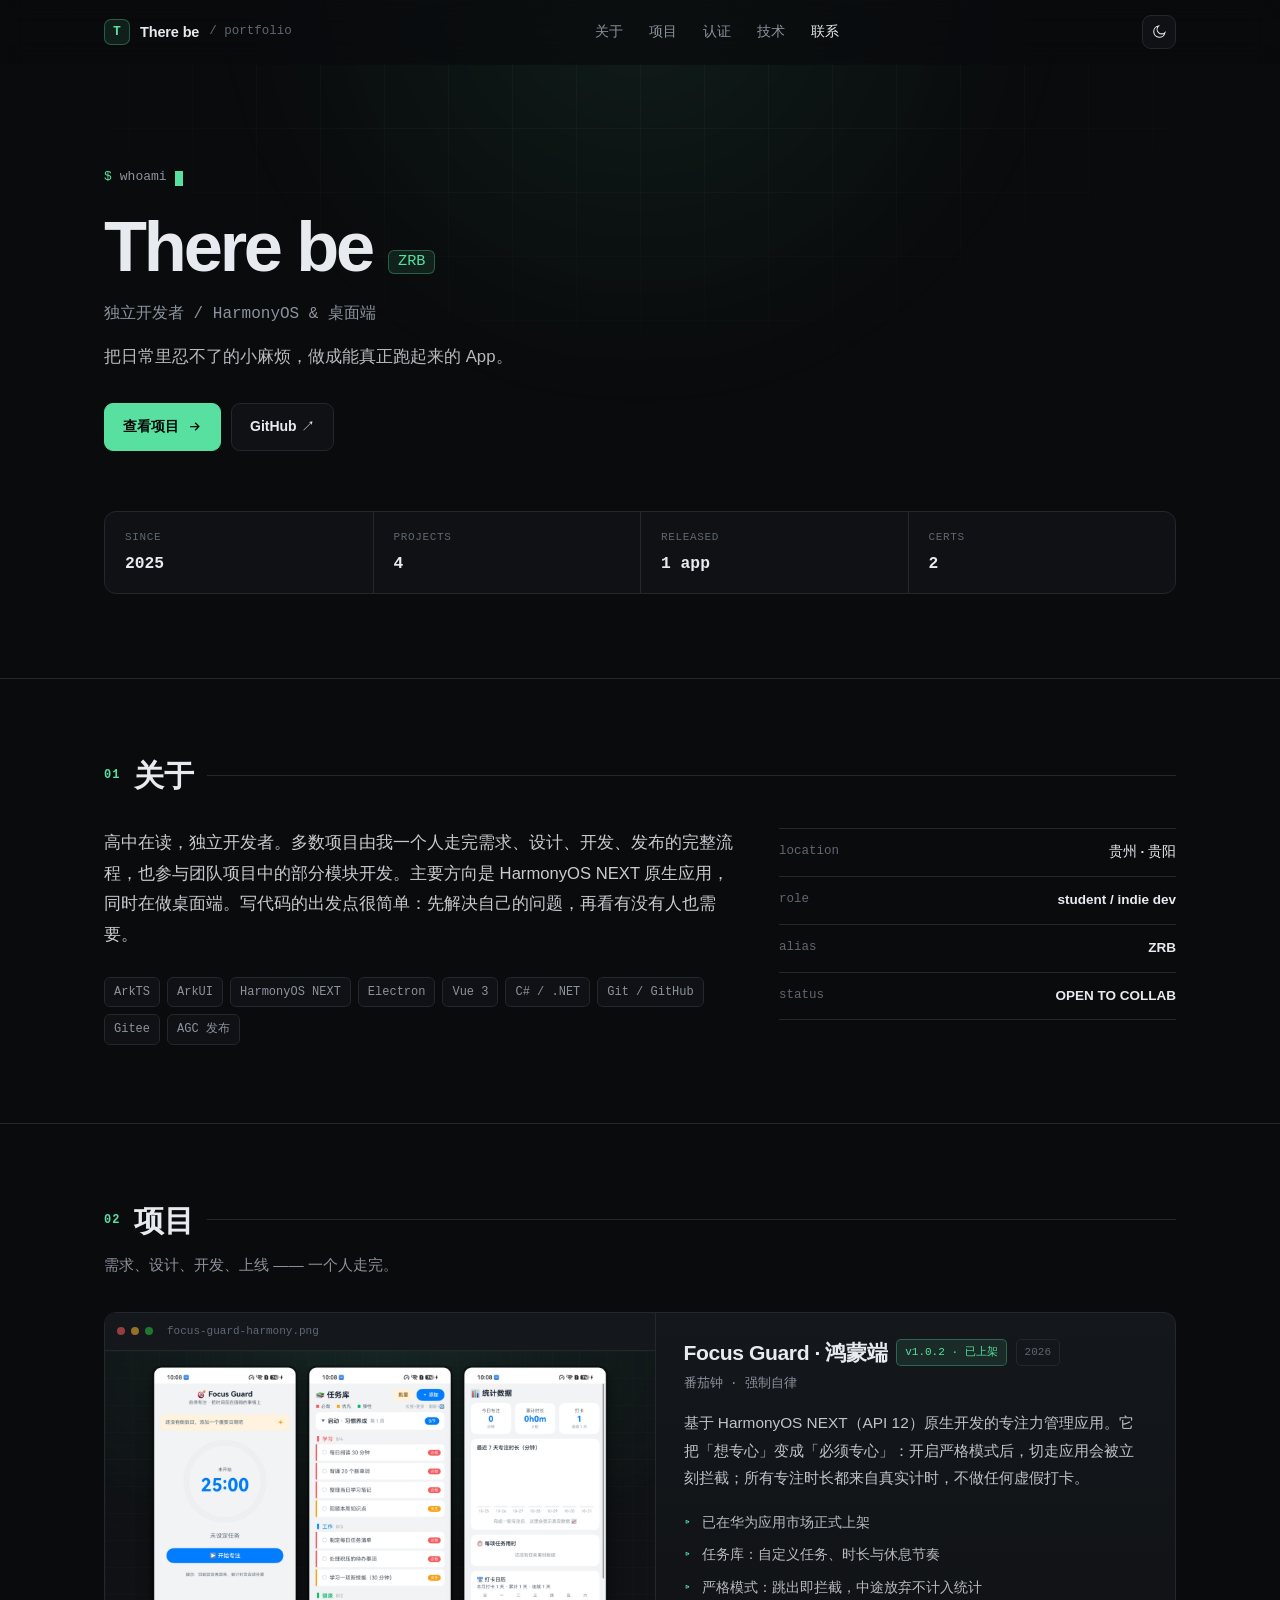
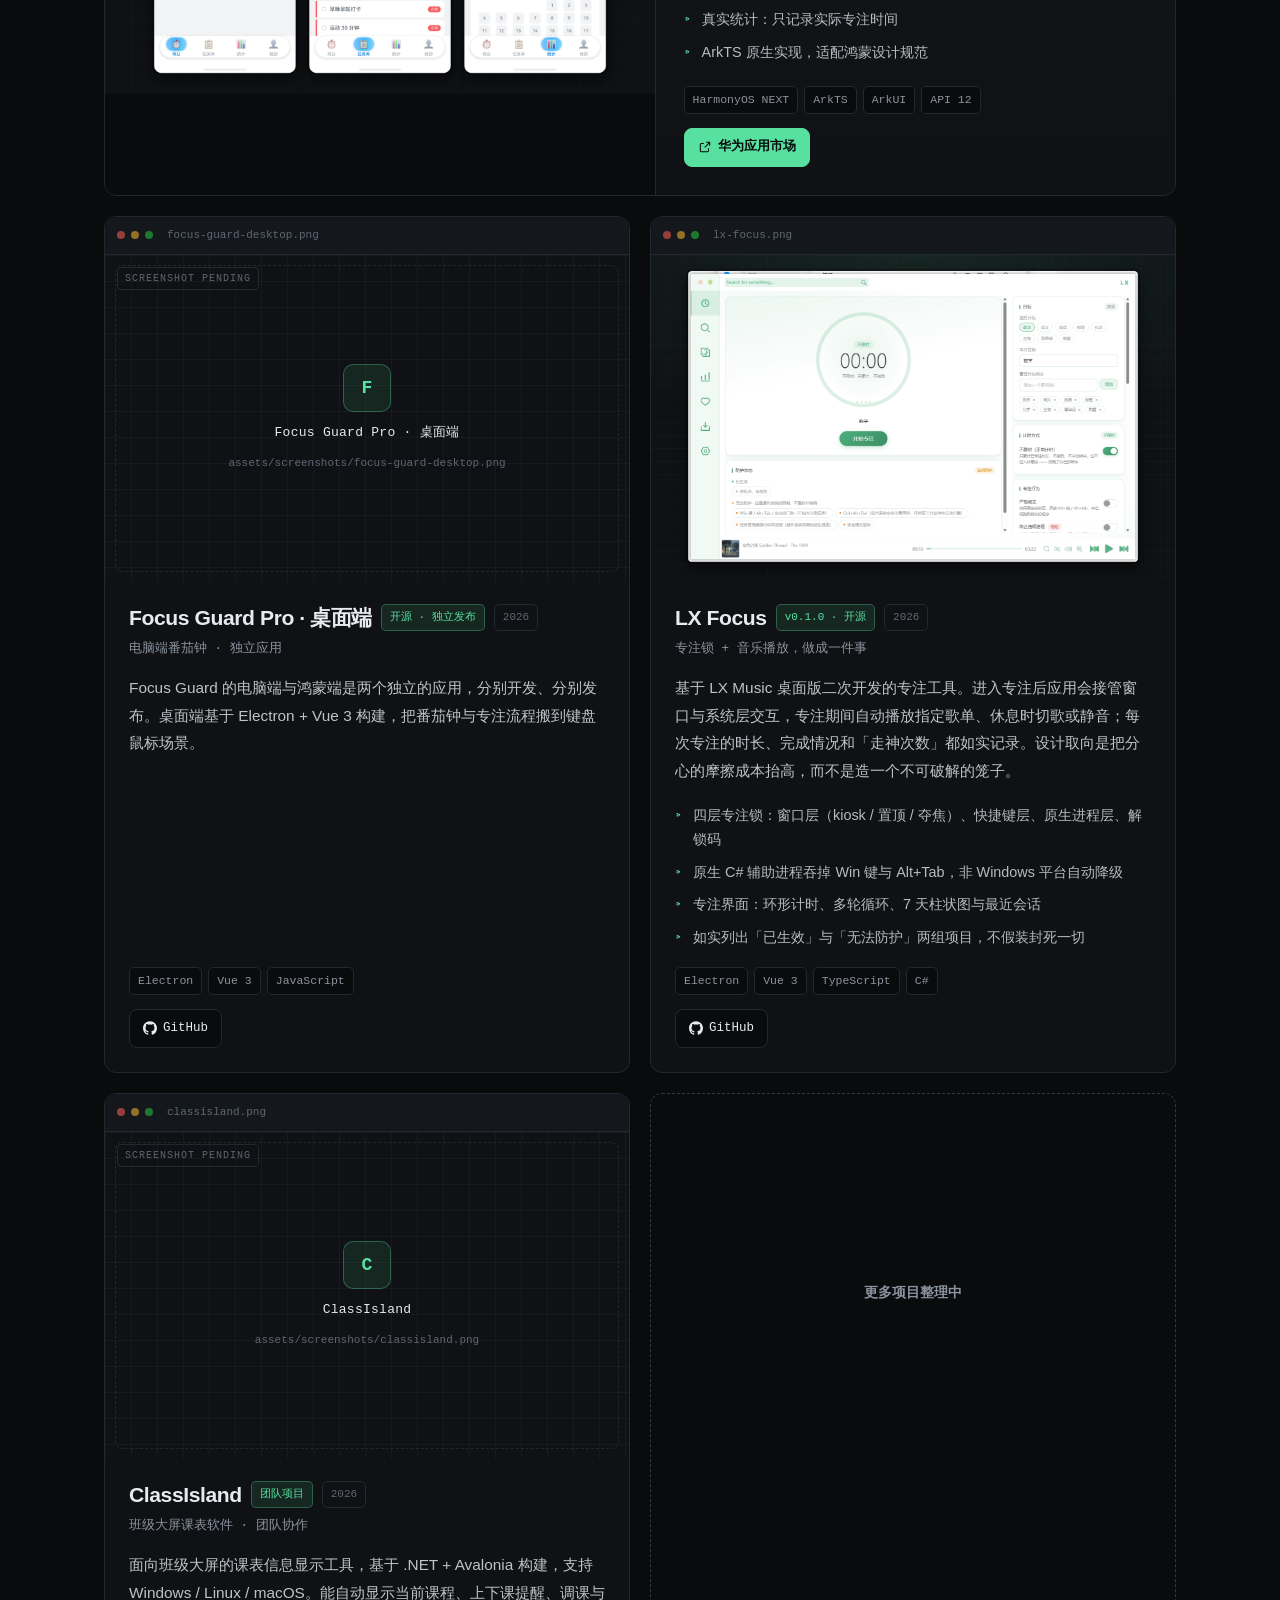
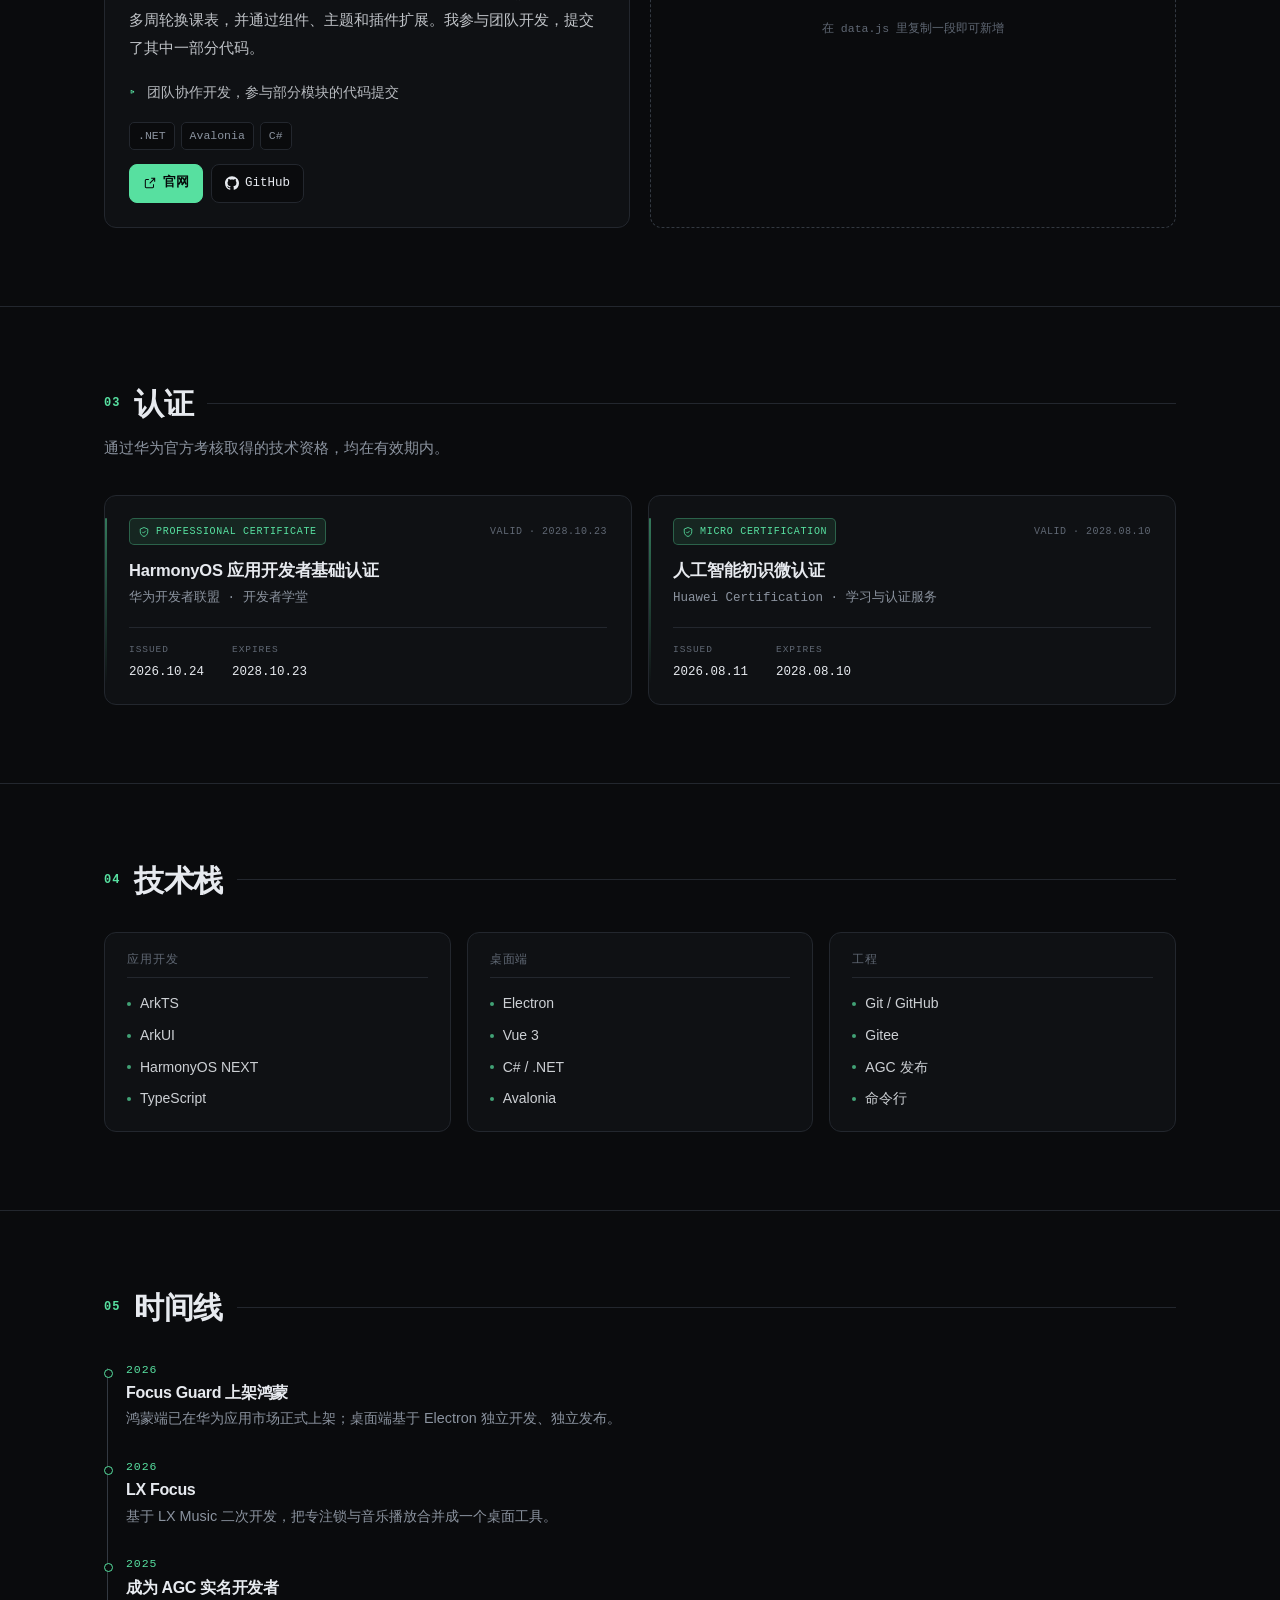
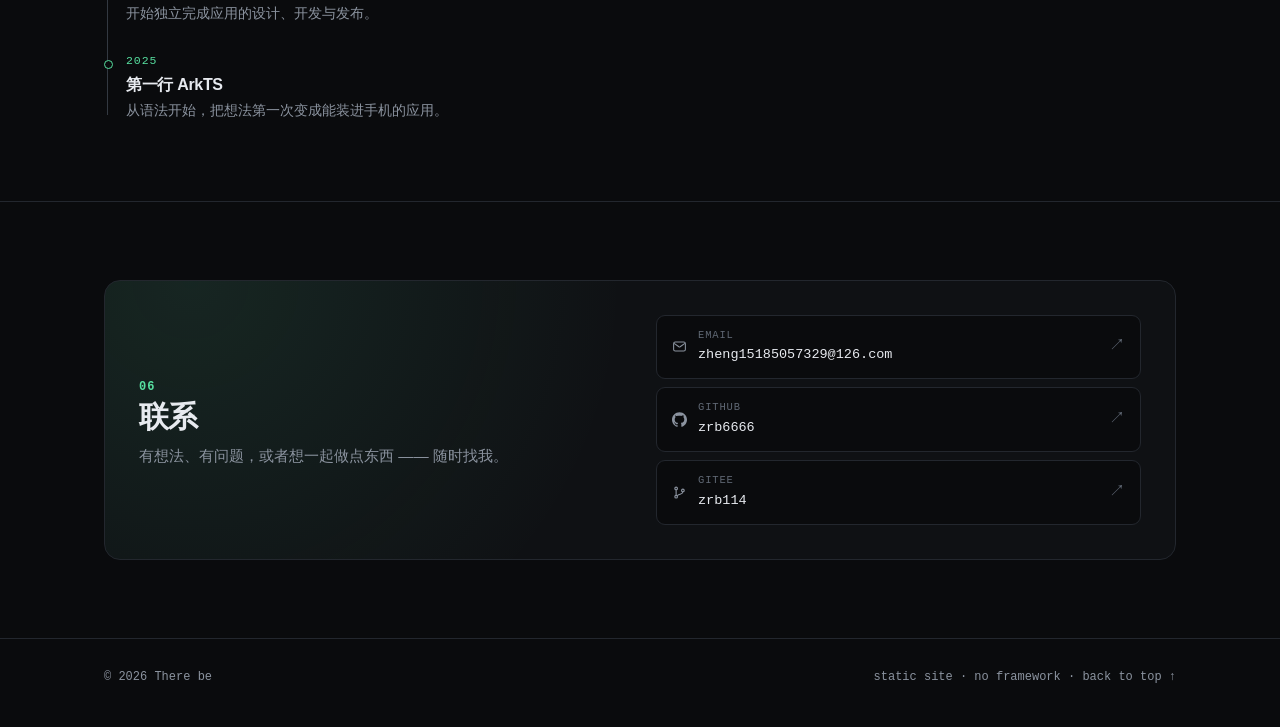
==== index.html @ 7410fca4 "新增认证区块（HarmonyOS 基础认证 / AI 初识微认证） - 页面新增「03 认证」区块，含证书名称、发证机构、有效期 - 导航补充「认证」入口，区块编号顺延至 06 - 首屏数据条 sta" ====
<!DOCTYPE html>
<html lang="zh-CN" data-theme="dark">
<head>
<meta charset="UTF-8" />
<meta name="viewport" content="width=device-width, initial-scale=1" />
<title>There be · 作品集</title>
<meta name="description" content="There be (ZRB) 的项目作品集 — 独立开发者，HarmonyOS 与桌面端应用。" />
<meta name="theme-color" content="#0a0b0d" />
<meta property="og:title" content="There be · 作品集" />
<meta property="og:description" content="独立开发者，做 HarmonyOS 应用与各种小工具。" />
<meta property="og:type" content="website" />
<link rel="icon" href="data:image/svg+xml,%3Csvg xmlns='http://www.w3.org/2000/svg' viewBox='0 0 32 32'%3E%3Crect width='32' height='32' rx='7' fill='%230a0b0d' stroke='%2357e0a0' stroke-width='1.5'/%3E%3Ctext x='16' y='22' font-size='15' font-family='monospace' font-weight='700' text-anchor='middle' fill='%2357e0a0'%3ET%3C/text%3E%3C/svg%3E" />
<link rel="stylesheet" href="style.css" />
</head>
<body>

<div class="bg" aria-hidden="true">
  <div class="bg-grid"></div>
  <div class="bg-glow"></div>
</div>

<header class="nav" id="nav">
  <div class="wrap nav-inner">
    <a class="brand" href="#top">
      <span class="brand-mark" id="brandMark">T</span>
      <span class="brand-text" id="brandText">There be</span>
      <span class="brand-slash">/ portfolio</span>
    </a>
    <nav class="nav-links" id="navLinks">
      <a href="#about">关于</a>
      <a href="#projects">项目</a>
      <a href="#certs">认证</a>
      <a href="#stack">技术</a>
      <a href="#contact">联系</a>
    </nav>
    <div class="nav-actions">
      <button class="icon-btn" id="themeBtn" type="button" aria-label="切换主题">
        <svg class="i-moon" viewBox="0 0 24 24" fill="none" stroke="currentColor" stroke-width="1.6"><path d="M21 12.8A8.5 8.5 0 1 1 11.2 3a6.6 6.6 0 0 0 9.8 9.8Z"/></svg>
        <svg class="i-sun" viewBox="0 0 24 24" fill="none" stroke="currentColor" stroke-width="1.6"><circle cx="12" cy="12" r="4.2"/><path d="M12 2.5v2M12 19.5v2M2.5 12h2M19.5 12h2M5.3 5.3l1.4 1.4M17.3 17.3l1.4 1.4M18.7 5.3l-1.4 1.4M6.7 17.3l-1.4 1.4"/></svg>
      </button>
      <button class="icon-btn burger" id="burger" type="button" aria-label="菜单" aria-expanded="false">
        <svg viewBox="0 0 24 24" fill="none" stroke="currentColor" stroke-width="1.6"><path d="M4 7h16M4 12h16M4 17h16"/></svg>
      </button>
    </div>
  </div>
</header>

<main id="top">

  <!-- ============ HERO ============ -->
  <section class="hero">
    <div class="wrap">
      <p class="term reveal">
        <span class="term-prompt">$</span>
        <span id="heroPrompt">whoami</span>
        <span class="caret" aria-hidden="true"></span>
      </p>

      <h1 class="hero-title reveal">
        <span id="heroName">There be</span>
        <span class="hero-alias" id="heroAlias">ZRB</span>
      </h1>

      <p class="hero-role reveal" id="heroRole">独立开发者 / HarmonyOS 应用开发</p>
      <p class="hero-tag reveal" id="heroTag"></p>

      <div class="hero-cta reveal">
        <a class="btn btn-primary" href="#projects">
          查看项目
          <svg viewBox="0 0 24 24" fill="none" stroke="currentColor" stroke-width="2"><path d="M5 12h13M13 6l6 6-6 6"/></svg>
        </a>
        <a class="btn btn-ghost" id="heroGithub" href="#" target="_blank" rel="noopener">GitHub ↗</a>
      </div>

      <div class="stats reveal" id="stats"></div>
    </div>
  </section>

  <!-- ============ ABOUT ============ -->
  <section id="about" class="section">
    <div class="wrap">
      <div class="sec-head reveal">
        <span class="sec-no">01</span>
        <h2>关于</h2>
        <span class="sec-line"></span>
      </div>
      <div class="about-grid">
        <div class="about-text reveal">
          <p id="aboutIntro"></p>
          <div class="chips" id="aboutChips"></div>
        </div>
        <dl class="facts reveal" id="facts"></dl>
      </div>
    </div>
  </section>

  <!-- ============ PROJECTS ============ -->
  <section id="projects" class="section">
    <div class="wrap">
      <div class="sec-head reveal">
        <span class="sec-no">02</span>
        <h2>项目</h2>
        <span class="sec-line"></span>
        <p class="sec-sub">需求、设计、开发、上线 —— 一个人走完。</p>
      </div>
      <div class="projects" id="projectsList"></div>
    </div>
  </section>

  <!-- ============ CERTS ============ -->
  <section id="certs" class="section">
    <div class="wrap">
      <div class="sec-head reveal">
        <span class="sec-no">03</span>
        <h2>认证</h2>
        <span class="sec-line"></span>
        <p class="sec-sub">通过华为官方考核取得的技术资格，均在有效期内。</p>
      </div>
      <div class="certs" id="certsList"></div>
    </div>
  </section>

  <!-- ============ STACK ============ -->
  <section id="stack" class="section">
    <div class="wrap">
      <div class="sec-head reveal">
        <span class="sec-no">04</span>
        <h2>技术栈</h2>
        <span class="sec-line"></span>
      </div>
      <div class="stack-grid" id="stackGrid"></div>
    </div>
  </section>

  <!-- ============ TIMELINE ============ -->
  <section id="journey" class="section">
    <div class="wrap">
      <div class="sec-head reveal">
        <span class="sec-no">05</span>
        <h2>时间线</h2>
        <span class="sec-line"></span>
      </div>
      <ol class="timeline" id="timeline"></ol>
    </div>
  </section>

  <!-- ============ CONTACT ============ -->
  <section id="contact" class="section">
    <div class="wrap">
      <div class="contact reveal">
        <div class="contact-head">
          <span class="sec-no">06</span>
          <h2>联系</h2>
          <p class="sec-sub">有想法、有问题，或者想一起做点东西 —— 随时找我。</p>
        </div>
        <div class="contact-list" id="contactLinks"></div>
      </div>
    </div>
  </section>

</main>

<footer class="footer">
  <div class="wrap footer-inner">
    <span>© <span id="year">2026</span> <span id="footerName">There be</span></span>
    <span class="dim">static site · no framework · <a href="#top">back to top ↑</a></span>
  </div>
</footer>

<script src="data.js"></script>
<script src="main.js"></script>
</body>
</html>
---- style.css ----
/* =========================================================
   作品集 · 极客风样式
   设计基调：近黑背景 + 1px 硬边框 + 等宽字体标签 + 单一薄荷绿强调
   ========================================================= */

:root {
  --bg: #0a0b0d;
  --panel: #0f1114;
  --panel-2: #14171b;
  --line: #23272e;
  --line-2: #333941;
  --text: #e7eaef;
  --dim: #8b939f;
  --dimmer: #5f6773;
  --accent: #57e0a0;
  --accent-soft: rgba(87, 224, 160, 0.10);
  --accent-line: rgba(87, 224, 160, 0.32);
  --radius: 12px;
  --max: 1120px;
  --nav-bg: rgba(10, 11, 13, 0.72);
  --nav-bg-solid: rgba(10, 11, 13, 0.94);
  --grid-line: rgba(255, 255, 255, 0.035);
  --shadow: 0 20px 50px -28px rgba(0, 0, 0, 0.9);
  color-scheme: dark;

  --mono: ui-monospace, SFMono-Regular, "SF Mono", "JetBrains Mono", "Cascadia Code",
    Menlo, Consolas, "Liberation Mono", monospace;
  --sans: -apple-system, BlinkMacSystemFont, "Segoe UI", "PingFang SC",
    "Hiragino Sans GB", "Microsoft YaHei", sans-serif;
}

[data-theme="light"] {
  --bg: #f6f7f8;
  --panel: #ffffff;
  --panel-2: #f2f4f5;
  --line: #dfe3e7;
  --line-2: #c6ccd3;
  --text: #0e1216;
  --dim: #5c6672;
  --dimmer: #8b939f;
  --accent: #0b9e64;
  --accent-soft: rgba(11, 158, 100, 0.08);
  --accent-line: rgba(11, 158, 100, 0.30);
  --nav-bg: rgba(246, 247, 248, 0.78);
  --nav-bg-solid: rgba(246, 247, 248, 0.95);
  --grid-line: rgba(0, 0, 0, 0.045);
  --shadow: 0 18px 40px -26px rgba(16, 24, 40, 0.35);
  color-scheme: light;
}

* { box-sizing: border-box; }

html {
  scroll-behavior: smooth;
  scroll-padding-top: 86px;
  -webkit-text-size-adjust: 100%;
}

body {
  margin: 0;
  background: var(--bg);
  color: var(--text);
  font-family: var(--sans);
  font-size: 16px;
  line-height: 1.7;
  -webkit-font-smoothing: antialiased;
  overflow-x: hidden;
  transition: background .3s ease, color .3s ease;
}

a { color: inherit; text-decoration: none; }
p { margin: 0; }
h1, h2, h3, h4 { margin: 0; line-height: 1.2; letter-spacing: -0.02em; }
img, svg { display: block; }
ul, ol, dl, dd { margin: 0; padding: 0; }
::selection { background: var(--accent); color: #06090a; }

.wrap { width: 100%; max-width: var(--max); margin: 0 auto; padding: 0 24px; }
.dim { color: var(--dim); }

/* ---------------- 背景 ---------------- */
.bg { position: fixed; inset: 0; z-index: -1; overflow: hidden; }
.bg-grid {
  position: absolute; inset: 0;
  background-image:
    linear-gradient(to right, var(--grid-line) 1px, transparent 1px),
    linear-gradient(to bottom, var(--grid-line) 1px, transparent 1px);
  background-size: 64px 64px;
  mask-image: radial-gradient(ellipse 78% 55% at 50% 0%, #000 10%, transparent 78%);
  -webkit-mask-image: radial-gradient(ellipse 78% 55% at 50% 0%, #000 10%, transparent 78%);
}
.bg-glow {
  position: absolute;
  left: 50%; top: -32vw;
  width: 86vw; height: 62vw;
  transform: translateX(-50%);
  background: radial-gradient(circle at 50% 50%,
    color-mix(in srgb, var(--accent) 16%, transparent), transparent 62%);
  filter: blur(40px);
  opacity: .55;
}
[data-theme="light"] .bg-glow { opacity: .35; }

/* ---------------- 导航 ---------------- */
.nav {
  position: sticky; top: 0; z-index: 60;
  background: var(--nav-bg);
  backdrop-filter: blur(14px) saturate(140%);
  -webkit-backdrop-filter: blur(14px) saturate(140%);
  border-bottom: 1px solid transparent;
  transition: border-color .25s ease, background .25s ease;
}
.nav.scrolled { border-bottom-color: var(--line); background: var(--nav-bg-solid); }
.nav-inner {
  height: 64px;
  display: flex; align-items: center; justify-content: space-between; gap: 16px;
}
.brand { display: inline-flex; align-items: center; gap: 10px; }
.brand-mark {
  width: 26px; height: 26px;
  display: grid; place-items: center;
  border: 1px solid var(--accent-line);
  border-radius: 7px;
  font-family: var(--mono);
  font-size: 13px; font-weight: 700;
  color: var(--accent);
  background: var(--accent-soft);
}
.brand-text { font-size: 14.5px; font-weight: 600; letter-spacing: -0.01em; }
.brand-slash {
  font-family: var(--mono);
  font-size: 12.5px;
  color: var(--dimmer);
}

.nav-links { display: flex; align-items: center; gap: 2px; }
.nav-links a {
  display: inline-flex; align-items: center; gap: 7px;
  padding: 7px 12px;
  border-radius: 8px;
  font-size: 13.5px;
  color: var(--dim);
  transition: color .2s ease, background .2s ease;
}
.nav-links a span {
  font-family: var(--mono);
  font-size: 10.5px;
  color: var(--dimmer);
  transition: color .2s ease;
}
.nav-links a:hover { color: var(--text); background: var(--panel-2); }
.nav-links a.active { color: var(--text); }
.nav-links a.active span { color: var(--accent); }

.nav-actions { display: flex; align-items: center; gap: 8px; }
.icon-btn {
  width: 34px; height: 34px;
  display: grid; place-items: center;
  border: 1px solid var(--line);
  border-radius: 9px;
  background: var(--panel);
  color: var(--text);
  cursor: pointer;
  transition: border-color .2s ease, color .2s ease, background .2s ease;
}
.icon-btn:hover { border-color: var(--line-2); color: var(--accent); }
.icon-btn svg { width: 16px; height: 16px; }
.icon-btn .i-sun { display: none; }
[data-theme="light"] .icon-btn .i-sun { display: block; }
[data-theme="light"] .icon-btn .i-moon { display: none; }
.burger { display: none; }

/* ---------------- HERO ---------------- */
.hero { padding: 96px 0 84px; }
.term {
  display: inline-flex; align-items: center; gap: 8px;
  font-family: var(--mono);
  font-size: 13px;
  color: var(--dim);
  margin-bottom: 22px;
}
.term-prompt { color: var(--accent); }
.caret {
  display: inline-block;
  width: 8px; height: 15px;
  background: var(--accent);
  animation: blink 1.15s step-end infinite;
  transform: translateY(1px);
}
@keyframes blink { 0%, 100% { opacity: 1; } 50% { opacity: 0; } }

.hero-title {
  display: flex; align-items: baseline; flex-wrap: wrap; gap: 16px;
  font-size: clamp(2.6rem, 7.5vw, 4.4rem);
  font-weight: 800;
  letter-spacing: -0.045em;
  line-height: 1.04;
}
.hero-alias {
  font-family: var(--mono);
  font-size: clamp(.8rem, 1.6vw, .95rem);
  font-weight: 500;
  color: var(--accent);
  letter-spacing: 0;
  padding: 3px 9px;
  border: 1px solid var(--accent-line);
  border-radius: 6px;
  background: var(--accent-soft);
  transform: translateY(-6px);
}
.hero-role {
  margin-top: 18px;
  font-family: var(--mono);
  font-size: clamp(.9rem, 1.8vw, 1rem);
  color: var(--dim);
}
.hero-tag {
  margin-top: 14px;
  max-width: 44ch;
  font-size: 1.05rem;
  color: color-mix(in srgb, var(--text) 78%, transparent);
}

.hero-cta { display: flex; flex-wrap: wrap; gap: 10px; margin-top: 32px; }
.btn {
  display: inline-flex; align-items: center; gap: 8px;
  padding: 11px 18px;
  border: 1px solid var(--line);
  border-radius: 9px;
  font-size: 14px;
  font-weight: 550;
  cursor: pointer;
  transition: transform .18s ease, border-color .18s ease, background .18s ease, color .18s ease;
}
.btn svg { width: 15px; height: 15px; }
.btn-primary {
  color: #06090a;
  background: var(--accent);
  border-color: var(--accent);
  font-weight: 650;
}
.btn-primary:hover { transform: translateY(-2px); filter: brightness(1.06); }
.btn-primary:hover svg { transform: translateX(2px); }
.btn-primary svg { transition: transform .18s ease; }
.btn-ghost { color: var(--text); background: var(--panel); }
.btn-ghost:hover { transform: translateY(-2px); border-color: var(--accent-line); color: var(--accent); }

.stats {
  display: grid;
  grid-template-columns: repeat(4, minmax(0, 1fr));
  margin-top: 60px;
  border: 1px solid var(--line);
  border-radius: var(--radius);
  overflow: hidden;
  background: var(--panel);
}
.stat { padding: 16px 20px; border-left: 1px solid var(--line); }
.stat:first-child { border-left: 0; }
.stat dt {
  font-family: var(--mono);
  font-size: 11px;
  letter-spacing: .06em;
  color: var(--dimmer);
  text-transform: uppercase;
}
.stat dd {
  margin-top: 3px;
  font-family: var(--mono);
  font-size: 1.02rem;
  font-weight: 600;
  color: var(--text);
}

/* ---------------- 区块通用 ---------------- */
.section { padding: 78px 0; border-top: 1px solid var(--line); }
.sec-head {
  display: flex; align-items: center; gap: 14px;
  flex-wrap: wrap;
  margin-bottom: 34px;
}
.sec-no {
  font-family: var(--mono);
  font-size: 12px;
  font-weight: 600;
  color: var(--accent);
  letter-spacing: .08em;
}
.sec-head h2, .contact-head h2 {
  font-size: clamp(1.45rem, 3.2vw, 1.9rem);
  font-weight: 720;
}
.sec-line { flex: 1 1 60px; height: 1px; background: var(--line); min-width: 40px; }
.sec-sub {
  flex-basis: 100%;
  font-size: .95rem;
  color: var(--dim);
}

/* ---------------- ABOUT ---------------- */
.about-grid {
  display: grid;
  grid-template-columns: 1.6fr 1fr;
  gap: 40px;
  align-items: start;
}
.about-text p {
  font-size: 1.04rem;
  line-height: 1.85;
  color: color-mix(in srgb, var(--text) 86%, transparent);
}
.chips { display: flex; flex-wrap: wrap; gap: 7px; margin-top: 26px; }
.chip {
  font-family: var(--mono);
  font-size: 12px;
  color: var(--dim);
  padding: 4px 9px;
  border: 1px solid var(--line);
  border-radius: 6px;
  background: var(--panel);
}

.facts { display: grid; gap: 0; border-top: 1px solid var(--line); }
.facts > div {
  display: flex; justify-content: space-between; gap: 16px;
  padding: 12px 0;
  border-bottom: 1px solid var(--line);
  font-size: 13.5px;
}
.facts dt { font-family: var(--mono); color: var(--dimmer); font-size: 12.5px; }
.facts dd { color: var(--text); font-weight: 550; text-align: right; }
.facts dd.live { display: inline-flex; align-items: center; gap: 7px; color: var(--accent); font-family: var(--mono); font-size: 12px; }
.facts dd.live i {
  width: 6px; height: 6px; border-radius: 50%; background: var(--accent);
  box-shadow: 0 0 0 3px var(--accent-soft);
  animation: pulse 2.4s ease-in-out infinite;
}
@keyframes pulse { 0%, 100% { opacity: 1; } 50% { opacity: .35; } }

/* ---------------- 项目 ---------------- */
.projects { display: grid; gap: 20px; }

.card {
  border: 1px solid var(--line);
  border-radius: var(--radius);
  background: var(--panel);
  overflow: hidden;
  transition: border-color .25s ease, transform .25s ease, background .25s ease;
}
.card:hover { border-color: var(--line-2); transform: translateY(-2px); }
.card.featured:hover { border-color: var(--accent-line); }

.card.featured {
  display: grid;
  grid-template-columns: 1.06fr 1fr;
  gap: 0;
  background: linear-gradient(180deg, var(--panel-2), var(--panel));
}
.card.featured .shot { border-right: 1px solid var(--line); }
.card-body { padding: 26px 28px 28px; display: flex; flex-direction: column; }

.card-top {
  display: flex; align-items: center; gap: 9px; flex-wrap: wrap;
  margin-bottom: 8px;
}
.card-top h3 { font-size: 1.32rem; font-weight: 700; letter-spacing: -0.02em; }
.badge {
  font-family: var(--mono);
  font-size: 11px;
  padding: 3px 8px;
  border-radius: 5px;
  color: var(--accent);
  background: var(--accent-soft);
  border: 1px solid var(--accent-line);
}
.badge.mute { color: var(--dimmer); background: transparent; border-color: var(--line); }
.card-sub {
  font-family: var(--mono);
  font-size: 12.5px;
  color: var(--dim);
  margin-bottom: 14px;
}
.card-desc {
  font-size: .96rem;
  line-height: 1.8;
  color: color-mix(in srgb, var(--text) 82%, transparent);
}

.highlights { list-style: none; display: grid; gap: 8px; margin-top: 18px; }
.highlights li {
  position: relative;
  padding-left: 18px;
  font-size: .9rem;
  color: color-mix(in srgb, var(--text) 78%, transparent);
}
.highlights li::before {
  content: "▹";
  position: absolute; left: 0;
  color: var(--accent);
  font-size: .85rem;
}

.card-foot { margin-top: auto; padding-top: 22px; display: grid; gap: 14px; }
.stack-row { display: flex; flex-wrap: wrap; gap: 6px; }
.tech {
  font-family: var(--mono);
  font-size: 11.5px;
  color: var(--dim);
  padding: 3px 8px;
  border: 1px solid var(--line);
  border-radius: 5px;
  background: var(--bg);
}
.tcard .card-foot { padding-top: 18px; }

.card-links { display: flex; flex-wrap: wrap; gap: 8px; }
.link {
  display: inline-flex; align-items: center; gap: 6px;
  padding: 8px 13px;
  border: 1px solid var(--line);
  border-radius: 8px;
  font-family: var(--mono);
  font-size: 12.5px;
  color: var(--text);
  background: var(--bg);
  transition: border-color .18s ease, color .18s ease, transform .18s ease;
}
.link:hover { border-color: var(--accent-line); color: var(--accent); transform: translateY(-1px); }
.link svg { width: 14px; height: 14px; }
.link.solid { background: var(--accent); color: #06090a; border-color: var(--accent); font-weight: 600; }
.link.solid:hover { color: #06090a; filter: brightness(1.06); }

/* 截图窗 */
.shot { display: block; background: var(--bg); }
.shot-bar {
  display: flex; align-items: center; gap: 6px;
  padding: 9px 12px;
  border-bottom: 1px solid var(--line);
  background: var(--panel-2);
}
.shot-bar i {
  width: 8px; height: 8px; border-radius: 50%;
  background: var(--line-2);
}
.shot-bar i:nth-child(1) { background: #ff5f57; opacity: .55; }
.shot-bar i:nth-child(2) { background: #febc2e; opacity: .55; }
.shot-bar i:nth-child(3) { background: #28c840; opacity: .55; }
.shot-bar em {
  margin-left: 8px;
  font-family: var(--mono);
  font-style: normal;
  font-size: 11px;
  color: var(--dimmer);
  white-space: nowrap; overflow: hidden; text-overflow: ellipsis;
}
.shot-body {
  position: relative;
  aspect-ratio: 16 / 10;
  overflow: hidden;
  background: var(--panel);
}
.shot-body img {
  width: 100%; height: 100%;
  object-fit: cover; object-position: top center;
  transition: transform .5s cubic-bezier(.2,.7,.3,1);
}
.card:hover .shot-body img { transform: scale(1.025); }
.shot-fallback {
  position: absolute; inset: 0;
  display: none;
  flex-direction: column; align-items: center; justify-content: center;
  gap: 10px;
  background-image:
    linear-gradient(to right, var(--grid-line) 1px, transparent 1px),
    linear-gradient(to bottom, var(--grid-line) 1px, transparent 1px);
  background-size: 26px 26px;
  text-align: center;
  padding: 20px;
}
.shot.no-shot .shot-body img { display: none; }
.shot.no-shot .shot-fallback { display: flex; }
.fallback-initial {
  width: 48px; height: 48px;
  display: grid; place-items: center;
  border: 1px solid var(--accent-line);
  border-radius: 10px;
  background: var(--accent-soft);
  color: var(--accent);
  font-family: var(--mono);
  font-size: 18px; font-weight: 700;
}
.fallback-name {
  font-family: var(--mono);
  font-size: 13px;
  color: var(--text);
  letter-spacing: .02em;
}
.fallback-file {
  font-family: var(--mono);
  font-size: 11px;
  color: var(--dimmer);
  word-break: break-all;
  max-width: 92%;
  text-align: center;
}
.fallback-tag {
  position: absolute;
  top: 12px; left: 12px;
  font-family: var(--mono);
  font-size: 10px;
  letter-spacing: .1em;
  text-transform: uppercase;
  color: var(--dimmer);
  padding: 2px 7px;
  border: 1px solid var(--line);
  border-radius: 4px;
}
.shot-fallback::before {
  content: "";
  position: absolute;
  inset: 10px;
  border: 1px dashed var(--line-2);
  border-radius: 8px;
  opacity: .55;
  pointer-events: none;
}

/* 小卡片网格 */
.projects-grid {
  display: grid;
  grid-template-columns: repeat(2, minmax(0, 1fr));
  gap: 20px;
}
.tcard { display: flex; flex-direction: column; }
.tcard .card-body { padding: 22px 24px 24px; flex: 1; }

.ghost {
  display: grid; place-items: center; gap: 6px;
  padding: 34px 24px;
  border: 1px dashed var(--line-2);
  border-radius: var(--radius);
  text-align: center;
}
.ghost b { font-size: 13.5px; font-weight: 600; color: var(--dim); }
.ghost code {
  font-family: var(--mono);
  font-size: 11.5px;
  color: var(--dimmer);
}

/* ---------------- 认证 ---------------- */
.certs { display: grid; grid-template-columns: repeat(2, minmax(0, 1fr)); gap: 16px; }

.cert {
  position: relative;
  padding: 22px 24px 20px;
  border: 1px solid var(--line);
  border-radius: var(--radius);
  background: var(--panel);
  transition: border-color .25s ease, transform .25s ease;
}
.cert:hover { border-color: var(--accent-line); transform: translateY(-2px); }
.cert::after {
  content: "";
  position: absolute; left: 0; top: 22px; bottom: 20px;
  width: 2px;
  background: linear-gradient(to bottom, var(--accent), transparent);
  opacity: .5;
  border-radius: 2px;
}
.cert-top { display: flex; align-items: center; justify-content: space-between; gap: 8px 12px; flex-wrap: wrap; margin-bottom: 16px; }
.cert-seal {
  display: inline-flex; align-items: center; gap: 6px;
  font-family: var(--mono);
  font-size: 10px;
  letter-spacing: .07em;
  text-transform: uppercase;
  color: var(--accent);
  padding: 4px 8px;
  border: 1px solid var(--accent-line);
  border-radius: 5px;
  background: var(--accent-soft);
  white-space: nowrap;
}
.cert-seal svg { width: 12px; height: 12px; flex: none; }
.cert-valid {
  font-family: var(--mono);
  font-size: 10px;
  letter-spacing: .05em;
  color: var(--dimmer);
  white-space: nowrap;
}
.cert h3 { font-size: 16.5px; font-weight: 600; letter-spacing: -.01em; margin: 0 0 7px; }
.cert-org { margin: 0 0 18px; font-size: 12.5px; color: var(--dim); font-family: var(--mono); }
.cert-meta {
  display: flex; gap: 28px; margin: 0;
  padding-top: 14px;
  border-top: 1px solid var(--line);
}
.cert-meta div { display: grid; gap: 4px; }
.cert-meta dt { font-family: var(--mono); font-size: 9.5px; letter-spacing: .1em; color: var(--dimmer); }
.cert-meta dd { margin: 0; font-family: var(--mono); font-size: 12.5px; color: var(--text); }

/* ---------------- 技术栈 ---------------- */
.stack-grid {
  display: grid;
  grid-template-columns: repeat(3, minmax(0, 1fr));
  gap: 16px;
}
.stack-item {
  padding: 20px 22px;
  border: 1px solid var(--line);
  border-radius: var(--radius);
  background: var(--panel);
}
.stack-item h4 {
  font-family: var(--mono);
  font-size: 11.5px;
  font-weight: 500;
  letter-spacing: .08em;
  text-transform: uppercase;
  color: var(--dimmer);
  margin-bottom: 14px;
  padding-bottom: 10px;
  border-bottom: 1px solid var(--line);
}
.stack-item ul { list-style: none; display: grid; gap: 8px; }
.stack-item li {
  display: flex; align-items: center; gap: 9px;
  font-size: 14px;
  color: color-mix(in srgb, var(--text) 88%, transparent);
}
.stack-item li::before {
  content: "";
  width: 4px; height: 4px;
  border-radius: 50%;
  background: var(--accent);
  opacity: .7;
}

/* ---------------- 时间线 ---------------- */
.timeline { list-style: none; position: relative; padding-left: 22px; }
.timeline::before {
  content: "";
  position: absolute; left: 3px; top: 8px; bottom: 8px;
  width: 1px; background: var(--line-2);
}
.timeline li { position: relative; padding-bottom: 26px; }
.timeline li:last-child { padding-bottom: 0; }
.timeline li::before {
  content: "";
  position: absolute; left: -22px; top: 9px;
  width: 7px; height: 7px;
  border-radius: 50%;
  background: var(--bg);
  border: 1px solid var(--accent);
}
.timeline time {
  display: block;
  font-family: var(--mono);
  font-size: 11.5px;
  letter-spacing: .08em;
  color: var(--accent);
  margin-bottom: 4px;
}
.timeline h4 { font-size: 1rem; font-weight: 620; margin-bottom: 4px; }
.timeline p { font-size: .9rem; color: var(--dim); max-width: 62ch; }

/* ---------------- 联系 ---------------- */
.contact {
  border: 1px solid var(--line);
  border-radius: 16px;
  background:
    radial-gradient(700px circle at 8% 0%, var(--accent-soft), transparent 62%),
    var(--panel);
  padding: 34px;
  display: grid;
  grid-template-columns: 1fr 1fr;
  gap: 32px;
  align-items: center;
}
.contact-head .sec-sub { margin-top: 8px; }
.contact-list { display: grid; gap: 8px; }
.contact-link {
  display: flex; align-items: center; justify-content: space-between; gap: 14px;
  padding: 11px 15px;
  border: 1px solid var(--line);
  border-radius: 9px;
  background: var(--bg);
  transition: border-color .18s ease, transform .18s ease;
}
.contact-link:hover { border-color: var(--accent-line); transform: translateX(3px); }
.cl-left { display: flex; align-items: center; gap: 11px; min-width: 0; }
.cl-left svg { width: 15px; height: 15px; color: var(--dim); flex: 0 0 auto; }
.cl-label {
  font-family: var(--mono);
  font-size: 10.5px;
  letter-spacing: .08em;
  text-transform: uppercase;
  color: var(--dimmer);
  display: block;
}
.cl-value {
  font-family: var(--mono);
  font-size: 13.5px;
  color: var(--text);
  display: block;
  overflow: hidden; text-overflow: ellipsis; white-space: nowrap;
}
.cl-arrow { font-family: var(--mono); color: var(--dimmer); transition: color .18s ease, transform .18s ease; }
.contact-link:hover .cl-arrow { color: var(--accent); transform: translateX(2px); }

/* ---------------- 页脚 ---------------- */
.footer { border-top: 1px solid var(--line); padding: 28px 0 40px; }
.footer-inner {
  display: flex; justify-content: space-between; gap: 12px; flex-wrap: wrap;
  font-family: var(--mono);
  font-size: 12px;
  color: var(--dim);
}
.footer-inner a:hover { color: var(--accent); }

/* ---------------- 动画 ---------------- */
.reveal {
  opacity: 0;
  transform: translateY(14px);
  transition: opacity .6s cubic-bezier(.22,.61,.36,1), transform .6s cubic-bezier(.22,.61,.36,1);
}
.reveal.in { opacity: 1; transform: none; }

@media (prefers-reduced-motion: reduce) {
  .reveal { opacity: 1; transform: none; transition: none; }
  .caret { animation: none; }
  html { scroll-behavior: auto; }
}

/* ---------------- 响应式 ---------------- */
@media (max-width: 960px) {
  .card.featured { grid-template-columns: 1fr; }
  .card.featured .shot { border-right: 0; border-bottom: 1px solid var(--line); }
  .about-grid { grid-template-columns: 1fr; gap: 28px; }
  .stack-grid { grid-template-columns: 1fr 1fr; }
  .contact { grid-template-columns: 1fr; padding: 28px; }
}

@media (max-width: 720px) {
  .nav-links {
    position: absolute;
    top: 64px; left: 12px; right: 12px;
    flex-direction: column; align-items: stretch;
    padding: 8px;
    gap: 2px;
    border: 1px solid var(--line);
    border-radius: 12px;
    background: var(--nav-bg-solid);
    backdrop-filter: blur(16px);
    box-shadow: var(--shadow);
    display: none;
  }
  .nav-links.open { display: flex; }
  .nav-links a { padding: 11px 12px; font-size: 14px; }
  .burger { display: grid; }
  .brand-slash { display: none; }

  .hero { padding: 64px 0 56px; }
  .hero-title { gap: 10px; }
  .hero-alias { transform: translateY(-3px); }
  .hero-tag { font-size: .98rem; }
  .stats { grid-template-columns: 1fr 1fr; margin-top: 42px; }
  .stat { padding: 14px 16px; }
  .stat:nth-child(3) { border-left: 0; }
  .stat:nth-child(n+3) { border-top: 1px solid var(--line); }

  .section { padding: 56px 0; }
  .sec-head { margin-bottom: 26px; }
  .sec-line { display: none; }

  .projects-grid { grid-template-columns: 1fr; }
  .stack-grid { grid-template-columns: 1fr; }
  .certs { grid-template-columns: 1fr; }
  .card-body { padding: 20px 20px 22px; }
  .card.featured .card-body { padding: 22px 20px 24px; }
  .card-top h3 { font-size: 1.18rem; }
  .shot-body { aspect-ratio: 16 / 11; }
  .contact { padding: 22px; gap: 24px; }
  .contact-link { align-items: flex-start; }
  .cl-value { white-space: normal; word-break: break-all; line-height: 1.4; }
  .cl-arrow { margin-top: 2px; }
  .footer-inner { flex-direction: column; gap: 8px; }
}

@media (max-width: 380px) {
  .wrap { padding: 0 16px; }
  .hero-title { font-size: 2.2rem; }
}
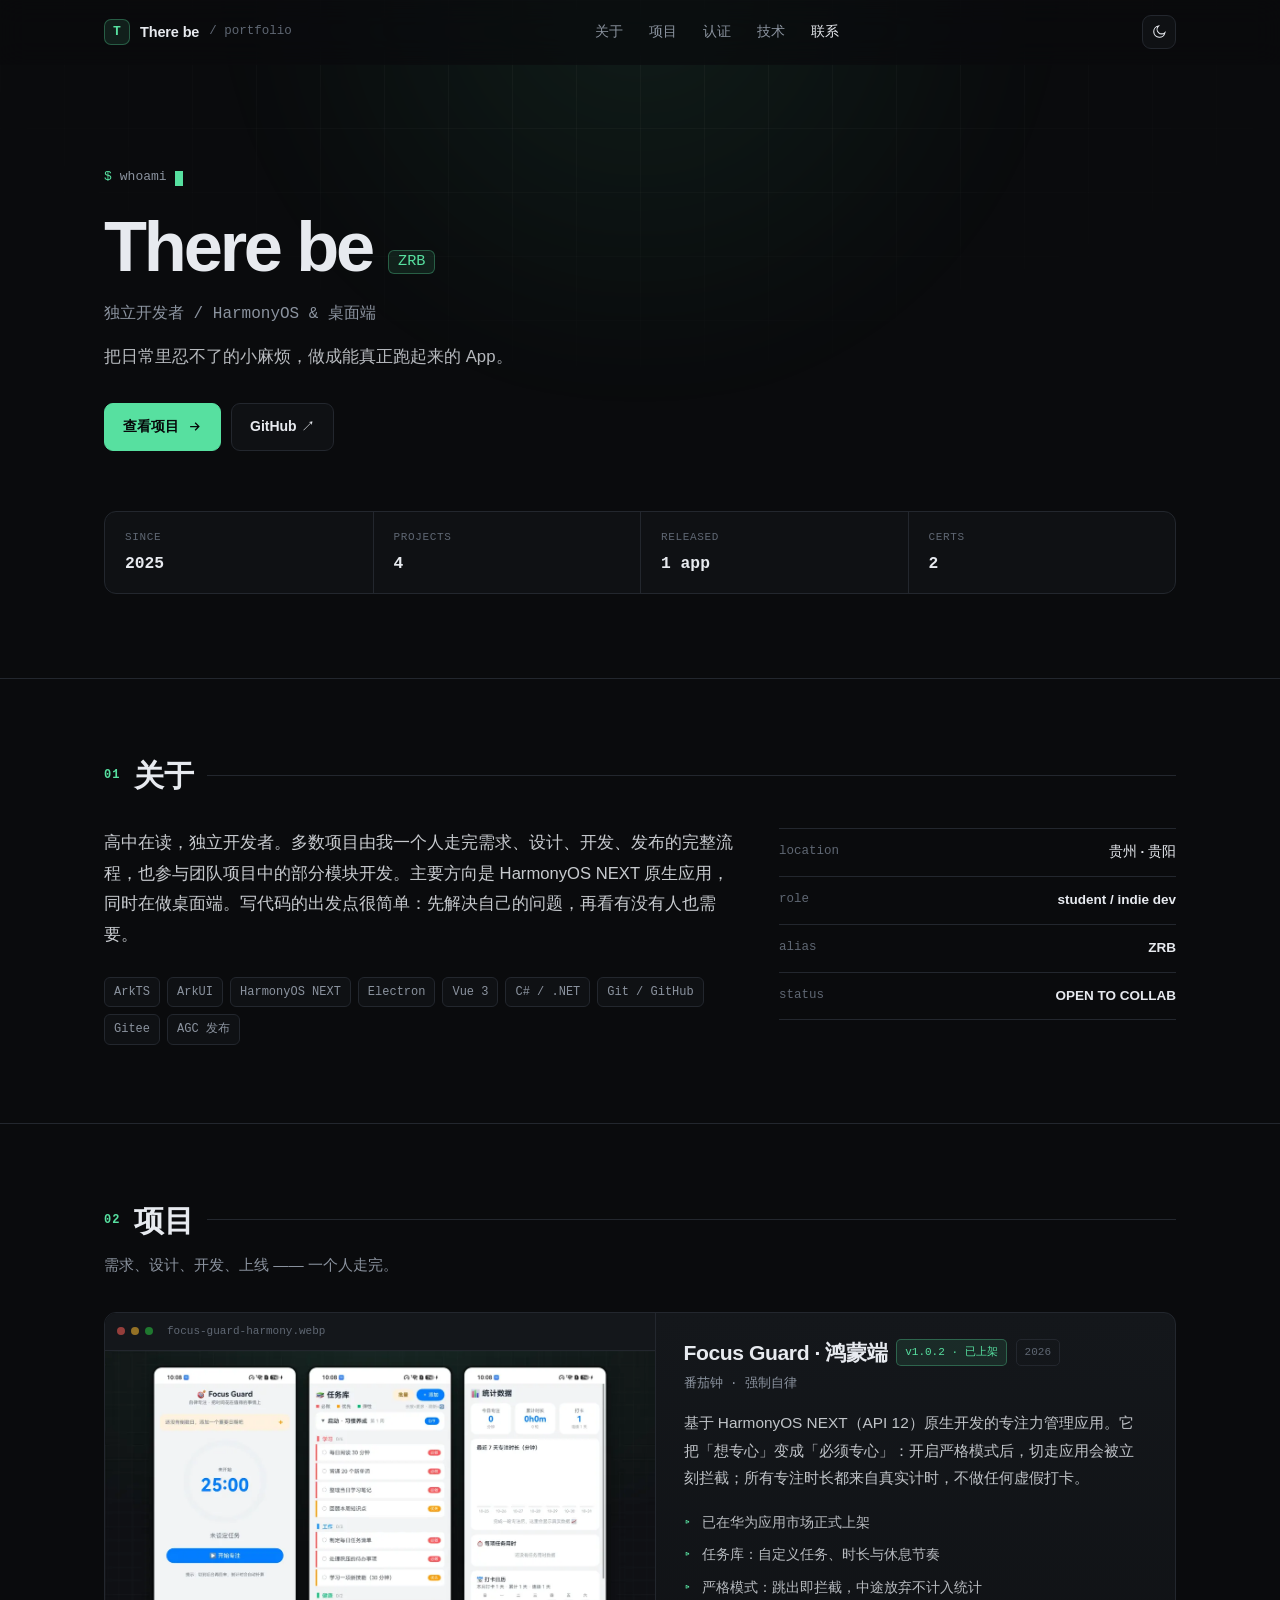
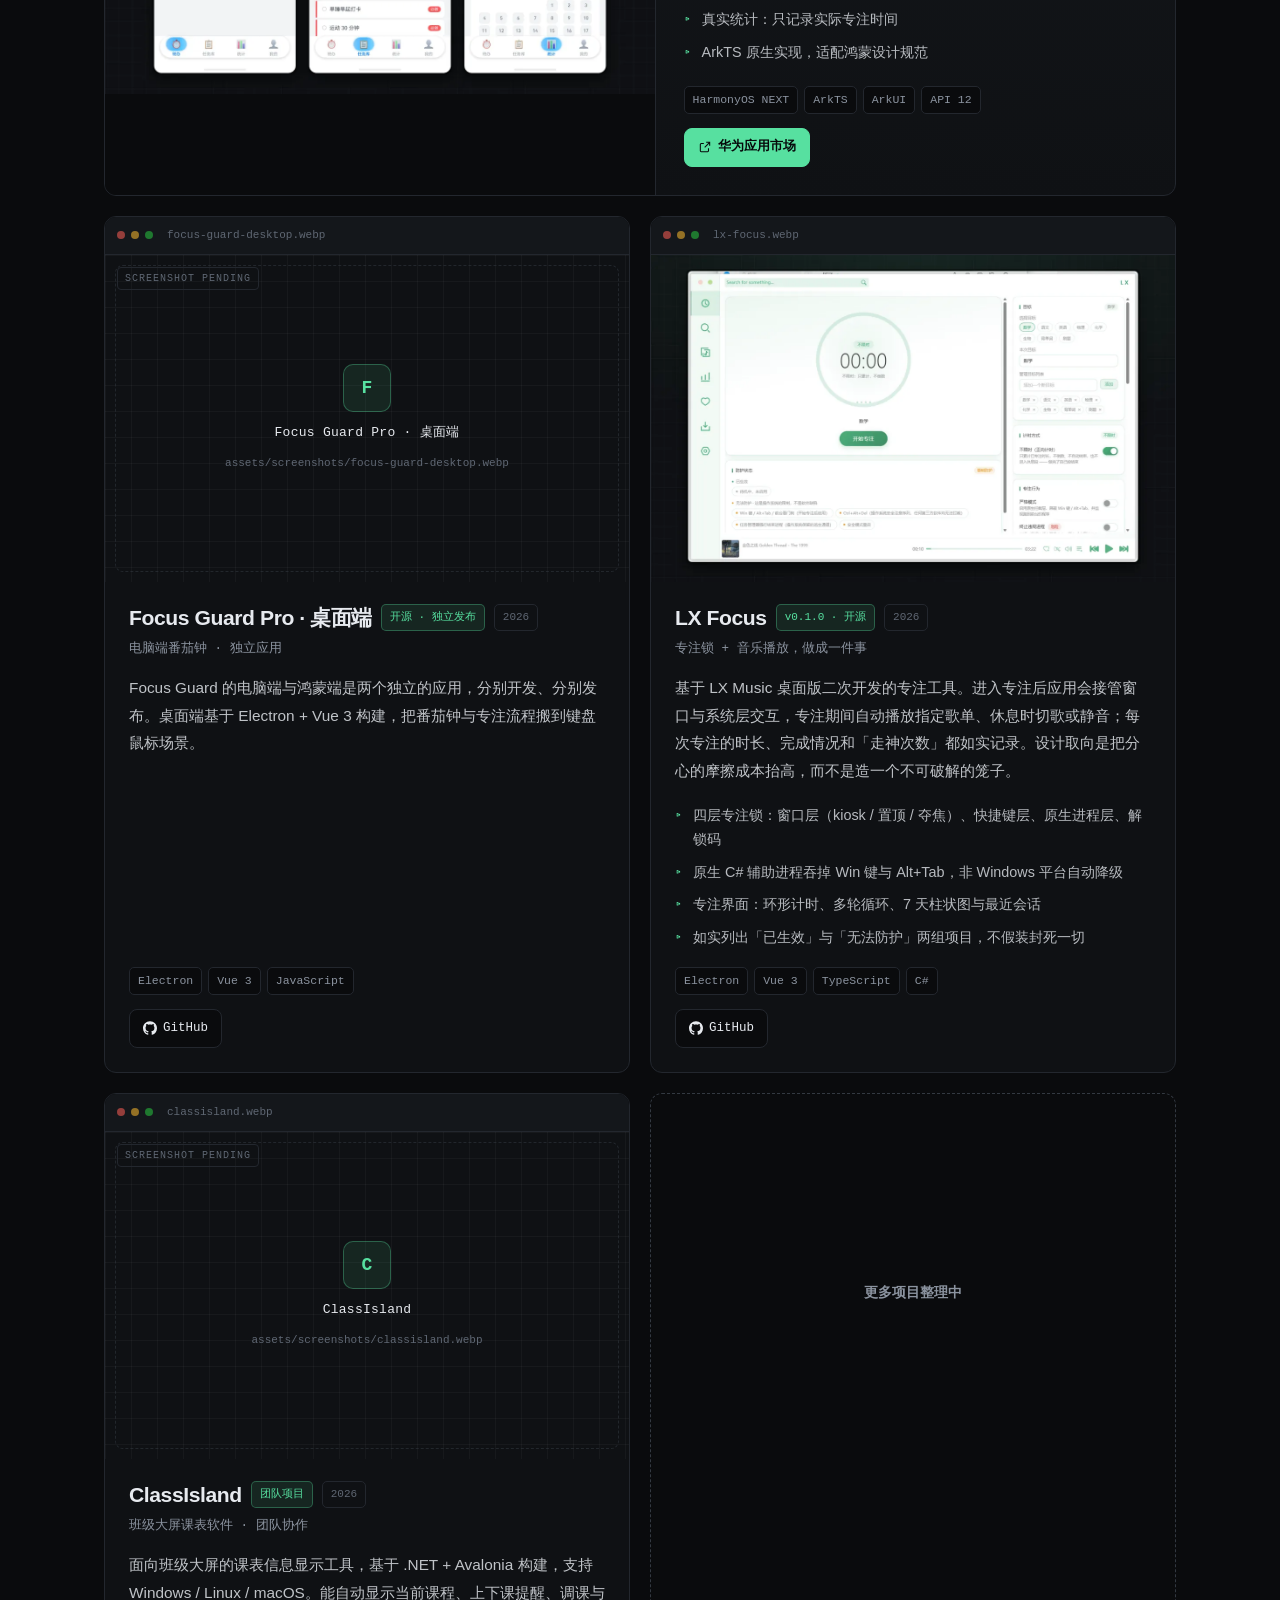
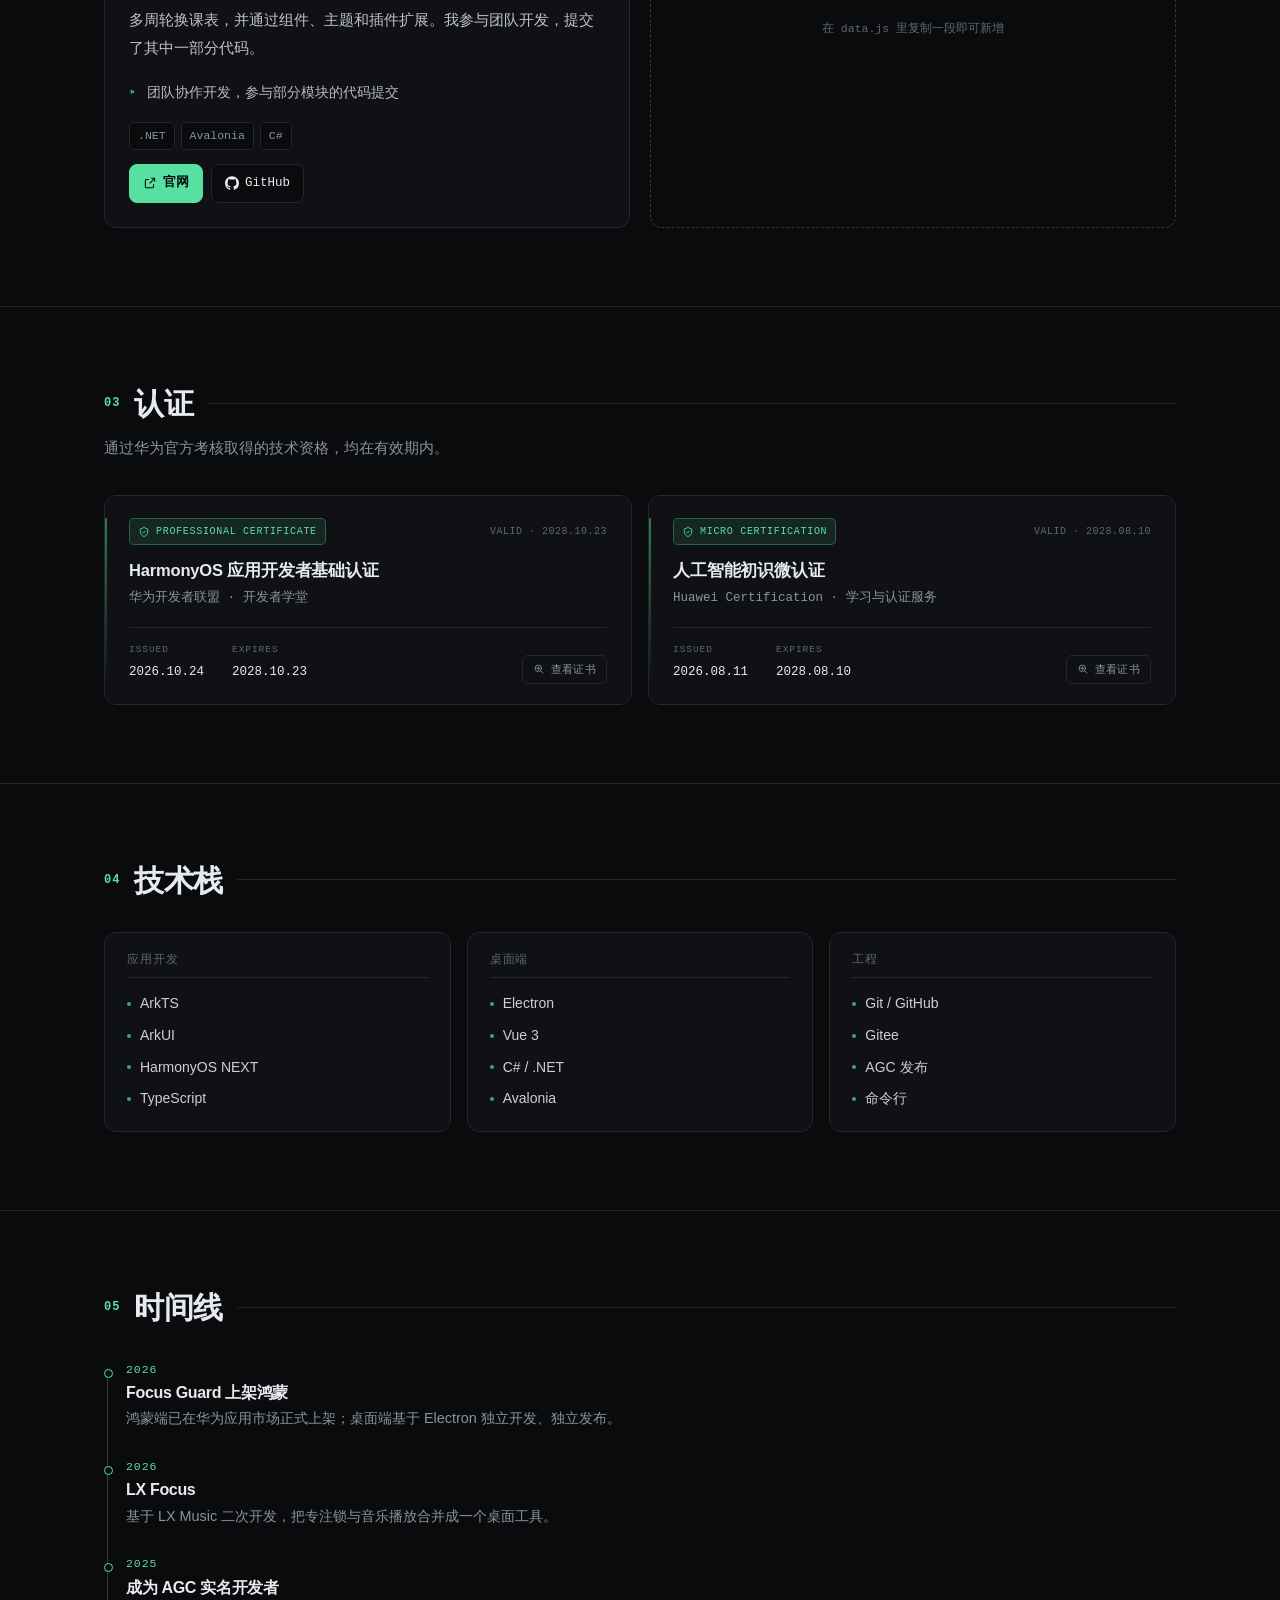
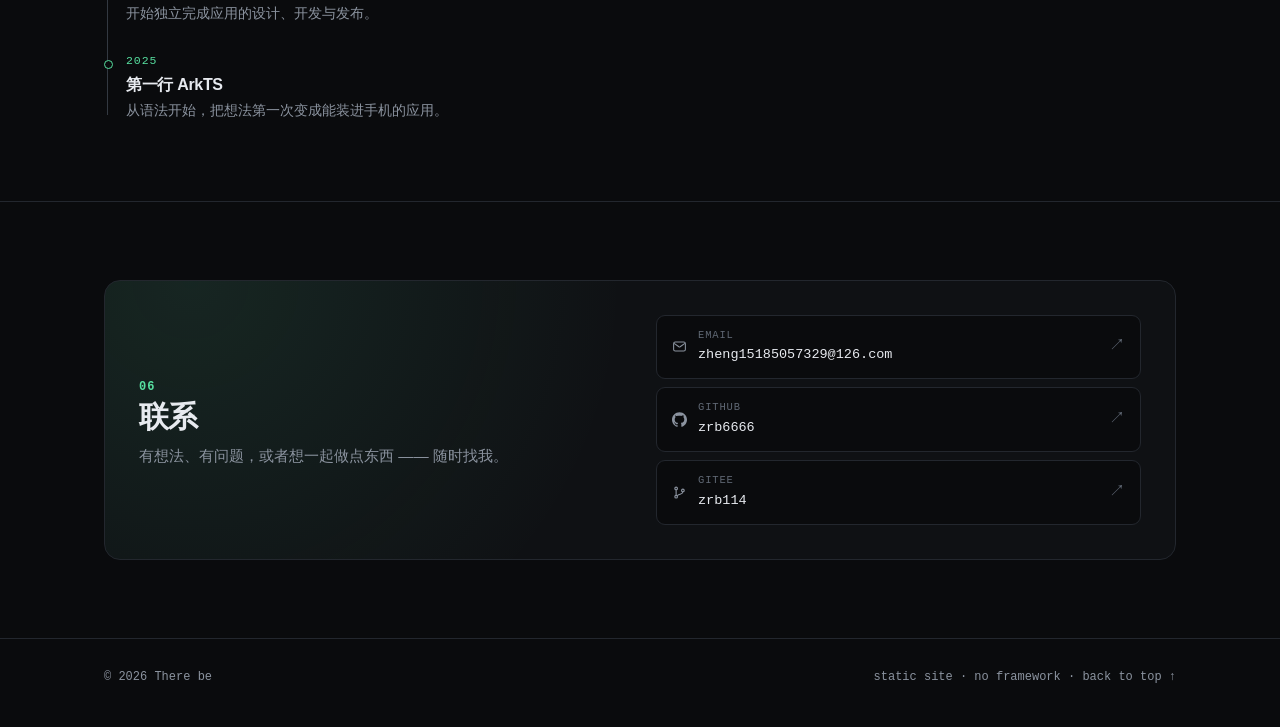
==== commit 134febe3: "优化加载速度：图片转 WebP，体积降 83% - 项目封面 438KB/297KB PNG → 34.6KB/22.5KB WebP（降 92%） - 证书图 217KB/251KB → 105.8" ====
--- a/index.html
+++ b/index.html
@@ -167,7 +167,7 @@
   </div>
 </footer>
 
-<script src="data.js"></script>
-<script src="main.js"></script>
+<script src="data.js" defer></script>
+<script src="main.js" defer></script>
 </body>
 </html>
--- a/style.css
+++ b/style.css
@@ -591,14 +591,93 @@
 }
 .cert h3 { font-size: 16.5px; font-weight: 600; letter-spacing: -.01em; margin: 0 0 7px; }
 .cert-org { margin: 0 0 18px; font-size: 12.5px; color: var(--dim); font-family: var(--mono); }
-.cert-meta {
-  display: flex; gap: 28px; margin: 0;
+.cert-bottom {
+  display: flex; align-items: flex-end; justify-content: space-between; gap: 14px;
   padding-top: 14px;
   border-top: 1px solid var(--line);
 }
+.cert-meta { display: flex; gap: 28px; margin: 0; }
 .cert-meta div { display: grid; gap: 4px; }
 .cert-meta dt { font-family: var(--mono); font-size: 9.5px; letter-spacing: .1em; color: var(--dimmer); }
 .cert-meta dd { margin: 0; font-family: var(--mono); font-size: 12.5px; color: var(--text); }
+
+.cert-view {
+  flex: none;
+  display: inline-flex; align-items: center; gap: 6px;
+  font-family: var(--mono); font-size: 11px; letter-spacing: .03em;
+  color: var(--dim);
+  background: transparent;
+  border: 1px solid var(--line); border-radius: 6px;
+  padding: 6px 10px;
+  cursor: pointer;
+  white-space: nowrap;
+  transition: color .2s ease, border-color .2s ease, background .2s ease;
+}
+.cert-view svg { width: 12px; height: 12px; flex: none; }
+.cert-view:hover { color: var(--accent); border-color: var(--accent-line); background: var(--accent-soft); }
+.cert-view:focus-visible { outline: 2px solid var(--accent-line); outline-offset: 2px; }
+
+/* ---------------- 证书预览 ---------------- */
+.lb {
+  position: fixed; inset: 0; z-index: 240;
+  background: rgba(5, 6, 8, .92);
+  -webkit-backdrop-filter: blur(7px);
+  backdrop-filter: blur(7px);
+  opacity: 0; visibility: hidden;
+  transition: opacity .2s ease, visibility .2s ease;
+}
+.lb.on { opacity: 1; visibility: visible; }
+
+.lb-scroll {
+  position: absolute; inset: 0;
+  display: flex; align-items: center; justify-content: center;
+  padding: 30px 22px;
+  overflow: auto;
+  overscroll-behavior: contain;
+}
+.lb.zoomed .lb-scroll { align-items: flex-start; padding: 14px; }
+
+.lb-panel { display: flex; flex-direction: column; align-items: center; gap: 12px; }
+.lb-img {
+  display: block;
+  max-width: min(860px, 92vw);
+  max-height: 82vh;
+  width: auto; height: auto;
+  border: 1px solid var(--line-2);
+  border-radius: 5px;
+  background: #fff;
+  box-shadow: 0 30px 84px rgba(0, 0, 0, .68);
+  cursor: zoom-in;
+  transform: scale(.985);
+  transition: transform .22s ease;
+}
+.lb.on .lb-img { transform: scale(1); }
+.lb.zoomed .lb-img { max-width: none; max-height: none; cursor: zoom-out; transform: none; }
+
+.lb-cap {
+  margin: 0; text-align: center;
+  font-family: var(--mono); font-size: 11.5px; letter-spacing: .02em;
+  color: var(--dim);
+}
+.lb-hint {
+  margin: -6px 0 0; text-align: center;
+  font-family: var(--mono); font-size: 10px; letter-spacing: .04em;
+  color: var(--dimmer);
+}
+
+.lb-close {
+  position: fixed; top: 20px; right: 20px;
+  width: 32px; height: 32px;
+  display: grid; place-items: center;
+  border: 1px solid var(--line-2); border-radius: 50%;
+  background: var(--panel); color: var(--text);
+  cursor: pointer;
+  z-index: 2;
+  transition: color .2s ease, border-color .2s ease;
+}
+.lb-close svg { width: 14px; height: 14px; }
+.lb-close:hover { color: var(--accent); border-color: var(--accent-line); }
+.lb-close:focus-visible { outline: 2px solid var(--accent-line); outline-offset: 2px; }
 
 /* ---------------- 技术栈 ---------------- */
 .stack-grid {
@@ -777,6 +856,11 @@
   .projects-grid { grid-template-columns: 1fr; }
   .stack-grid { grid-template-columns: 1fr; }
   .certs { grid-template-columns: 1fr; }
+  .cert-top { flex-direction: column; align-items: flex-start; gap: 8px; }
+  .cert-bottom { flex-wrap: wrap; gap: 12px; }
+  .lb-scroll { padding: 54px 14px 26px; }
+  .lb-img { max-height: 68vh; }
+  .lb-close { top: 14px; right: 14px; }
   .card-body { padding: 20px 20px 22px; }
   .card.featured .card-body { padding: 22px 20px 24px; }
   .card-top h3 { font-size: 1.18rem; }
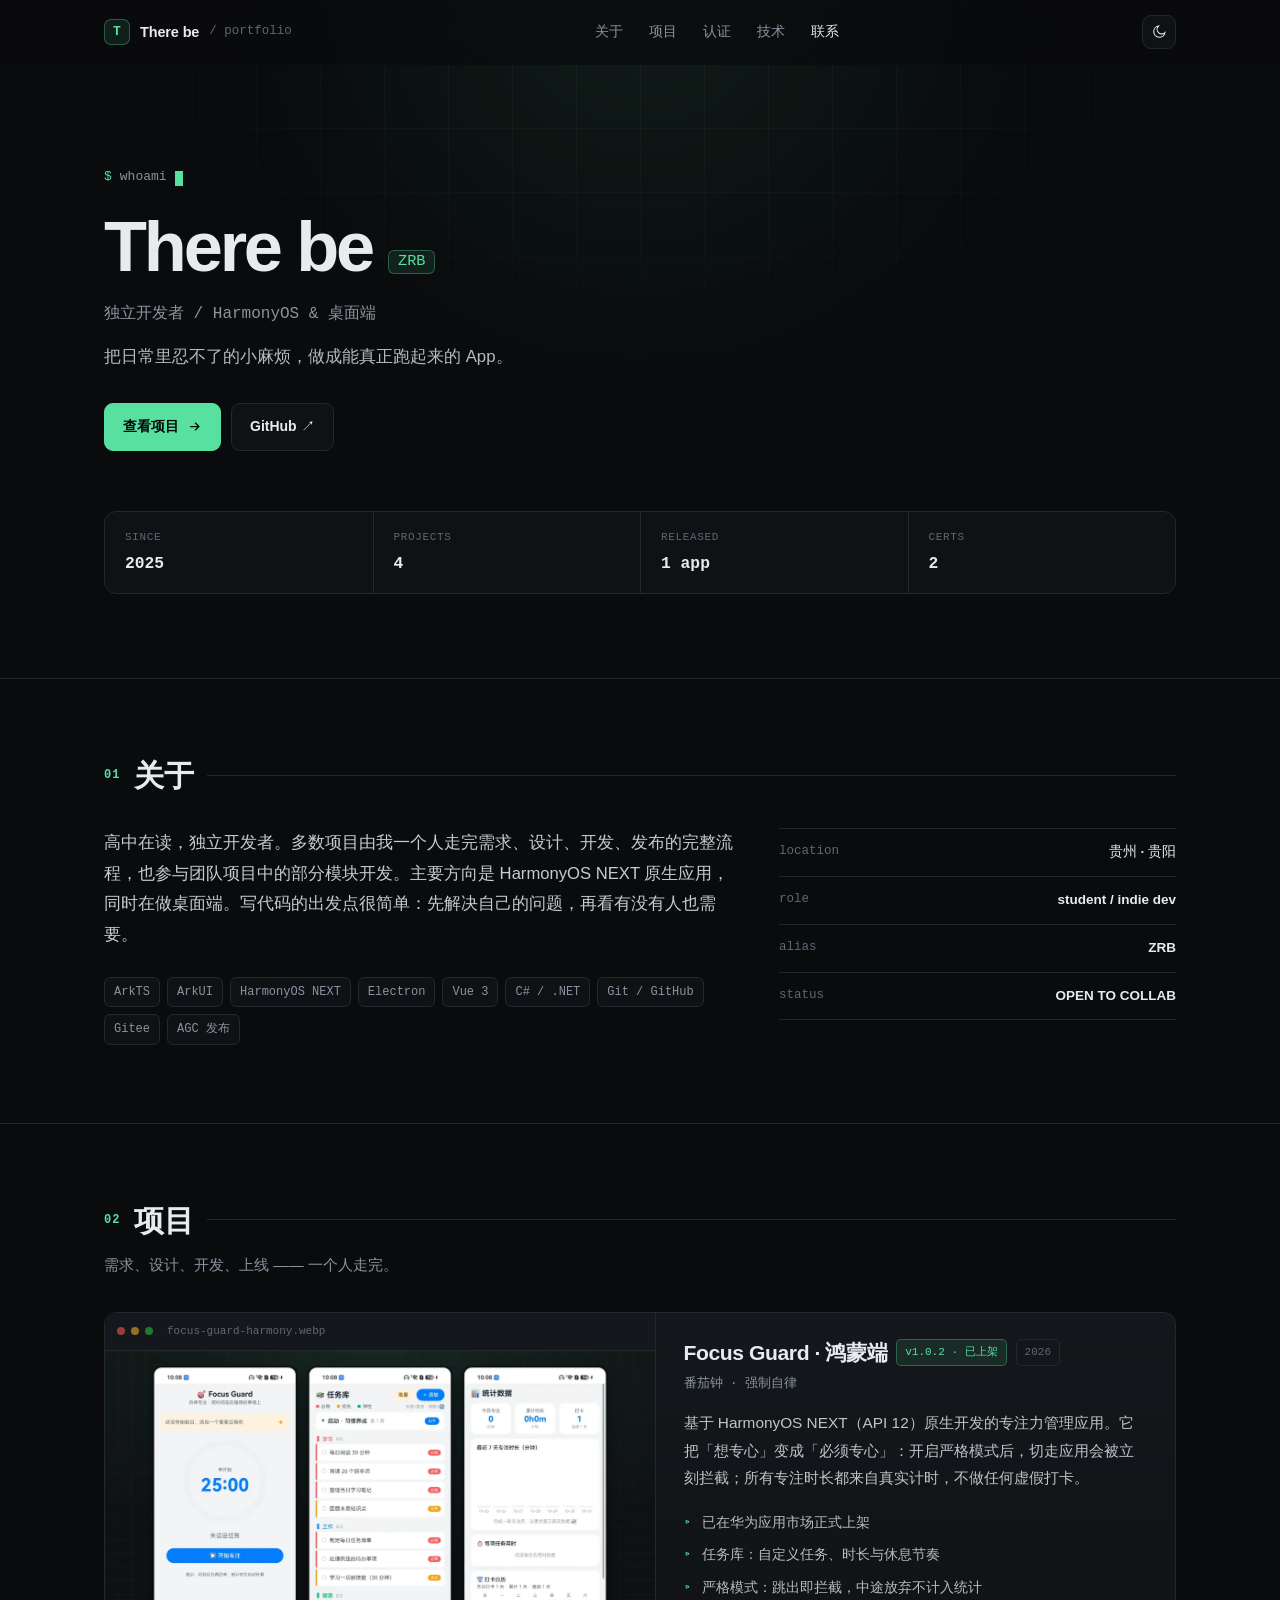
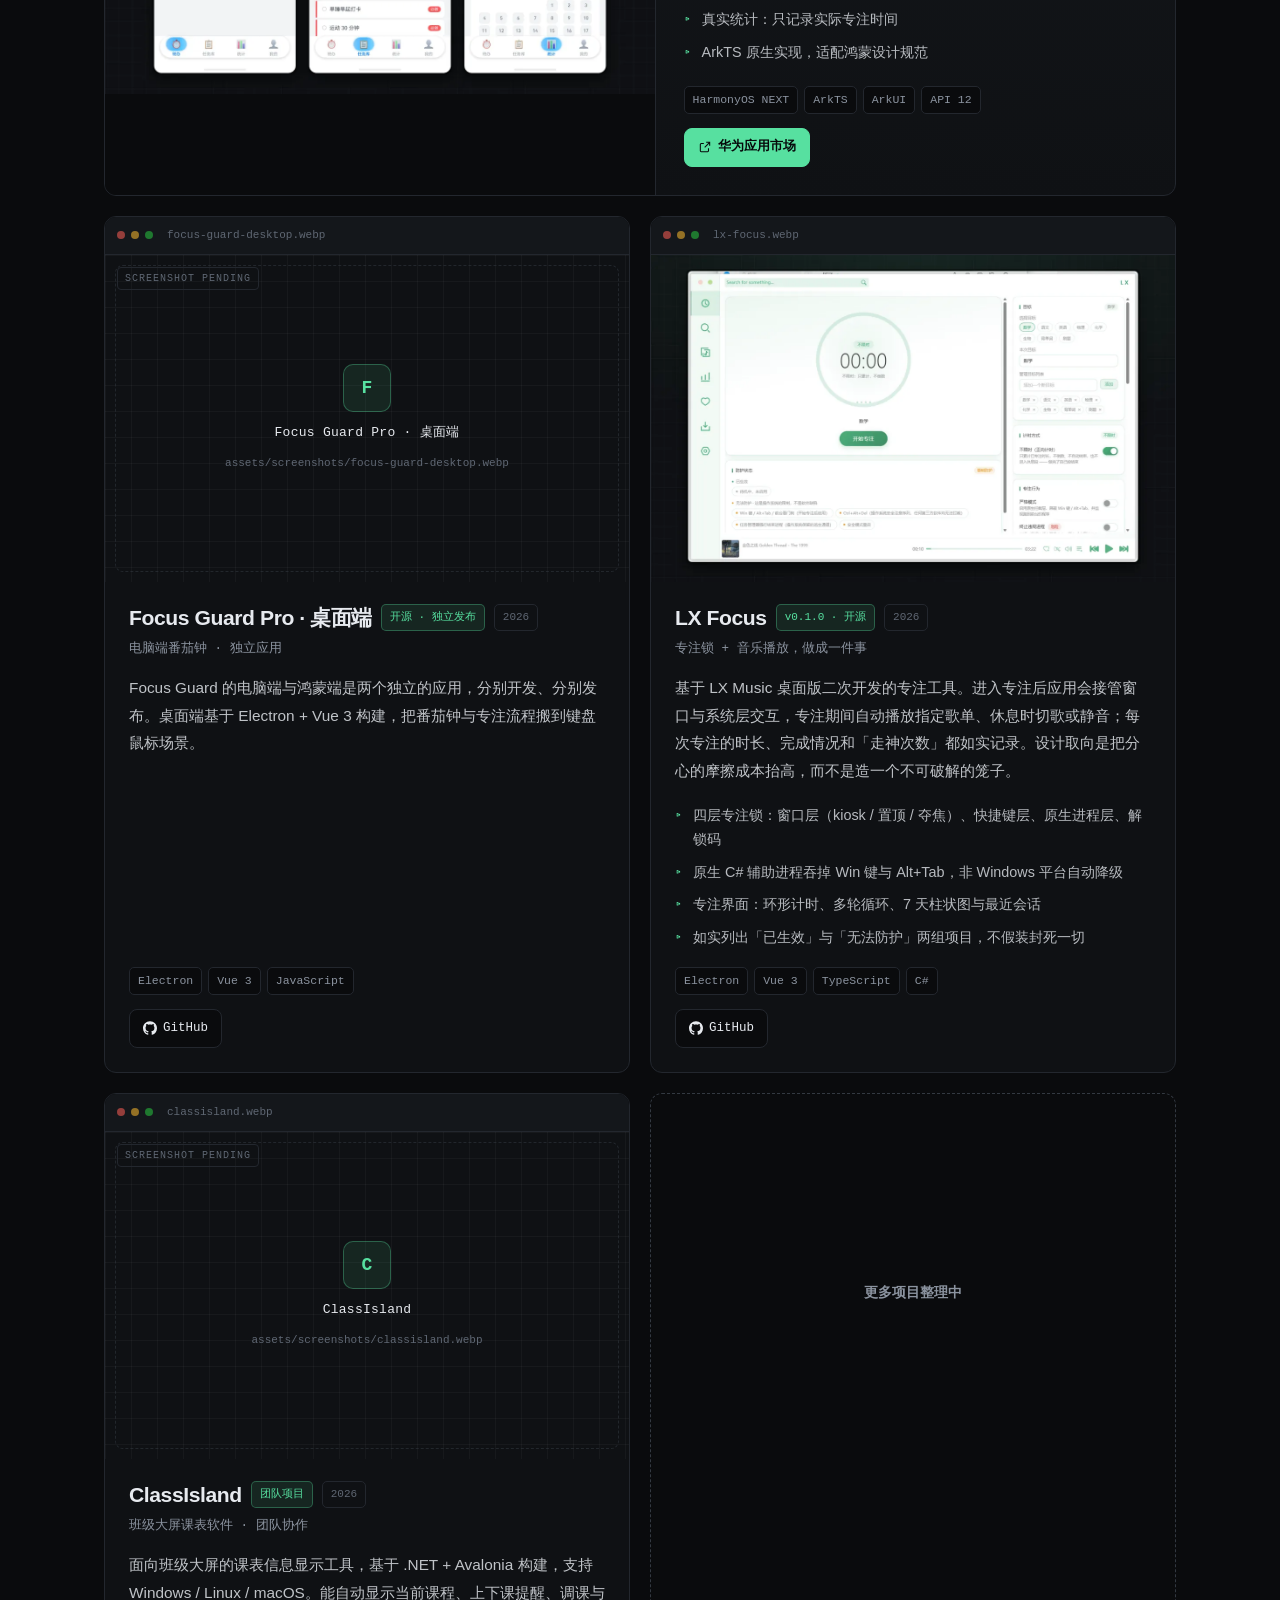
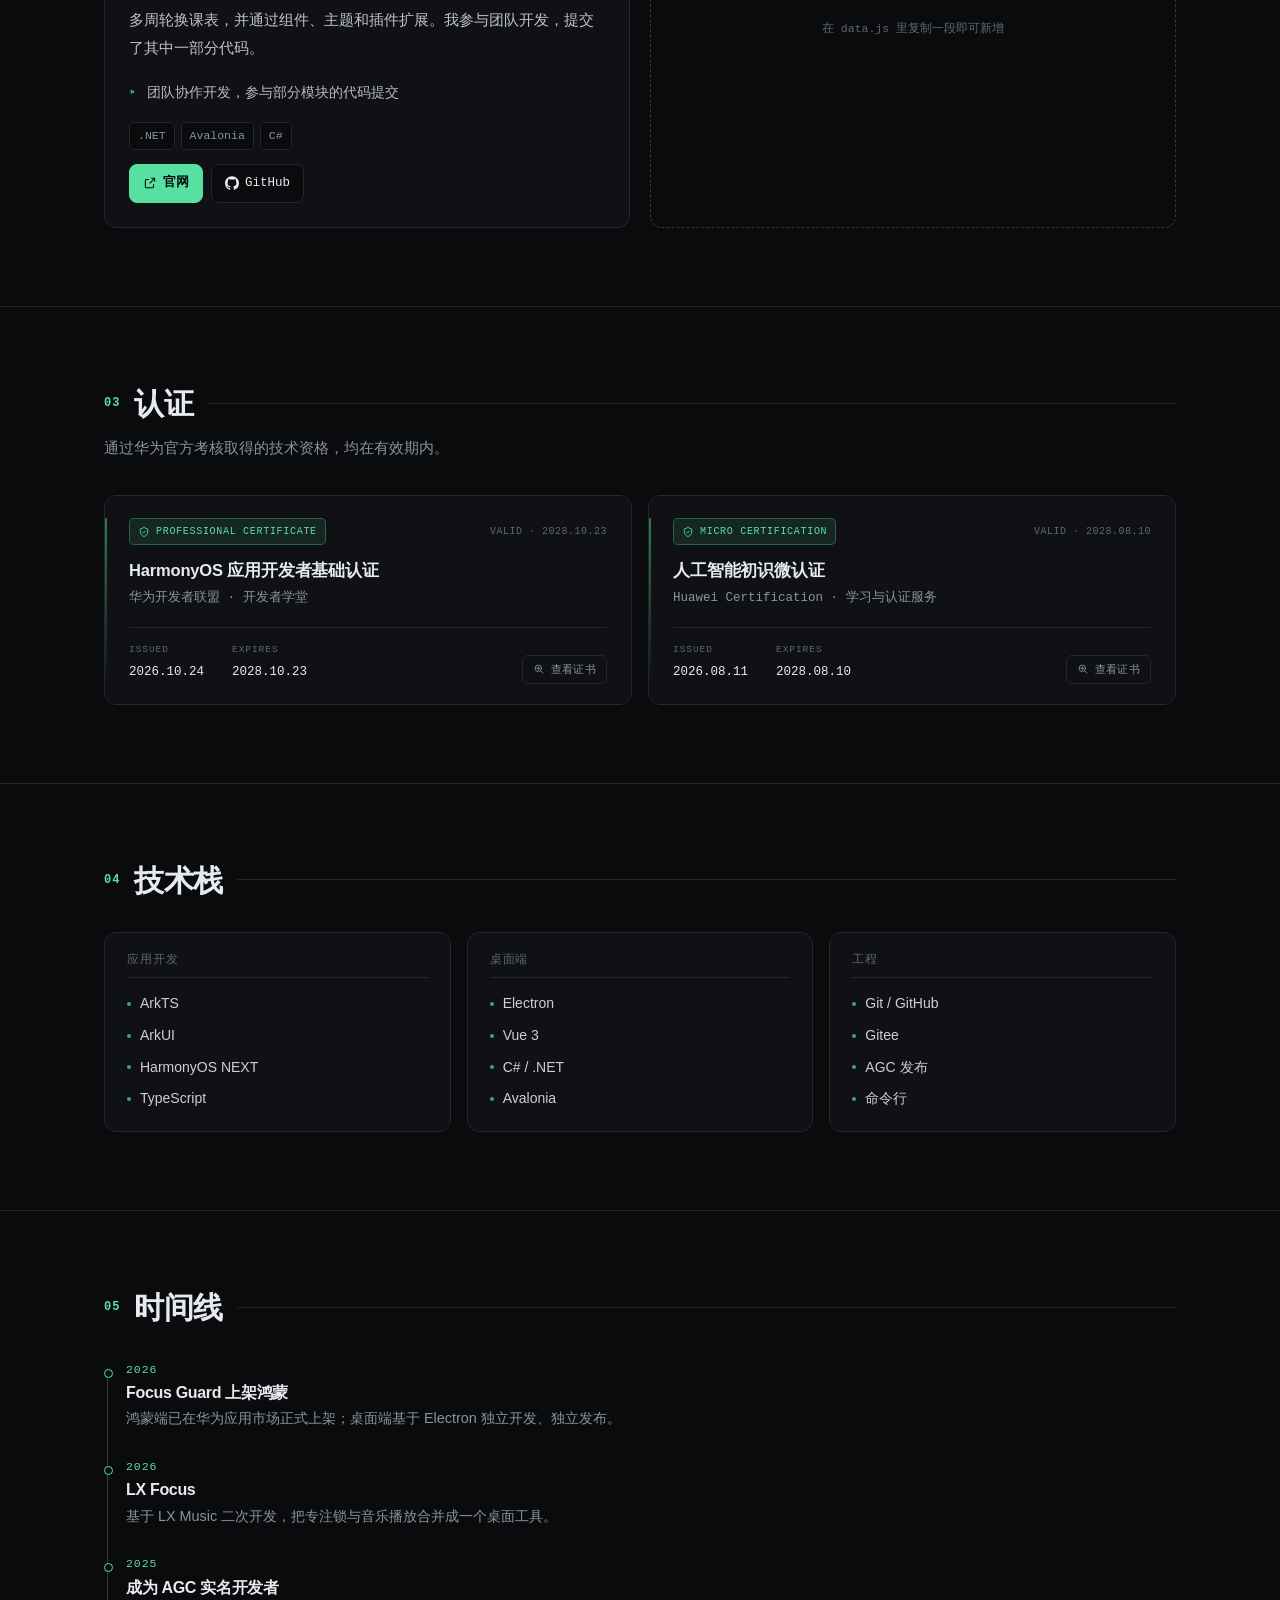
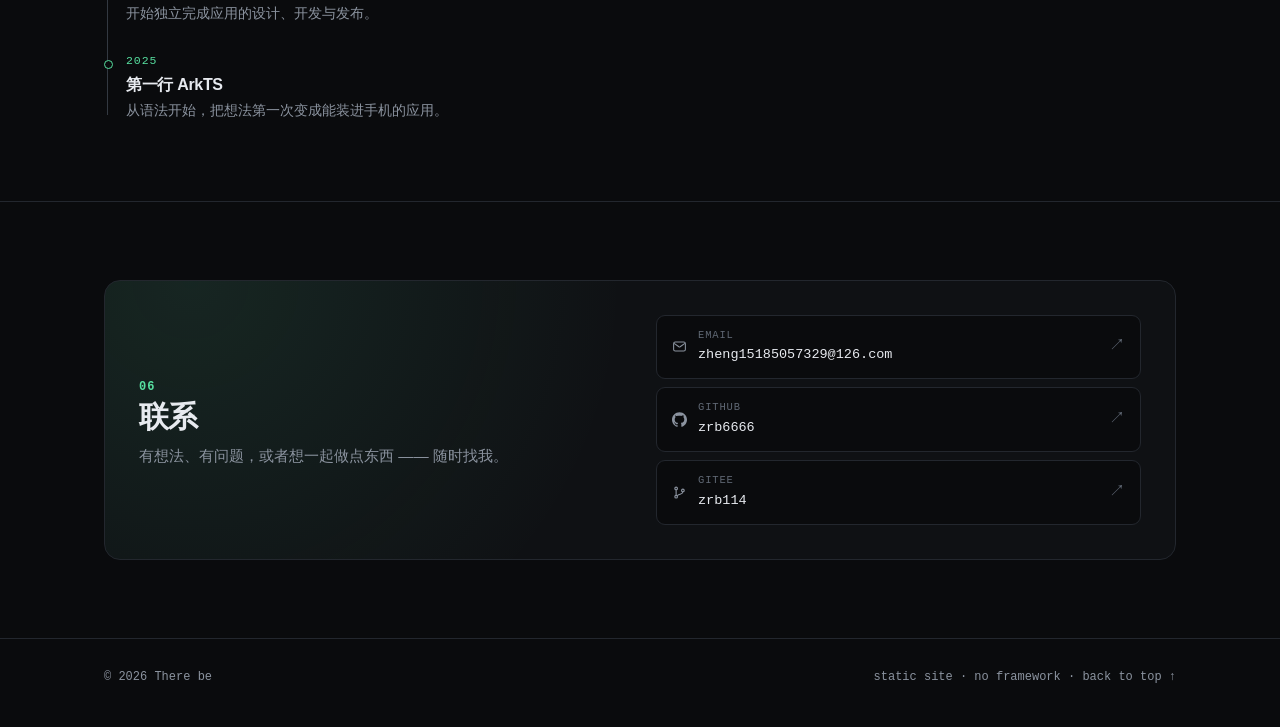
==== commit adb3f96f: "进一步提速：样式内联，首屏仅 2 次请求 - style.css 内联进 index.html（省一次约 0.7s 的网络往返） - 证书灯箱加入加载状态提示（大图加载时不再空白） - 新增 sync" ====
--- a/index.html
+++ b/index.html
@@ -10,7 +10,904 @@
 <meta property="og:description" content="独立开发者，做 HarmonyOS 应用与各种小工具。" />
 <meta property="og:type" content="website" />
 <link rel="icon" href="data:image/svg+xml,%3Csvg xmlns='http://www.w3.org/2000/svg' viewBox='0 0 32 32'%3E%3Crect width='32' height='32' rx='7' fill='%230a0b0d' stroke='%2357e0a0' stroke-width='1.5'/%3E%3Ctext x='16' y='22' font-size='15' font-family='monospace' font-weight='700' text-anchor='middle' fill='%2357e0a0'%3ET%3C/text%3E%3C/svg%3E" />
-<link rel="stylesheet" href="style.css" />
+<!-- inline:style.css -->
+<style>
+/* =========================================================
+   作品集 · 极客风样式
+
+   ⚠ 本文件已内联到 index.html 的 <style> 里（省一次网络往返）。
+     改完这里请运行：node sync-css.js
+   =========================================================
+   设计基调：近黑背景 + 1px 硬边框 + 等宽字体标签 + 单一薄荷绿强调
+   ========================================================= */
+
+:root {
+  --bg: #0a0b0d;
+  --panel: #0f1114;
+  --panel-2: #14171b;
+  --line: #23272e;
+  --line-2: #333941;
+  --text: #e7eaef;
+  --dim: #8b939f;
+  --dimmer: #5f6773;
+  --accent: #57e0a0;
+  --accent-soft: rgba(87, 224, 160, 0.10);
+  --accent-line: rgba(87, 224, 160, 0.32);
+  --radius: 12px;
+  --max: 1120px;
+  --nav-bg: rgba(10, 11, 13, 0.72);
+  --nav-bg-solid: rgba(10, 11, 13, 0.94);
+  --grid-line: rgba(255, 255, 255, 0.035);
+  --shadow: 0 20px 50px -28px rgba(0, 0, 0, 0.9);
+  color-scheme: dark;
+
+  --mono: ui-monospace, SFMono-Regular, "SF Mono", "JetBrains Mono", "Cascadia Code",
+    Menlo, Consolas, "Liberation Mono", monospace;
+  --sans: -apple-system, BlinkMacSystemFont, "Segoe UI", "PingFang SC",
+    "Hiragino Sans GB", "Microsoft YaHei", sans-serif;
+}
+
+[data-theme="light"] {
+  --bg: #f6f7f8;
+  --panel: #ffffff;
+  --panel-2: #f2f4f5;
+  --line: #dfe3e7;
+  --line-2: #c6ccd3;
+  --text: #0e1216;
+  --dim: #5c6672;
+  --dimmer: #8b939f;
+  --accent: #0b9e64;
+  --accent-soft: rgba(11, 158, 100, 0.08);
+  --accent-line: rgba(11, 158, 100, 0.30);
+  --nav-bg: rgba(246, 247, 248, 0.78);
+  --nav-bg-solid: rgba(246, 247, 248, 0.95);
+  --grid-line: rgba(0, 0, 0, 0.045);
+  --shadow: 0 18px 40px -26px rgba(16, 24, 40, 0.35);
+  color-scheme: light;
+}
+
+* { box-sizing: border-box; }
+
+html {
+  scroll-behavior: smooth;
+  scroll-padding-top: 86px;
+  -webkit-text-size-adjust: 100%;
+}
+
+body {
+  margin: 0;
+  background: var(--bg);
+  color: var(--text);
+  font-family: var(--sans);
+  font-size: 16px;
+  line-height: 1.7;
+  -webkit-font-smoothing: antialiased;
+  overflow-x: hidden;
+  transition: background .3s ease, color .3s ease;
+}
+
+a { color: inherit; text-decoration: none; }
+p { margin: 0; }
+h1, h2, h3, h4 { margin: 0; line-height: 1.2; letter-spacing: -0.02em; }
+img, svg { display: block; }
+ul, ol, dl, dd { margin: 0; padding: 0; }
+::selection { background: var(--accent); color: #06090a; }
+
+.wrap { width: 100%; max-width: var(--max); margin: 0 auto; padding: 0 24px; }
+.dim { color: var(--dim); }
+
+/* ---------------- 背景 ---------------- */
+.bg { position: fixed; inset: 0; z-index: -1; overflow: hidden; }
+.bg-grid {
+  position: absolute; inset: 0;
+  background-image:
+    linear-gradient(to right, var(--grid-line) 1px, transparent 1px),
+    linear-gradient(to bottom, var(--grid-line) 1px, transparent 1px);
+  background-size: 64px 64px;
+  mask-image: radial-gradient(ellipse 78% 55% at 50% 0%, #000 10%, transparent 78%);
+  -webkit-mask-image: radial-gradient(ellipse 78% 55% at 50% 0%, #000 10%, transparent 78%);
+}
+.bg-glow {
+  position: absolute;
+  left: 50%; top: -32vw;
+  width: 86vw; height: 62vw;
+  transform: translateX(-50%);
+  background: radial-gradient(circle at 50% 50%,
+    color-mix(in srgb, var(--accent) 16%, transparent), transparent 62%);
+  filter: blur(40px);
+  opacity: .55;
+}
+[data-theme="light"] .bg-glow { opacity: .35; }
+
+/* ---------------- 导航 ---------------- */
+.nav {
+  position: sticky; top: 0; z-index: 60;
+  background: var(--nav-bg);
+  backdrop-filter: blur(14px) saturate(140%);
+  -webkit-backdrop-filter: blur(14px) saturate(140%);
+  border-bottom: 1px solid transparent;
+  transition: border-color .25s ease, background .25s ease;
+}
+.nav.scrolled { border-bottom-color: var(--line); background: var(--nav-bg-solid); }
+.nav-inner {
+  height: 64px;
+  display: flex; align-items: center; justify-content: space-between; gap: 16px;
+}
+.brand { display: inline-flex; align-items: center; gap: 10px; }
+.brand-mark {
+  width: 26px; height: 26px;
+  display: grid; place-items: center;
+  border: 1px solid var(--accent-line);
+  border-radius: 7px;
+  font-family: var(--mono);
+  font-size: 13px; font-weight: 700;
+  color: var(--accent);
+  background: var(--accent-soft);
+}
+.brand-text { font-size: 14.5px; font-weight: 600; letter-spacing: -0.01em; }
+.brand-slash {
+  font-family: var(--mono);
+  font-size: 12.5px;
+  color: var(--dimmer);
+}
+
+.nav-links { display: flex; align-items: center; gap: 2px; }
+.nav-links a {
+  display: inline-flex; align-items: center; gap: 7px;
+  padding: 7px 12px;
+  border-radius: 8px;
+  font-size: 13.5px;
+  color: var(--dim);
+  transition: color .2s ease, background .2s ease;
+}
+.nav-links a span {
+  font-family: var(--mono);
+  font-size: 10.5px;
+  color: var(--dimmer);
+  transition: color .2s ease;
+}
+.nav-links a:hover { color: var(--text); background: var(--panel-2); }
+.nav-links a.active { color: var(--text); }
+.nav-links a.active span { color: var(--accent); }
+
+.nav-actions { display: flex; align-items: center; gap: 8px; }
+.icon-btn {
+  width: 34px; height: 34px;
+  display: grid; place-items: center;
+  border: 1px solid var(--line);
+  border-radius: 9px;
+  background: var(--panel);
+  color: var(--text);
+  cursor: pointer;
+  transition: border-color .2s ease, color .2s ease, background .2s ease;
+}
+.icon-btn:hover { border-color: var(--line-2); color: var(--accent); }
+.icon-btn svg { width: 16px; height: 16px; }
+.icon-btn .i-sun { display: none; }
+[data-theme="light"] .icon-btn .i-sun { display: block; }
+[data-theme="light"] .icon-btn .i-moon { display: none; }
+.burger { display: none; }
+
+/* ---------------- HERO ---------------- */
+.hero { padding: 96px 0 84px; }
+.term {
+  display: inline-flex; align-items: center; gap: 8px;
+  font-family: var(--mono);
+  font-size: 13px;
+  color: var(--dim);
+  margin-bottom: 22px;
+}
+.term-prompt { color: var(--accent); }
+.caret {
+  display: inline-block;
+  width: 8px; height: 15px;
+  background: var(--accent);
+  animation: blink 1.15s step-end infinite;
+  transform: translateY(1px);
+}
+@keyframes blink { 0%, 100% { opacity: 1; } 50% { opacity: 0; } }
+
+.hero-title {
+  display: flex; align-items: baseline; flex-wrap: wrap; gap: 16px;
+  font-size: clamp(2.6rem, 7.5vw, 4.4rem);
+  font-weight: 800;
+  letter-spacing: -0.045em;
+  line-height: 1.04;
+}
+.hero-alias {
+  font-family: var(--mono);
+  font-size: clamp(.8rem, 1.6vw, .95rem);
+  font-weight: 500;
+  color: var(--accent);
+  letter-spacing: 0;
+  padding: 3px 9px;
+  border: 1px solid var(--accent-line);
+  border-radius: 6px;
+  background: var(--accent-soft);
+  transform: translateY(-6px);
+}
+.hero-role {
+  margin-top: 18px;
+  font-family: var(--mono);
+  font-size: clamp(.9rem, 1.8vw, 1rem);
+  color: var(--dim);
+}
+.hero-tag {
+  margin-top: 14px;
+  max-width: 44ch;
+  font-size: 1.05rem;
+  color: color-mix(in srgb, var(--text) 78%, transparent);
+}
+
+.hero-cta { display: flex; flex-wrap: wrap; gap: 10px; margin-top: 32px; }
+.btn {
+  display: inline-flex; align-items: center; gap: 8px;
+  padding: 11px 18px;
+  border: 1px solid var(--line);
+  border-radius: 9px;
+  font-size: 14px;
+  font-weight: 550;
+  cursor: pointer;
+  transition: transform .18s ease, border-color .18s ease, background .18s ease, color .18s ease;
+}
+.btn svg { width: 15px; height: 15px; }
+.btn-primary {
+  color: #06090a;
+  background: var(--accent);
+  border-color: var(--accent);
+  font-weight: 650;
+}
+.btn-primary:hover { transform: translateY(-2px); filter: brightness(1.06); }
+.btn-primary:hover svg { transform: translateX(2px); }
+.btn-primary svg { transition: transform .18s ease; }
+.btn-ghost { color: var(--text); background: var(--panel); }
+.btn-ghost:hover { transform: translateY(-2px); border-color: var(--accent-line); color: var(--accent); }
+
+.stats {
+  display: grid;
+  grid-template-columns: repeat(4, minmax(0, 1fr));
+  margin-top: 60px;
+  border: 1px solid var(--line);
+  border-radius: var(--radius);
+  overflow: hidden;
+  background: var(--panel);
+}
+.stat { padding: 16px 20px; border-left: 1px solid var(--line); }
+.stat:first-child { border-left: 0; }
+.stat dt {
+  font-family: var(--mono);
+  font-size: 11px;
+  letter-spacing: .06em;
+  color: var(--dimmer);
+  text-transform: uppercase;
+}
+.stat dd {
+  margin-top: 3px;
+  font-family: var(--mono);
+  font-size: 1.02rem;
+  font-weight: 600;
+  color: var(--text);
+}
+
+/* ---------------- 区块通用 ---------------- */
+.section { padding: 78px 0; border-top: 1px solid var(--line); }
+.sec-head {
+  display: flex; align-items: center; gap: 14px;
+  flex-wrap: wrap;
+  margin-bottom: 34px;
+}
+.sec-no {
+  font-family: var(--mono);
+  font-size: 12px;
+  font-weight: 600;
+  color: var(--accent);
+  letter-spacing: .08em;
+}
+.sec-head h2, .contact-head h2 {
+  font-size: clamp(1.45rem, 3.2vw, 1.9rem);
+  font-weight: 720;
+}
+.sec-line { flex: 1 1 60px; height: 1px; background: var(--line); min-width: 40px; }
+.sec-sub {
+  flex-basis: 100%;
+  font-size: .95rem;
+  color: var(--dim);
+}
+
+/* ---------------- ABOUT ---------------- */
+.about-grid {
+  display: grid;
+  grid-template-columns: 1.6fr 1fr;
+  gap: 40px;
+  align-items: start;
+}
+.about-text p {
+  font-size: 1.04rem;
+  line-height: 1.85;
+  color: color-mix(in srgb, var(--text) 86%, transparent);
+}
+.chips { display: flex; flex-wrap: wrap; gap: 7px; margin-top: 26px; }
+.chip {
+  font-family: var(--mono);
+  font-size: 12px;
+  color: var(--dim);
+  padding: 4px 9px;
+  border: 1px solid var(--line);
+  border-radius: 6px;
+  background: var(--panel);
+}
+
+.facts { display: grid; gap: 0; border-top: 1px solid var(--line); }
+.facts > div {
+  display: flex; justify-content: space-between; gap: 16px;
+  padding: 12px 0;
+  border-bottom: 1px solid var(--line);
+  font-size: 13.5px;
+}
+.facts dt { font-family: var(--mono); color: var(--dimmer); font-size: 12.5px; }
+.facts dd { color: var(--text); font-weight: 550; text-align: right; }
+.facts dd.live { display: inline-flex; align-items: center; gap: 7px; color: var(--accent); font-family: var(--mono); font-size: 12px; }
+.facts dd.live i {
+  width: 6px; height: 6px; border-radius: 50%; background: var(--accent);
+  box-shadow: 0 0 0 3px var(--accent-soft);
+  animation: pulse 2.4s ease-in-out infinite;
+}
+@keyframes pulse { 0%, 100% { opacity: 1; } 50% { opacity: .35; } }
+
+/* ---------------- 项目 ---------------- */
+.projects { display: grid; gap: 20px; }
+
+.card {
+  border: 1px solid var(--line);
+  border-radius: var(--radius);
+  background: var(--panel);
+  overflow: hidden;
+  transition: border-color .25s ease, transform .25s ease, background .25s ease;
+}
+.card:hover { border-color: var(--line-2); transform: translateY(-2px); }
+.card.featured:hover { border-color: var(--accent-line); }
+
+.card.featured {
+  display: grid;
+  grid-template-columns: 1.06fr 1fr;
+  gap: 0;
+  background: linear-gradient(180deg, var(--panel-2), var(--panel));
+}
+.card.featured .shot { border-right: 1px solid var(--line); }
+.card-body { padding: 26px 28px 28px; display: flex; flex-direction: column; }
+
+.card-top {
+  display: flex; align-items: center; gap: 9px; flex-wrap: wrap;
+  margin-bottom: 8px;
+}
+.card-top h3 { font-size: 1.32rem; font-weight: 700; letter-spacing: -0.02em; }
+.badge {
+  font-family: var(--mono);
+  font-size: 11px;
+  padding: 3px 8px;
+  border-radius: 5px;
+  color: var(--accent);
+  background: var(--accent-soft);
+  border: 1px solid var(--accent-line);
+}
+.badge.mute { color: var(--dimmer); background: transparent; border-color: var(--line); }
+.card-sub {
+  font-family: var(--mono);
+  font-size: 12.5px;
+  color: var(--dim);
+  margin-bottom: 14px;
+}
+.card-desc {
+  font-size: .96rem;
+  line-height: 1.8;
+  color: color-mix(in srgb, var(--text) 82%, transparent);
+}
+
+.highlights { list-style: none; display: grid; gap: 8px; margin-top: 18px; }
+.highlights li {
+  position: relative;
+  padding-left: 18px;
+  font-size: .9rem;
+  color: color-mix(in srgb, var(--text) 78%, transparent);
+}
+.highlights li::before {
+  content: "▹";
+  position: absolute; left: 0;
+  color: var(--accent);
+  font-size: .85rem;
+}
+
+.card-foot { margin-top: auto; padding-top: 22px; display: grid; gap: 14px; }
+.stack-row { display: flex; flex-wrap: wrap; gap: 6px; }
+.tech {
+  font-family: var(--mono);
+  font-size: 11.5px;
+  color: var(--dim);
+  padding: 3px 8px;
+  border: 1px solid var(--line);
+  border-radius: 5px;
+  background: var(--bg);
+}
+.tcard .card-foot { padding-top: 18px; }
+
+.card-links { display: flex; flex-wrap: wrap; gap: 8px; }
+.link {
+  display: inline-flex; align-items: center; gap: 6px;
+  padding: 8px 13px;
+  border: 1px solid var(--line);
+  border-radius: 8px;
+  font-family: var(--mono);
+  font-size: 12.5px;
+  color: var(--text);
+  background: var(--bg);
+  transition: border-color .18s ease, color .18s ease, transform .18s ease;
+}
+.link:hover { border-color: var(--accent-line); color: var(--accent); transform: translateY(-1px); }
+.link svg { width: 14px; height: 14px; }
+.link.solid { background: var(--accent); color: #06090a; border-color: var(--accent); font-weight: 600; }
+.link.solid:hover { color: #06090a; filter: brightness(1.06); }
+
+/* 截图窗 */
+.shot { display: block; background: var(--bg); }
+.shot-bar {
+  display: flex; align-items: center; gap: 6px;
+  padding: 9px 12px;
+  border-bottom: 1px solid var(--line);
+  background: var(--panel-2);
+}
+.shot-bar i {
+  width: 8px; height: 8px; border-radius: 50%;
+  background: var(--line-2);
+}
+.shot-bar i:nth-child(1) { background: #ff5f57; opacity: .55; }
+.shot-bar i:nth-child(2) { background: #febc2e; opacity: .55; }
+.shot-bar i:nth-child(3) { background: #28c840; opacity: .55; }
+.shot-bar em {
+  margin-left: 8px;
+  font-family: var(--mono);
+  font-style: normal;
+  font-size: 11px;
+  color: var(--dimmer);
+  white-space: nowrap; overflow: hidden; text-overflow: ellipsis;
+}
+.shot-body {
+  position: relative;
+  aspect-ratio: 16 / 10;
+  overflow: hidden;
+  background: var(--panel);
+}
+.shot-body img {
+  width: 100%; height: 100%;
+  object-fit: cover; object-position: top center;
+  transition: transform .5s cubic-bezier(.2,.7,.3,1);
+}
+.card:hover .shot-body img { transform: scale(1.025); }
+.shot-fallback {
+  position: absolute; inset: 0;
+  display: none;
+  flex-direction: column; align-items: center; justify-content: center;
+  gap: 10px;
+  background-image:
+    linear-gradient(to right, var(--grid-line) 1px, transparent 1px),
+    linear-gradient(to bottom, var(--grid-line) 1px, transparent 1px);
+  background-size: 26px 26px;
+  text-align: center;
+  padding: 20px;
+}
+.shot.no-shot .shot-body img { display: none; }
+.shot.no-shot .shot-fallback { display: flex; }
+.fallback-initial {
+  width: 48px; height: 48px;
+  display: grid; place-items: center;
+  border: 1px solid var(--accent-line);
+  border-radius: 10px;
+  background: var(--accent-soft);
+  color: var(--accent);
+  font-family: var(--mono);
+  font-size: 18px; font-weight: 700;
+}
+.fallback-name {
+  font-family: var(--mono);
+  font-size: 13px;
+  color: var(--text);
+  letter-spacing: .02em;
+}
+.fallback-file {
+  font-family: var(--mono);
+  font-size: 11px;
+  color: var(--dimmer);
+  word-break: break-all;
+  max-width: 92%;
+  text-align: center;
+}
+.fallback-tag {
+  position: absolute;
+  top: 12px; left: 12px;
+  font-family: var(--mono);
+  font-size: 10px;
+  letter-spacing: .1em;
+  text-transform: uppercase;
+  color: var(--dimmer);
+  padding: 2px 7px;
+  border: 1px solid var(--line);
+  border-radius: 4px;
+}
+.shot-fallback::before {
+  content: "";
+  position: absolute;
+  inset: 10px;
+  border: 1px dashed var(--line-2);
+  border-radius: 8px;
+  opacity: .55;
+  pointer-events: none;
+}
+
+/* 小卡片网格 */
+.projects-grid {
+  display: grid;
+  grid-template-columns: repeat(2, minmax(0, 1fr));
+  gap: 20px;
+}
+.tcard { display: flex; flex-direction: column; }
+.tcard .card-body { padding: 22px 24px 24px; flex: 1; }
+
+.ghost {
+  display: grid; place-items: center; gap: 6px;
+  padding: 34px 24px;
+  border: 1px dashed var(--line-2);
+  border-radius: var(--radius);
+  text-align: center;
+}
+.ghost b { font-size: 13.5px; font-weight: 600; color: var(--dim); }
+.ghost code {
+  font-family: var(--mono);
+  font-size: 11.5px;
+  color: var(--dimmer);
+}
+
+/* ---------------- 认证 ---------------- */
+.certs { display: grid; grid-template-columns: repeat(2, minmax(0, 1fr)); gap: 16px; }
+
+.cert {
+  position: relative;
+  padding: 22px 24px 20px;
+  border: 1px solid var(--line);
+  border-radius: var(--radius);
+  background: var(--panel);
+  transition: border-color .25s ease, transform .25s ease;
+}
+.cert:hover { border-color: var(--accent-line); transform: translateY(-2px); }
+.cert::after {
+  content: "";
+  position: absolute; left: 0; top: 22px; bottom: 20px;
+  width: 2px;
+  background: linear-gradient(to bottom, var(--accent), transparent);
+  opacity: .5;
+  border-radius: 2px;
+}
+.cert-top { display: flex; align-items: center; justify-content: space-between; gap: 8px 12px; flex-wrap: wrap; margin-bottom: 16px; }
+.cert-seal {
+  display: inline-flex; align-items: center; gap: 6px;
+  font-family: var(--mono);
+  font-size: 10px;
+  letter-spacing: .07em;
+  text-transform: uppercase;
+  color: var(--accent);
+  padding: 4px 8px;
+  border: 1px solid var(--accent-line);
+  border-radius: 5px;
+  background: var(--accent-soft);
+  white-space: nowrap;
+}
+.cert-seal svg { width: 12px; height: 12px; flex: none; }
+.cert-valid {
+  font-family: var(--mono);
+  font-size: 10px;
+  letter-spacing: .05em;
+  color: var(--dimmer);
+  white-space: nowrap;
+}
+.cert h3 { font-size: 16.5px; font-weight: 600; letter-spacing: -.01em; margin: 0 0 7px; }
+.cert-org { margin: 0 0 18px; font-size: 12.5px; color: var(--dim); font-family: var(--mono); }
+.cert-bottom {
+  display: flex; align-items: flex-end; justify-content: space-between; gap: 14px;
+  padding-top: 14px;
+  border-top: 1px solid var(--line);
+}
+.cert-meta { display: flex; gap: 28px; margin: 0; }
+.cert-meta div { display: grid; gap: 4px; }
+.cert-meta dt { font-family: var(--mono); font-size: 9.5px; letter-spacing: .1em; color: var(--dimmer); }
+.cert-meta dd { margin: 0; font-family: var(--mono); font-size: 12.5px; color: var(--text); }
+
+.cert-view {
+  flex: none;
+  display: inline-flex; align-items: center; gap: 6px;
+  font-family: var(--mono); font-size: 11px; letter-spacing: .03em;
+  color: var(--dim);
+  background: transparent;
+  border: 1px solid var(--line); border-radius: 6px;
+  padding: 6px 10px;
+  cursor: pointer;
+  white-space: nowrap;
+  transition: color .2s ease, border-color .2s ease, background .2s ease;
+}
+.cert-view svg { width: 12px; height: 12px; flex: none; }
+.cert-view:hover { color: var(--accent); border-color: var(--accent-line); background: var(--accent-soft); }
+.cert-view:focus-visible { outline: 2px solid var(--accent-line); outline-offset: 2px; }
+
+/* ---------------- 证书预览 ---------------- */
+.lb {
+  position: fixed; inset: 0; z-index: 240;
+  background: rgba(5, 6, 8, .92);
+  -webkit-backdrop-filter: blur(7px);
+  backdrop-filter: blur(7px);
+  opacity: 0; visibility: hidden;
+  transition: opacity .2s ease, visibility .2s ease;
+}
+.lb.on { opacity: 1; visibility: visible; }
+
+.lb-scroll {
+  position: absolute; inset: 0;
+  display: flex; align-items: center; justify-content: center;
+  padding: 30px 22px;
+  overflow: auto;
+  overscroll-behavior: contain;
+}
+.lb.zoomed .lb-scroll { align-items: flex-start; padding: 14px; }
+
+.lb-panel { display: flex; flex-direction: column; align-items: center; gap: 12px; }
+.lb-img {
+  display: block;
+  max-width: min(860px, 92vw);
+  max-height: 82vh;
+  width: auto; height: auto;
+  border: 1px solid var(--line-2);
+  border-radius: 5px;
+  background: #fff;
+  box-shadow: 0 30px 84px rgba(0, 0, 0, .68);
+  cursor: zoom-in;
+  transform: scale(.985);
+  transition: transform .22s ease;
+}
+.lb.on .lb-img { transform: scale(1); }
+.lb.zoomed .lb-img { max-width: none; max-height: none; cursor: zoom-out; transform: none; }
+
+.lb-loading {
+  display: none;
+  margin: 0; padding: 120px 40px;
+  font-family: var(--mono); font-size: 12px; letter-spacing: .06em;
+  color: var(--dim);
+  animation: lbPulse 1.4s ease-in-out infinite;
+}
+.lb.loading .lb-loading { display: block; }
+.lb.loading .lb-img,
+.lb.loading .lb-cap,
+.lb.loading .lb-hint { display: none; }
+@keyframes lbPulse { 0%, 100% { opacity: .35; } 50% { opacity: 1; } }
+
+.lb-cap {
+  margin: 0; text-align: center;
+  font-family: var(--mono); font-size: 11.5px; letter-spacing: .02em;
+  color: var(--dim);
+}
+.lb-hint {
+  margin: -6px 0 0; text-align: center;
+  font-family: var(--mono); font-size: 10px; letter-spacing: .04em;
+  color: var(--dimmer);
+}
+
+.lb-close {
+  position: fixed; top: 20px; right: 20px;
+  width: 32px; height: 32px;
+  display: grid; place-items: center;
+  border: 1px solid var(--line-2); border-radius: 50%;
+  background: var(--panel); color: var(--text);
+  cursor: pointer;
+  z-index: 2;
+  transition: color .2s ease, border-color .2s ease;
+}
+.lb-close svg { width: 14px; height: 14px; }
+.lb-close:hover { color: var(--accent); border-color: var(--accent-line); }
+.lb-close:focus-visible { outline: 2px solid var(--accent-line); outline-offset: 2px; }
+
+/* ---------------- 技术栈 ---------------- */
+.stack-grid {
+  display: grid;
+  grid-template-columns: repeat(3, minmax(0, 1fr));
+  gap: 16px;
+}
+.stack-item {
+  padding: 20px 22px;
+  border: 1px solid var(--line);
+  border-radius: var(--radius);
+  background: var(--panel);
+}
+.stack-item h4 {
+  font-family: var(--mono);
+  font-size: 11.5px;
+  font-weight: 500;
+  letter-spacing: .08em;
+  text-transform: uppercase;
+  color: var(--dimmer);
+  margin-bottom: 14px;
+  padding-bottom: 10px;
+  border-bottom: 1px solid var(--line);
+}
+.stack-item ul { list-style: none; display: grid; gap: 8px; }
+.stack-item li {
+  display: flex; align-items: center; gap: 9px;
+  font-size: 14px;
+  color: color-mix(in srgb, var(--text) 88%, transparent);
+}
+.stack-item li::before {
+  content: "";
+  width: 4px; height: 4px;
+  border-radius: 50%;
+  background: var(--accent);
+  opacity: .7;
+}
+
+/* ---------------- 时间线 ---------------- */
+.timeline { list-style: none; position: relative; padding-left: 22px; }
+.timeline::before {
+  content: "";
+  position: absolute; left: 3px; top: 8px; bottom: 8px;
+  width: 1px; background: var(--line-2);
+}
+.timeline li { position: relative; padding-bottom: 26px; }
+.timeline li:last-child { padding-bottom: 0; }
+.timeline li::before {
+  content: "";
+  position: absolute; left: -22px; top: 9px;
+  width: 7px; height: 7px;
+  border-radius: 50%;
+  background: var(--bg);
+  border: 1px solid var(--accent);
+}
+.timeline time {
+  display: block;
+  font-family: var(--mono);
+  font-size: 11.5px;
+  letter-spacing: .08em;
+  color: var(--accent);
+  margin-bottom: 4px;
+}
+.timeline h4 { font-size: 1rem; font-weight: 620; margin-bottom: 4px; }
+.timeline p { font-size: .9rem; color: var(--dim); max-width: 62ch; }
+
+/* ---------------- 联系 ---------------- */
+.contact {
+  border: 1px solid var(--line);
+  border-radius: 16px;
+  background:
+    radial-gradient(700px circle at 8% 0%, var(--accent-soft), transparent 62%),
+    var(--panel);
+  padding: 34px;
+  display: grid;
+  grid-template-columns: 1fr 1fr;
+  gap: 32px;
+  align-items: center;
+}
+.contact-head .sec-sub { margin-top: 8px; }
+.contact-list { display: grid; gap: 8px; }
+.contact-link {
+  display: flex; align-items: center; justify-content: space-between; gap: 14px;
+  padding: 11px 15px;
+  border: 1px solid var(--line);
+  border-radius: 9px;
+  background: var(--bg);
+  transition: border-color .18s ease, transform .18s ease;
+}
+.contact-link:hover { border-color: var(--accent-line); transform: translateX(3px); }
+.cl-left { display: flex; align-items: center; gap: 11px; min-width: 0; }
+.cl-left svg { width: 15px; height: 15px; color: var(--dim); flex: 0 0 auto; }
+.cl-label {
+  font-family: var(--mono);
+  font-size: 10.5px;
+  letter-spacing: .08em;
+  text-transform: uppercase;
+  color: var(--dimmer);
+  display: block;
+}
+.cl-value {
+  font-family: var(--mono);
+  font-size: 13.5px;
+  color: var(--text);
+  display: block;
+  overflow: hidden; text-overflow: ellipsis; white-space: nowrap;
+}
+.cl-arrow { font-family: var(--mono); color: var(--dimmer); transition: color .18s ease, transform .18s ease; }
+.contact-link:hover .cl-arrow { color: var(--accent); transform: translateX(2px); }
+
+/* ---------------- 页脚 ---------------- */
+.footer { border-top: 1px solid var(--line); padding: 28px 0 40px; }
+.footer-inner {
+  display: flex; justify-content: space-between; gap: 12px; flex-wrap: wrap;
+  font-family: var(--mono);
+  font-size: 12px;
+  color: var(--dim);
+}
+.footer-inner a:hover { color: var(--accent); }
+
+/* ---------------- 动画 ---------------- */
+.reveal {
+  opacity: 0;
+  transform: translateY(14px);
+  transition: opacity .6s cubic-bezier(.22,.61,.36,1), transform .6s cubic-bezier(.22,.61,.36,1);
+}
+.reveal.in { opacity: 1; transform: none; }
+
+@media (prefers-reduced-motion: reduce) {
+  .reveal { opacity: 1; transform: none; transition: none; }
+  .caret { animation: none; }
+  html { scroll-behavior: auto; }
+}
+
+/* ---------------- 响应式 ---------------- */
+@media (max-width: 960px) {
+  .card.featured { grid-template-columns: 1fr; }
+  .card.featured .shot { border-right: 0; border-bottom: 1px solid var(--line); }
+  .about-grid { grid-template-columns: 1fr; gap: 28px; }
+  .stack-grid { grid-template-columns: 1fr 1fr; }
+  .contact { grid-template-columns: 1fr; padding: 28px; }
+}
+
+@media (max-width: 720px) {
+  .nav-links {
+    position: absolute;
+    top: 64px; left: 12px; right: 12px;
+    flex-direction: column; align-items: stretch;
+    padding: 8px;
+    gap: 2px;
+    border: 1px solid var(--line);
+    border-radius: 12px;
+    background: var(--nav-bg-solid);
+    backdrop-filter: blur(16px);
+    box-shadow: var(--shadow);
+    display: none;
+  }
+  .nav-links.open { display: flex; }
+  .nav-links a { padding: 11px 12px; font-size: 14px; }
+  .burger { display: grid; }
+  .brand-slash { display: none; }
+
+  .hero { padding: 64px 0 56px; }
+  .hero-title { gap: 10px; }
+  .hero-alias { transform: translateY(-3px); }
+  .hero-tag { font-size: .98rem; }
+  .stats { grid-template-columns: 1fr 1fr; margin-top: 42px; }
+  .stat { padding: 14px 16px; }
+  .stat:nth-child(3) { border-left: 0; }
+  .stat:nth-child(n+3) { border-top: 1px solid var(--line); }
+
+  .section { padding: 56px 0; }
+  .sec-head { margin-bottom: 26px; }
+  .sec-line { display: none; }
+
+  .projects-grid { grid-template-columns: 1fr; }
+  .stack-grid { grid-template-columns: 1fr; }
+  .certs { grid-template-columns: 1fr; }
+  .cert-top { flex-direction: column; align-items: flex-start; gap: 8px; }
+  .cert-bottom { flex-wrap: wrap; gap: 12px; }
+  .lb-scroll { padding: 54px 14px 26px; }
+  .lb-img { max-height: 68vh; }
+  .lb-close { top: 14px; right: 14px; }
+  .card-body { padding: 20px 20px 22px; }
+  .card.featured .card-body { padding: 22px 20px 24px; }
+  .card-top h3 { font-size: 1.18rem; }
+  .shot-body { aspect-ratio: 16 / 11; }
+  .contact { padding: 22px; gap: 24px; }
+  .contact-link { align-items: flex-start; }
+  .cl-value { white-space: normal; word-break: break-all; line-height: 1.4; }
+  .cl-arrow { margin-top: 2px; }
+  .footer-inner { flex-direction: column; gap: 8px; }
+}
+
+@media (max-width: 380px) {
+  .wrap { padding: 0 16px; }
+  .hero-title { font-size: 2.2rem; }
+}
+</style>
 </head>
 <body>
 
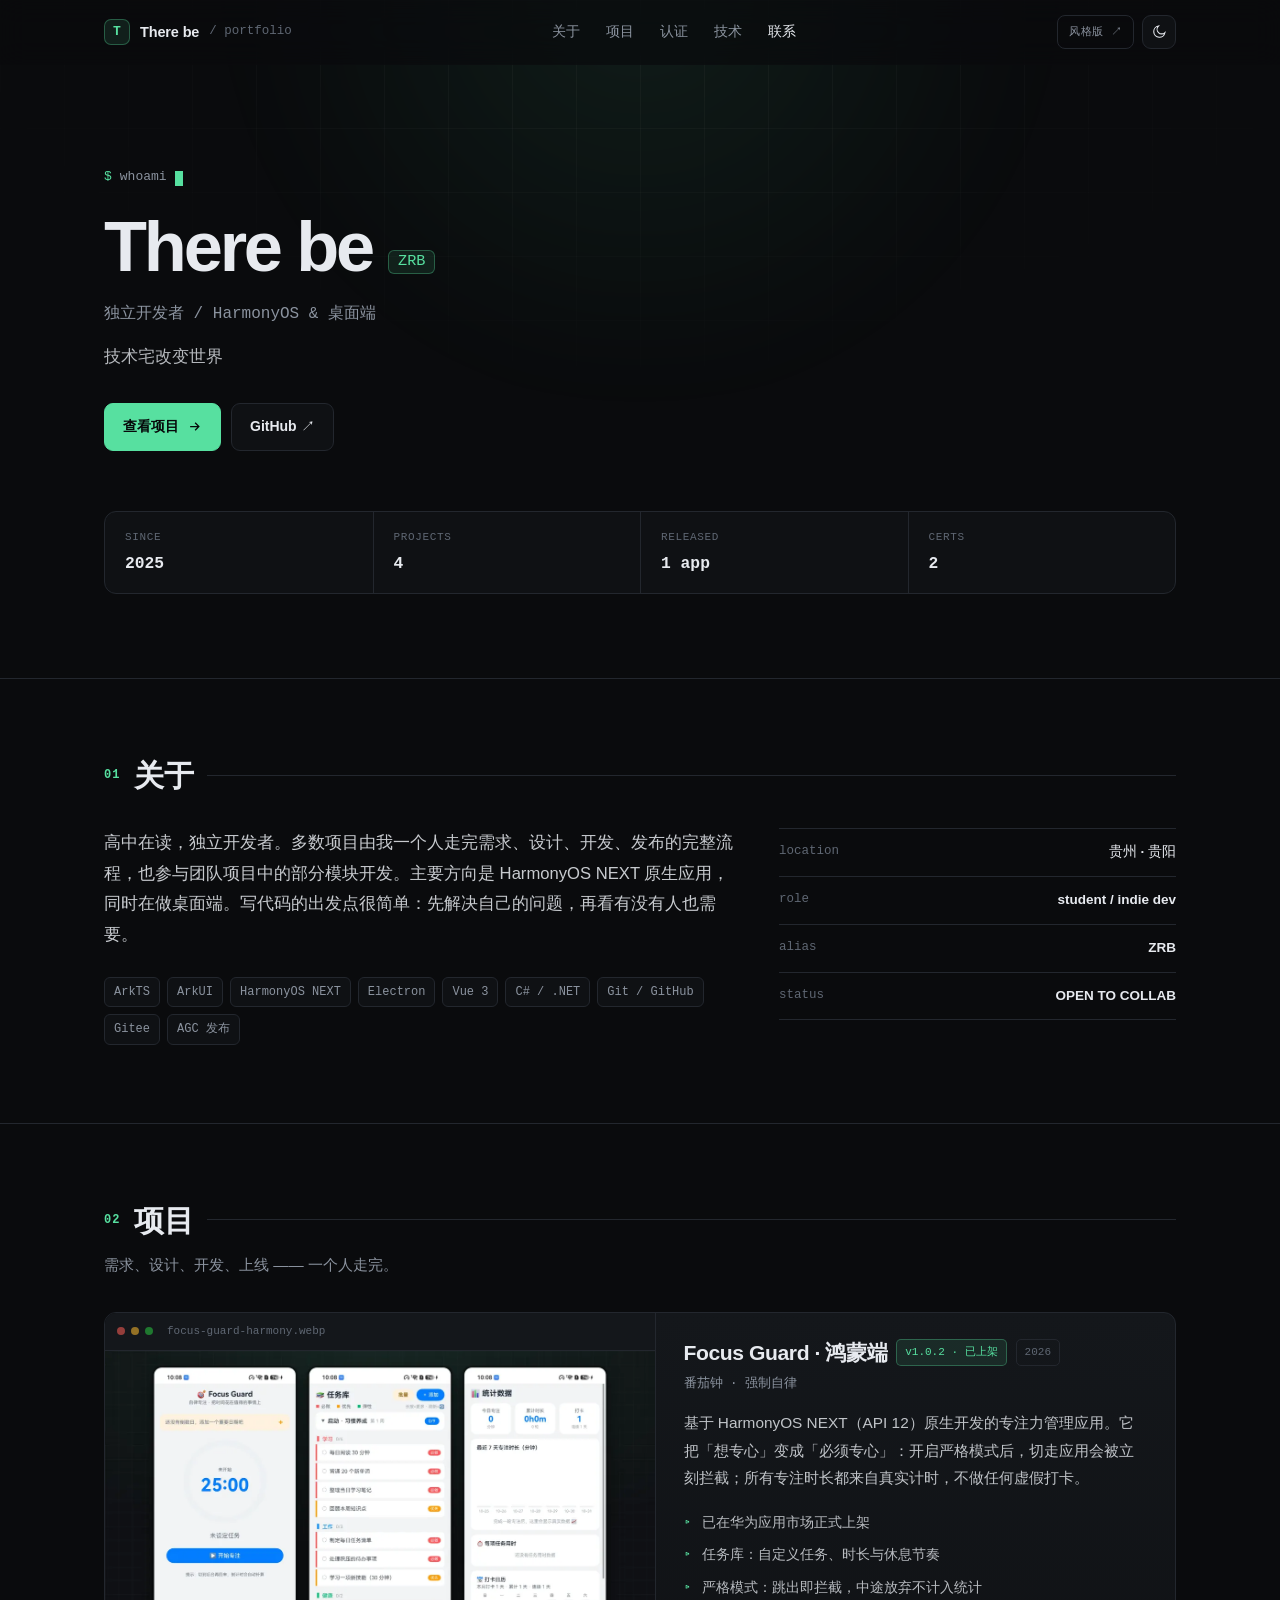
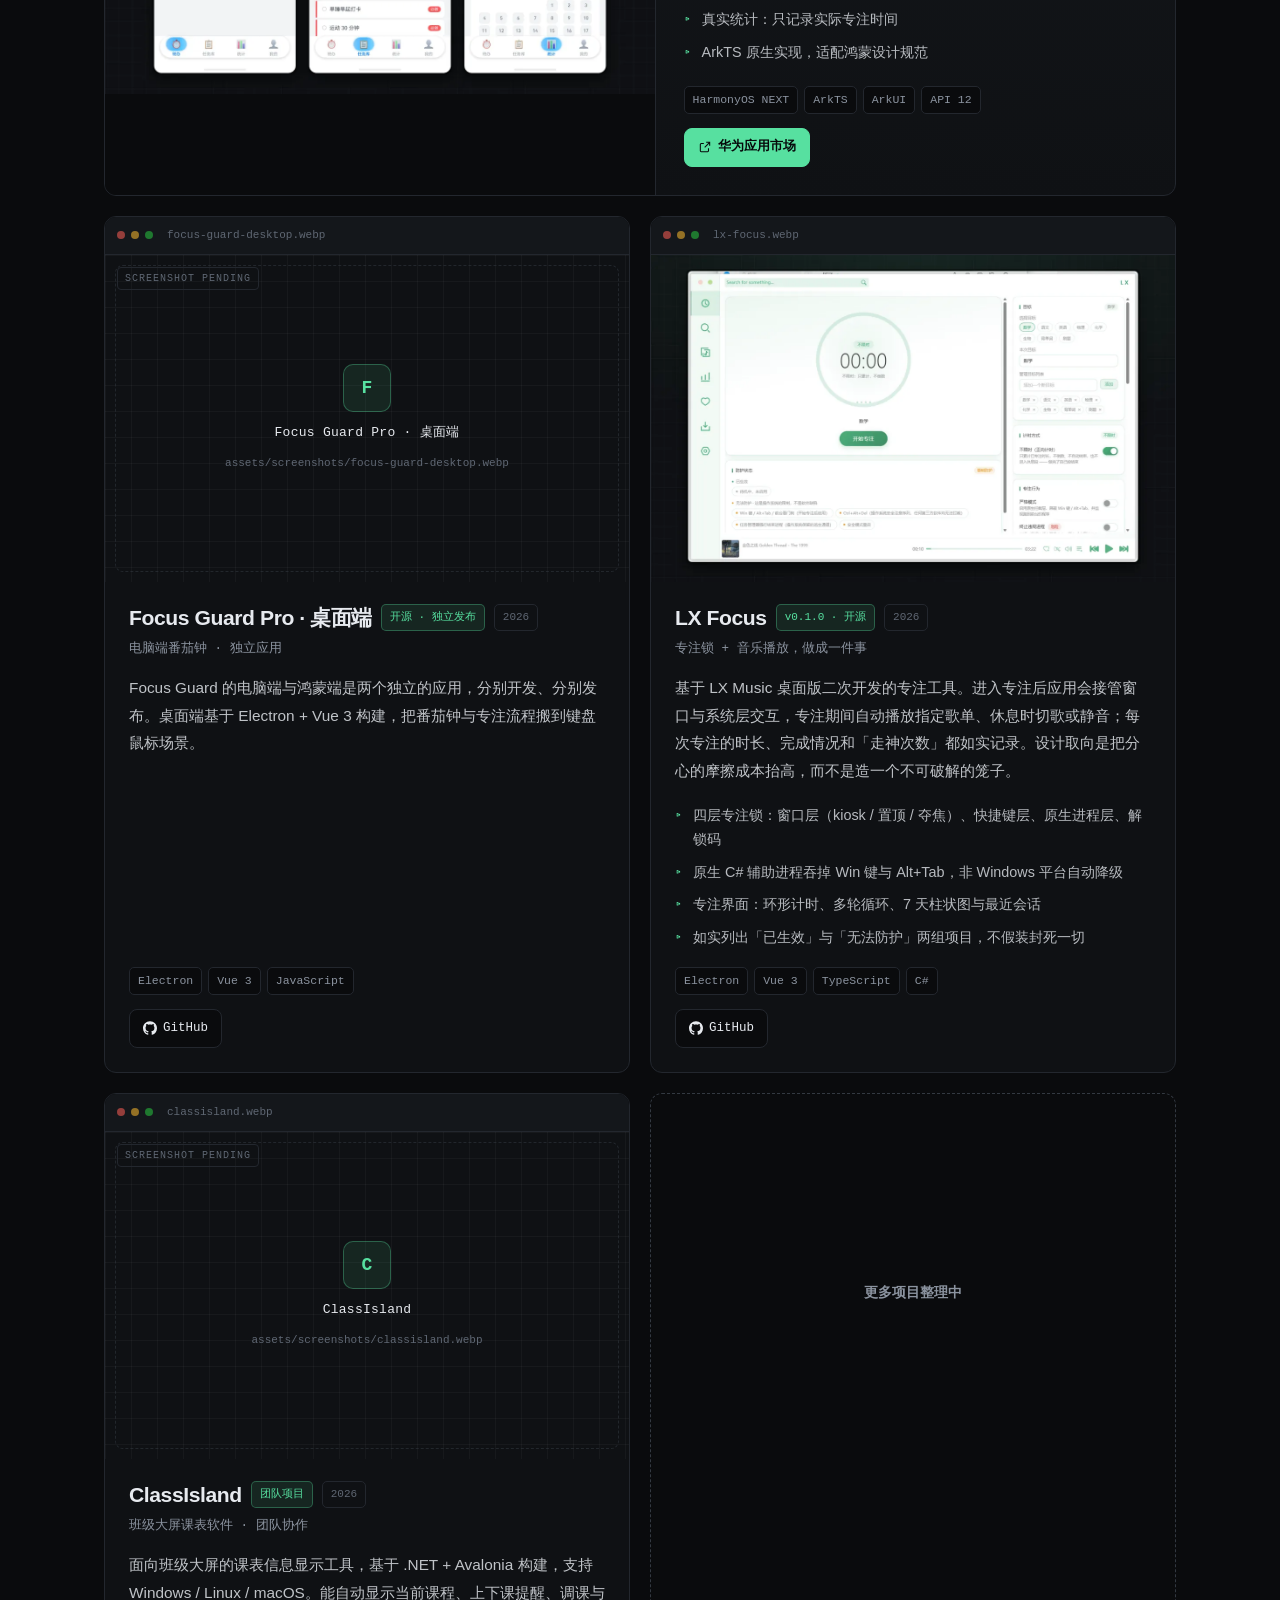
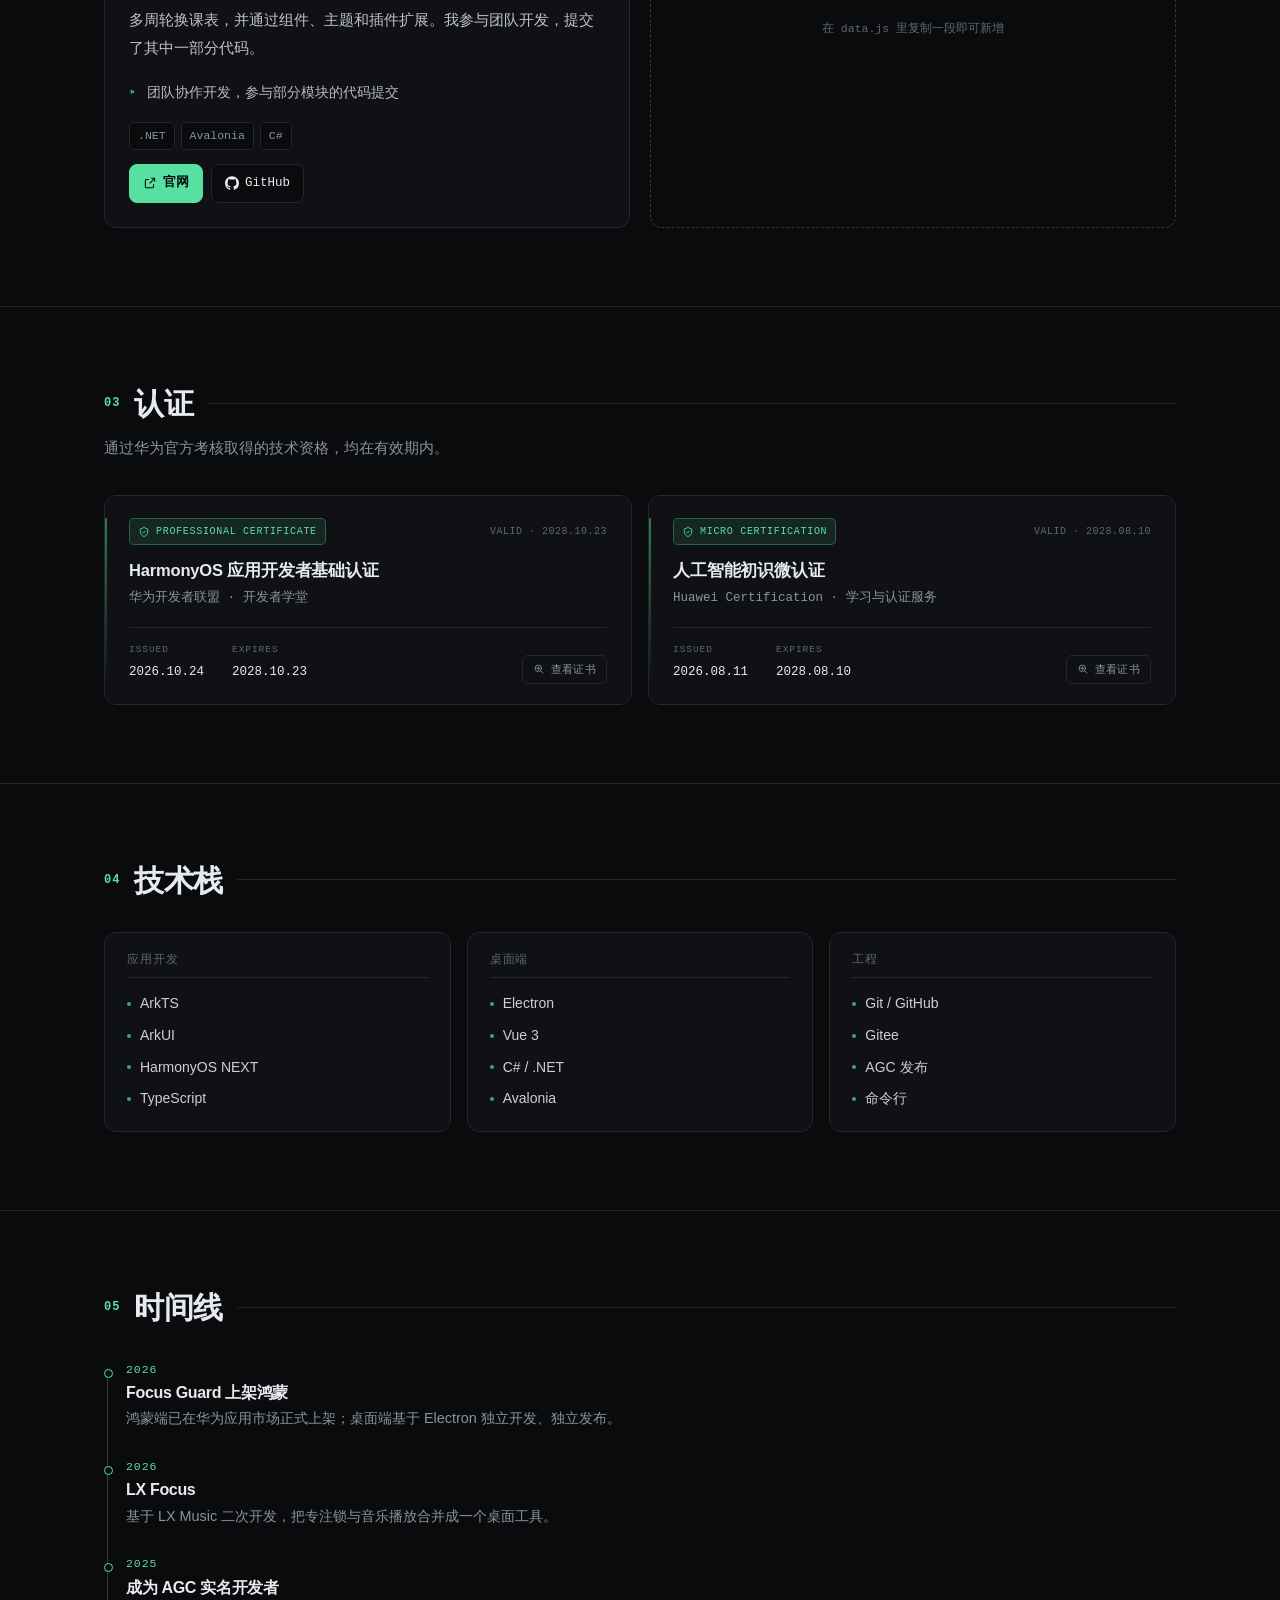
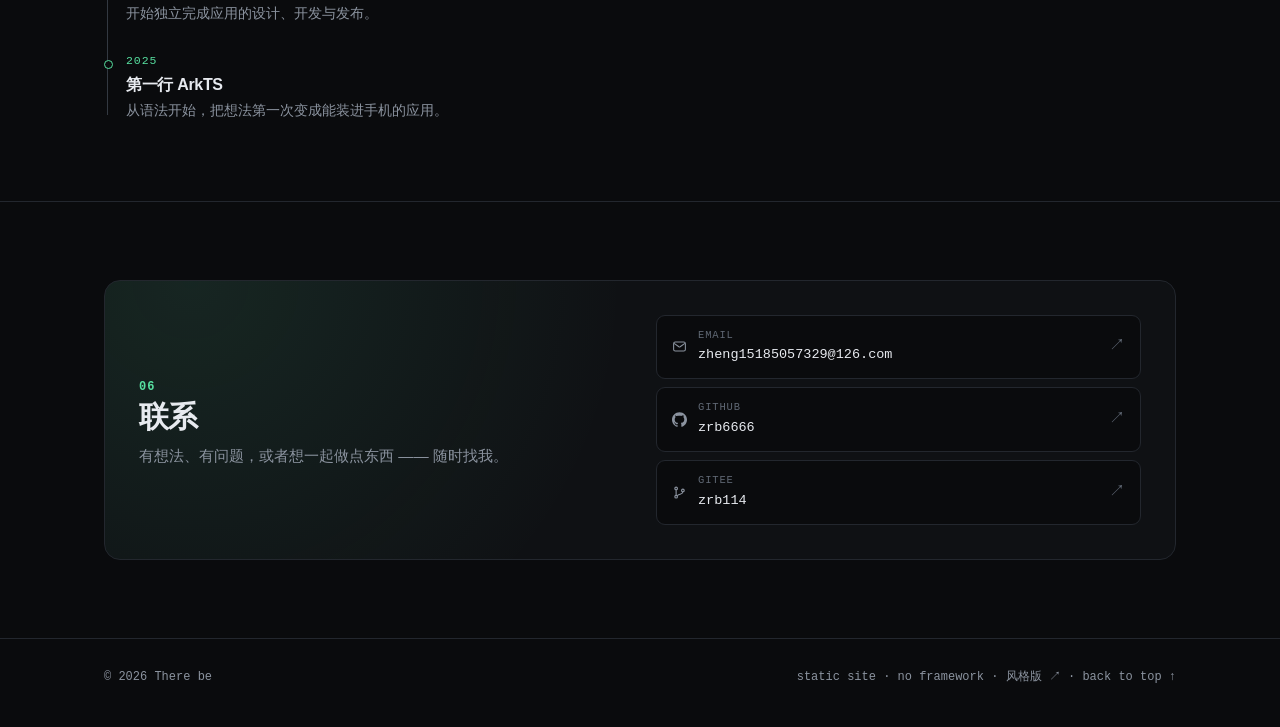
==== commit 28b7600f: "极客版首页加入风格版切换入口" ====
--- a/index.html
+++ b/index.html
@@ -1,15 +1,15 @@
-<!DOCTYPE html>
-<html lang="zh-CN" data-theme="dark">
-<head>
-<meta charset="UTF-8" />
-<meta name="viewport" content="width=device-width, initial-scale=1" />
-<title>There be · 作品集</title>
-<meta name="description" content="There be (ZRB) 的项目作品集 — 独立开发者，HarmonyOS 与桌面端应用。" />
-<meta name="theme-color" content="#0a0b0d" />
-<meta property="og:title" content="There be · 作品集" />
-<meta property="og:description" content="独立开发者，做 HarmonyOS 应用与各种小工具。" />
-<meta property="og:type" content="website" />
-<link rel="icon" href="data:image/svg+xml,%3Csvg xmlns='http://www.w3.org/2000/svg' viewBox='0 0 32 32'%3E%3Crect width='32' height='32' rx='7' fill='%230a0b0d' stroke='%2357e0a0' stroke-width='1.5'/%3E%3Ctext x='16' y='22' font-size='15' font-family='monospace' font-weight='700' text-anchor='middle' fill='%2357e0a0'%3ET%3C/text%3E%3C/svg%3E" />
+<!DOCTYPE html>
+<html lang="zh-CN" data-theme="dark">
+<head>
+<meta charset="UTF-8" />
+<meta name="viewport" content="width=device-width, initial-scale=1" />
+<title>There be · 作品集</title>
+<meta name="description" content="There be (ZRB) 的项目作品集 — 独立开发者，HarmonyOS 与桌面端应用。" />
+<meta name="theme-color" content="#0a0b0d" />
+<meta property="og:title" content="There be · 作品集" />
+<meta property="og:description" content="独立开发者，做 HarmonyOS 应用与各种小工具。" />
+<meta property="og:type" content="website" />
+<link rel="icon" href="data:image/svg+xml,%3Csvg xmlns='http://www.w3.org/2000/svg' viewBox='0 0 32 32'%3E%3Crect width='32' height='32' rx='7' fill='%230a0b0d' stroke='%2357e0a0' stroke-width='1.5'/%3E%3Ctext x='16' y='22' font-size='15' font-family='monospace' font-weight='700' text-anchor='middle' fill='%2357e0a0'%3ET%3C/text%3E%3C/svg%3E" />
 <!-- inline:style.css -->
 <style>
 /* =========================================================
@@ -171,6 +171,14 @@
 .nav-links a.active span { color: var(--accent); }
 
 .nav-actions { display: flex; align-items: center; gap: 8px; }
+.nav-alt {
+  display: inline-flex; align-items: center;
+  font-family: var(--mono); font-size: 11px; letter-spacing: .04em;
+  color: var(--dim); white-space: nowrap;
+  border: 1px solid var(--line); border-radius: 8px; padding: 7px 11px;
+  transition: color .2s, border-color .2s, background .2s;
+}
+.nav-alt:hover { color: var(--accent); border-color: var(--accent-line); background: var(--accent-soft); }
 .icon-btn {
   width: 34px; height: 34px;
   display: grid; place-items: center;
@@ -870,6 +878,7 @@
   .nav-links a { padding: 11px 12px; font-size: 14px; }
   .burger { display: grid; }
   .brand-slash { display: none; }
+  .nav-alt { display: none; }
 
   .hero { padding: 64px 0 56px; }
   .hero-title { gap: 10px; }
@@ -907,164 +916,165 @@
   .wrap { padding: 0 16px; }
   .hero-title { font-size: 2.2rem; }
 }
-</style>
-</head>
-<body>
-
-<div class="bg" aria-hidden="true">
-  <div class="bg-grid"></div>
-  <div class="bg-glow"></div>
-</div>
-
-<header class="nav" id="nav">
-  <div class="wrap nav-inner">
-    <a class="brand" href="#top">
-      <span class="brand-mark" id="brandMark">T</span>
-      <span class="brand-text" id="brandText">There be</span>
-      <span class="brand-slash">/ portfolio</span>
-    </a>
-    <nav class="nav-links" id="navLinks">
-      <a href="#about">关于</a>
-      <a href="#projects">项目</a>
-      <a href="#certs">认证</a>
-      <a href="#stack">技术</a>
-      <a href="#contact">联系</a>
-    </nav>
-    <div class="nav-actions">
-      <button class="icon-btn" id="themeBtn" type="button" aria-label="切换主题">
-        <svg class="i-moon" viewBox="0 0 24 24" fill="none" stroke="currentColor" stroke-width="1.6"><path d="M21 12.8A8.5 8.5 0 1 1 11.2 3a6.6 6.6 0 0 0 9.8 9.8Z"/></svg>
-        <svg class="i-sun" viewBox="0 0 24 24" fill="none" stroke="currentColor" stroke-width="1.6"><circle cx="12" cy="12" r="4.2"/><path d="M12 2.5v2M12 19.5v2M2.5 12h2M19.5 12h2M5.3 5.3l1.4 1.4M17.3 17.3l1.4 1.4M18.7 5.3l-1.4 1.4M6.7 17.3l-1.4 1.4"/></svg>
-      </button>
-      <button class="icon-btn burger" id="burger" type="button" aria-label="菜单" aria-expanded="false">
-        <svg viewBox="0 0 24 24" fill="none" stroke="currentColor" stroke-width="1.6"><path d="M4 7h16M4 12h16M4 17h16"/></svg>
-      </button>
-    </div>
-  </div>
-</header>
-
-<main id="top">
-
-  <!-- ============ HERO ============ -->
-  <section class="hero">
-    <div class="wrap">
-      <p class="term reveal">
-        <span class="term-prompt">$</span>
-        <span id="heroPrompt">whoami</span>
-        <span class="caret" aria-hidden="true"></span>
-      </p>
-
-      <h1 class="hero-title reveal">
-        <span id="heroName">There be</span>
-        <span class="hero-alias" id="heroAlias">ZRB</span>
-      </h1>
-
-      <p class="hero-role reveal" id="heroRole">独立开发者 / HarmonyOS 应用开发</p>
-      <p class="hero-tag reveal" id="heroTag"></p>
-
-      <div class="hero-cta reveal">
-        <a class="btn btn-primary" href="#projects">
-          查看项目
-          <svg viewBox="0 0 24 24" fill="none" stroke="currentColor" stroke-width="2"><path d="M5 12h13M13 6l6 6-6 6"/></svg>
-        </a>
-        <a class="btn btn-ghost" id="heroGithub" href="#" target="_blank" rel="noopener">GitHub ↗</a>
-      </div>
-
-      <div class="stats reveal" id="stats"></div>
-    </div>
-  </section>
-
-  <!-- ============ ABOUT ============ -->
-  <section id="about" class="section">
-    <div class="wrap">
-      <div class="sec-head reveal">
-        <span class="sec-no">01</span>
-        <h2>关于</h2>
-        <span class="sec-line"></span>
-      </div>
-      <div class="about-grid">
-        <div class="about-text reveal">
-          <p id="aboutIntro"></p>
-          <div class="chips" id="aboutChips"></div>
-        </div>
-        <dl class="facts reveal" id="facts"></dl>
-      </div>
-    </div>
-  </section>
-
-  <!-- ============ PROJECTS ============ -->
-  <section id="projects" class="section">
-    <div class="wrap">
-      <div class="sec-head reveal">
-        <span class="sec-no">02</span>
-        <h2>项目</h2>
-        <span class="sec-line"></span>
-        <p class="sec-sub">需求、设计、开发、上线 —— 一个人走完。</p>
-      </div>
-      <div class="projects" id="projectsList"></div>
-    </div>
-  </section>
-
-  <!-- ============ CERTS ============ -->
-  <section id="certs" class="section">
-    <div class="wrap">
-      <div class="sec-head reveal">
-        <span class="sec-no">03</span>
-        <h2>认证</h2>
-        <span class="sec-line"></span>
-        <p class="sec-sub">通过华为官方考核取得的技术资格，均在有效期内。</p>
-      </div>
-      <div class="certs" id="certsList"></div>
-    </div>
-  </section>
-
-  <!-- ============ STACK ============ -->
-  <section id="stack" class="section">
-    <div class="wrap">
-      <div class="sec-head reveal">
-        <span class="sec-no">04</span>
-        <h2>技术栈</h2>
-        <span class="sec-line"></span>
-      </div>
-      <div class="stack-grid" id="stackGrid"></div>
-    </div>
-  </section>
-
-  <!-- ============ TIMELINE ============ -->
-  <section id="journey" class="section">
-    <div class="wrap">
-      <div class="sec-head reveal">
-        <span class="sec-no">05</span>
-        <h2>时间线</h2>
-        <span class="sec-line"></span>
-      </div>
-      <ol class="timeline" id="timeline"></ol>
-    </div>
-  </section>
-
-  <!-- ============ CONTACT ============ -->
-  <section id="contact" class="section">
-    <div class="wrap">
-      <div class="contact reveal">
-        <div class="contact-head">
-          <span class="sec-no">06</span>
-          <h2>联系</h2>
-          <p class="sec-sub">有想法、有问题，或者想一起做点东西 —— 随时找我。</p>
-        </div>
-        <div class="contact-list" id="contactLinks"></div>
-      </div>
-    </div>
-  </section>
-
-</main>
-
-<footer class="footer">
-  <div class="wrap footer-inner">
-    <span>© <span id="year">2026</span> <span id="footerName">There be</span></span>
-    <span class="dim">static site · no framework · <a href="#top">back to top ↑</a></span>
-  </div>
-</footer>
-
-<script src="data.js" defer></script>
-<script src="main.js" defer></script>
-</body>
-</html>
+</style>
+</head>
+<body>
+
+<div class="bg" aria-hidden="true">
+  <div class="bg-grid"></div>
+  <div class="bg-glow"></div>
+</div>
+
+<header class="nav" id="nav">
+  <div class="wrap nav-inner">
+    <a class="brand" href="#top">
+      <span class="brand-mark" id="brandMark">T</span>
+      <span class="brand-text" id="brandText">There be</span>
+      <span class="brand-slash">/ portfolio</span>
+    </a>
+    <nav class="nav-links" id="navLinks">
+      <a href="#about">关于</a>
+      <a href="#projects">项目</a>
+      <a href="#certs">认证</a>
+      <a href="#stack">技术</a>
+      <a href="#contact">联系</a>
+    </nav>
+    <div class="nav-actions">
+      <a class="nav-alt" href="mihoyo.html" title="切换到米哈游官网风格版本">风格版 ↗</a>
+      <button class="icon-btn" id="themeBtn" type="button" aria-label="切换主题">
+        <svg class="i-moon" viewBox="0 0 24 24" fill="none" stroke="currentColor" stroke-width="1.6"><path d="M21 12.8A8.5 8.5 0 1 1 11.2 3a6.6 6.6 0 0 0 9.8 9.8Z"/></svg>
+        <svg class="i-sun" viewBox="0 0 24 24" fill="none" stroke="currentColor" stroke-width="1.6"><circle cx="12" cy="12" r="4.2"/><path d="M12 2.5v2M12 19.5v2M2.5 12h2M19.5 12h2M5.3 5.3l1.4 1.4M17.3 17.3l1.4 1.4M18.7 5.3l-1.4 1.4M6.7 17.3l-1.4 1.4"/></svg>
+      </button>
+      <button class="icon-btn burger" id="burger" type="button" aria-label="菜单" aria-expanded="false">
+        <svg viewBox="0 0 24 24" fill="none" stroke="currentColor" stroke-width="1.6"><path d="M4 7h16M4 12h16M4 17h16"/></svg>
+      </button>
+    </div>
+  </div>
+</header>
+
+<main id="top">
+
+  <!-- ============ HERO ============ -->
+  <section class="hero">
+    <div class="wrap">
+      <p class="term reveal">
+        <span class="term-prompt">$</span>
+        <span id="heroPrompt">whoami</span>
+        <span class="caret" aria-hidden="true"></span>
+      </p>
+
+      <h1 class="hero-title reveal">
+        <span id="heroName">There be</span>
+        <span class="hero-alias" id="heroAlias">ZRB</span>
+      </h1>
+
+      <p class="hero-role reveal" id="heroRole">独立开发者 / HarmonyOS 应用开发</p>
+      <p class="hero-tag reveal" id="heroTag"></p>
+
+      <div class="hero-cta reveal">
+        <a class="btn btn-primary" href="#projects">
+          查看项目
+          <svg viewBox="0 0 24 24" fill="none" stroke="currentColor" stroke-width="2"><path d="M5 12h13M13 6l6 6-6 6"/></svg>
+        </a>
+        <a class="btn btn-ghost" id="heroGithub" href="#" target="_blank" rel="noopener">GitHub ↗</a>
+      </div>
+
+      <div class="stats reveal" id="stats"></div>
+    </div>
+  </section>
+
+  <!-- ============ ABOUT ============ -->
+  <section id="about" class="section">
+    <div class="wrap">
+      <div class="sec-head reveal">
+        <span class="sec-no">01</span>
+        <h2>关于</h2>
+        <span class="sec-line"></span>
+      </div>
+      <div class="about-grid">
+        <div class="about-text reveal">
+          <p id="aboutIntro"></p>
+          <div class="chips" id="aboutChips"></div>
+        </div>
+        <dl class="facts reveal" id="facts"></dl>
+      </div>
+    </div>
+  </section>
+
+  <!-- ============ PROJECTS ============ -->
+  <section id="projects" class="section">
+    <div class="wrap">
+      <div class="sec-head reveal">
+        <span class="sec-no">02</span>
+        <h2>项目</h2>
+        <span class="sec-line"></span>
+        <p class="sec-sub">需求、设计、开发、上线 —— 一个人走完。</p>
+      </div>
+      <div class="projects" id="projectsList"></div>
+    </div>
+  </section>
+
+  <!-- ============ CERTS ============ -->
+  <section id="certs" class="section">
+    <div class="wrap">
+      <div class="sec-head reveal">
+        <span class="sec-no">03</span>
+        <h2>认证</h2>
+        <span class="sec-line"></span>
+        <p class="sec-sub">通过华为官方考核取得的技术资格，均在有效期内。</p>
+      </div>
+      <div class="certs" id="certsList"></div>
+    </div>
+  </section>
+
+  <!-- ============ STACK ============ -->
+  <section id="stack" class="section">
+    <div class="wrap">
+      <div class="sec-head reveal">
+        <span class="sec-no">04</span>
+        <h2>技术栈</h2>
+        <span class="sec-line"></span>
+      </div>
+      <div class="stack-grid" id="stackGrid"></div>
+    </div>
+  </section>
+
+  <!-- ============ TIMELINE ============ -->
+  <section id="journey" class="section">
+    <div class="wrap">
+      <div class="sec-head reveal">
+        <span class="sec-no">05</span>
+        <h2>时间线</h2>
+        <span class="sec-line"></span>
+      </div>
+      <ol class="timeline" id="timeline"></ol>
+    </div>
+  </section>
+
+  <!-- ============ CONTACT ============ -->
+  <section id="contact" class="section">
+    <div class="wrap">
+      <div class="contact reveal">
+        <div class="contact-head">
+          <span class="sec-no">06</span>
+          <h2>联系</h2>
+          <p class="sec-sub">有想法、有问题，或者想一起做点东西 —— 随时找我。</p>
+        </div>
+        <div class="contact-list" id="contactLinks"></div>
+      </div>
+    </div>
+  </section>
+
+</main>
+
+<footer class="footer">
+  <div class="wrap footer-inner">
+    <span>© <span id="year">2026</span> <span id="footerName">There be</span></span>
+    <span class="dim">static site · no framework · <a href="mihoyo.html">风格版 ↗</a> · <a href="#top">back to top ↑</a></span>
+  </div>
+</footer>
+
+<script src="data.js" defer></script>
+<script src="main.js" defer></script>
+</body>
+</html>
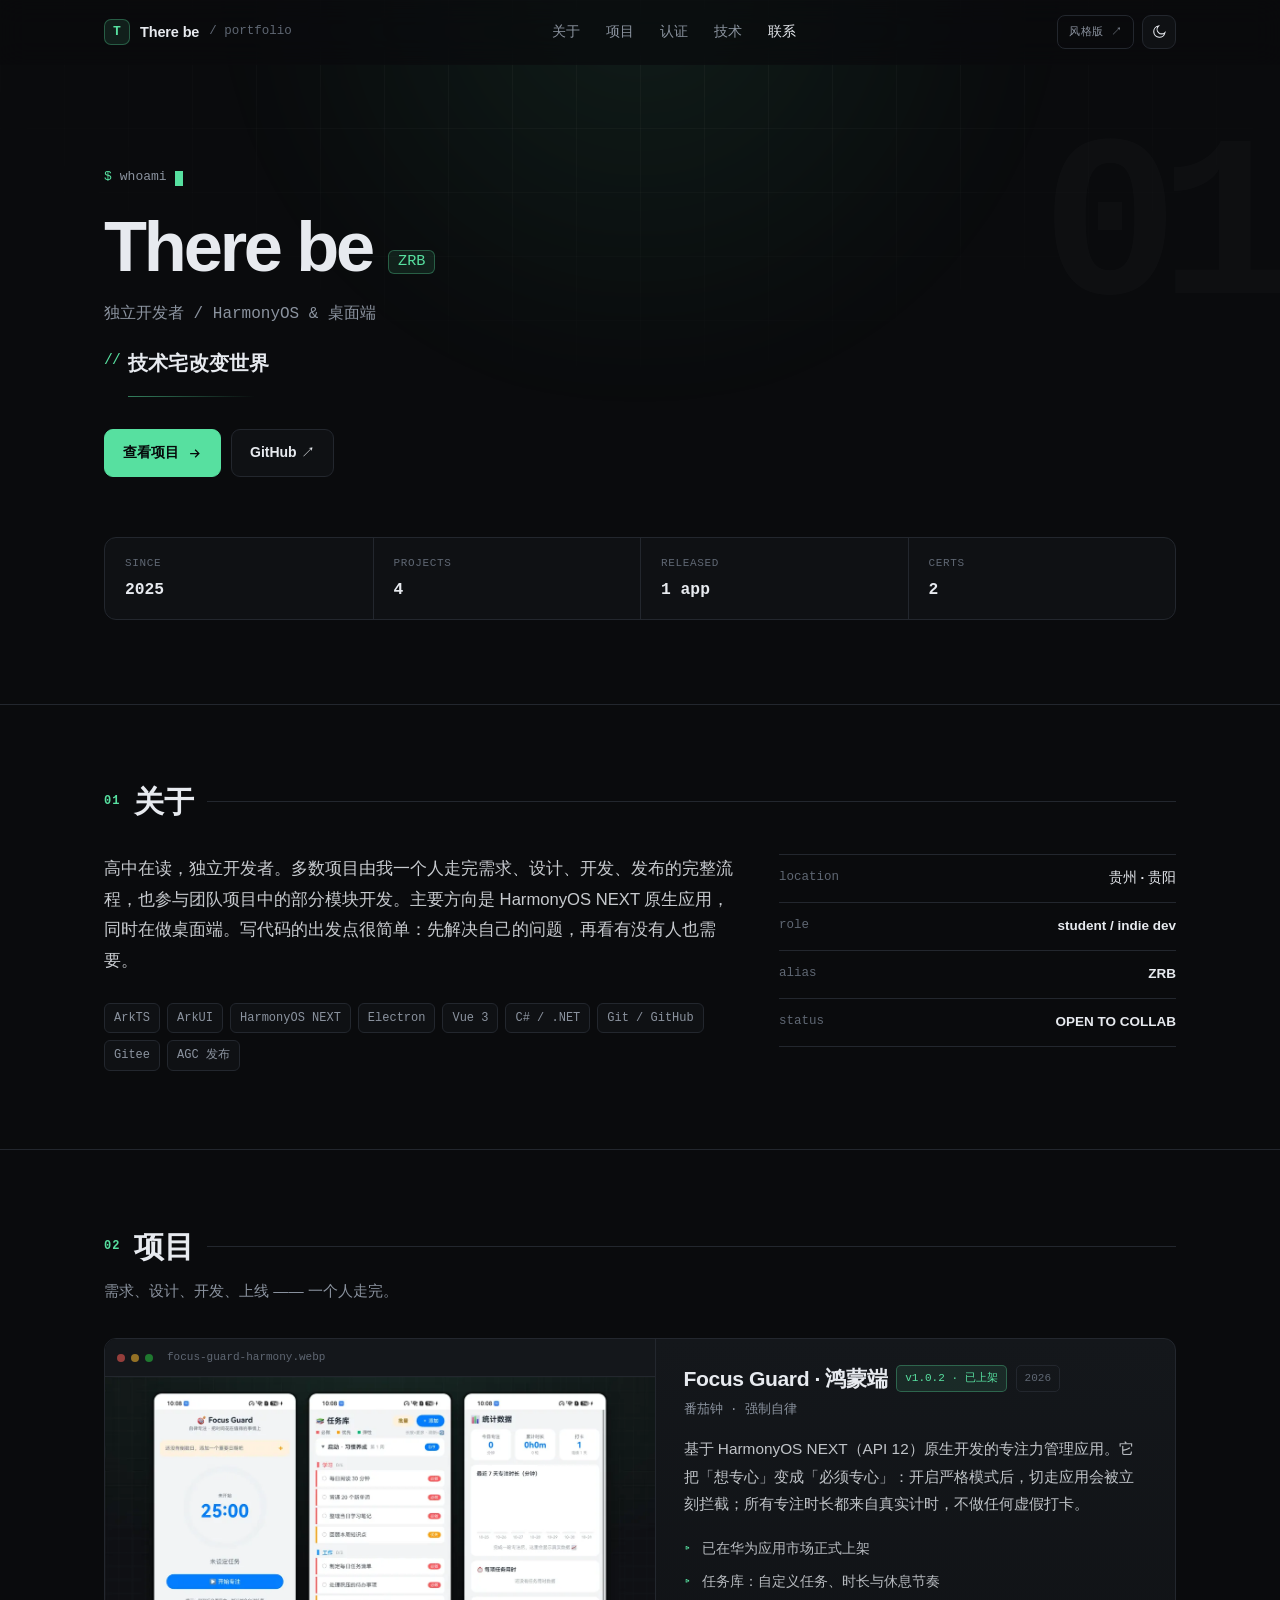
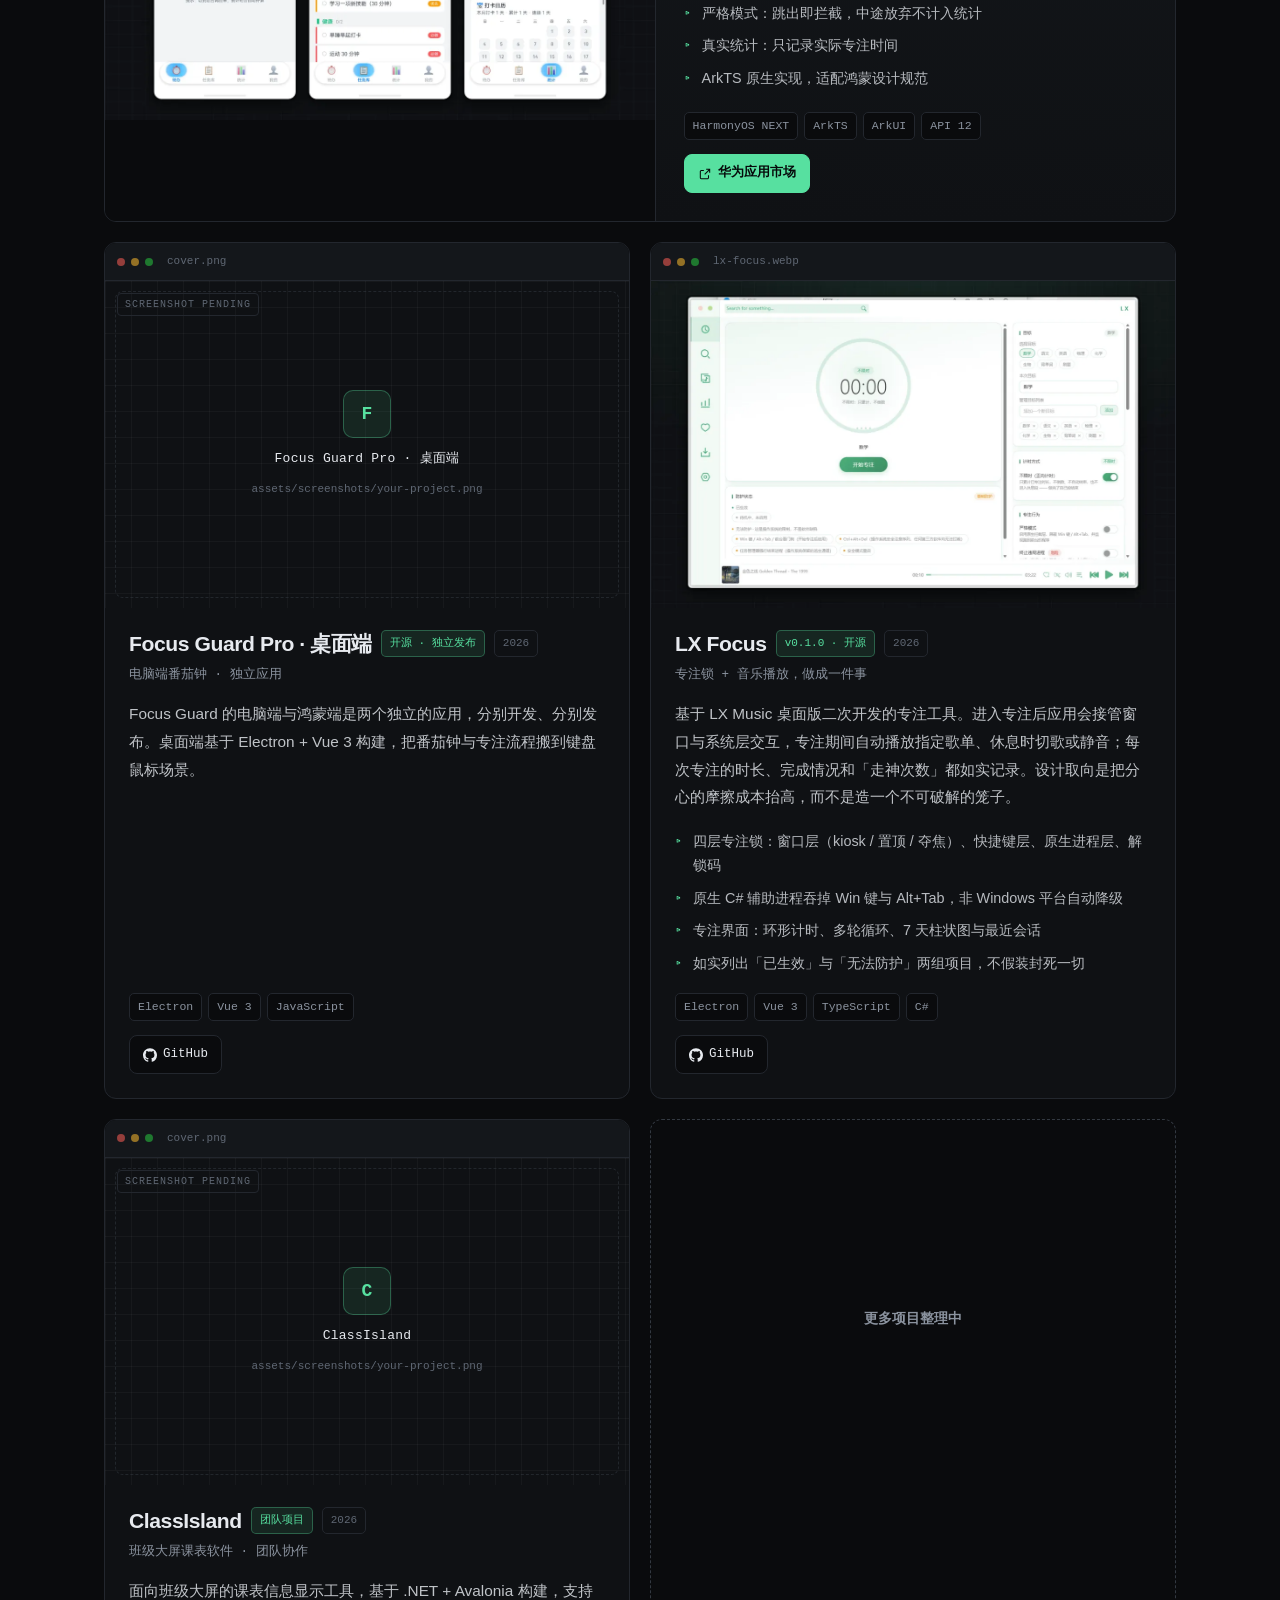
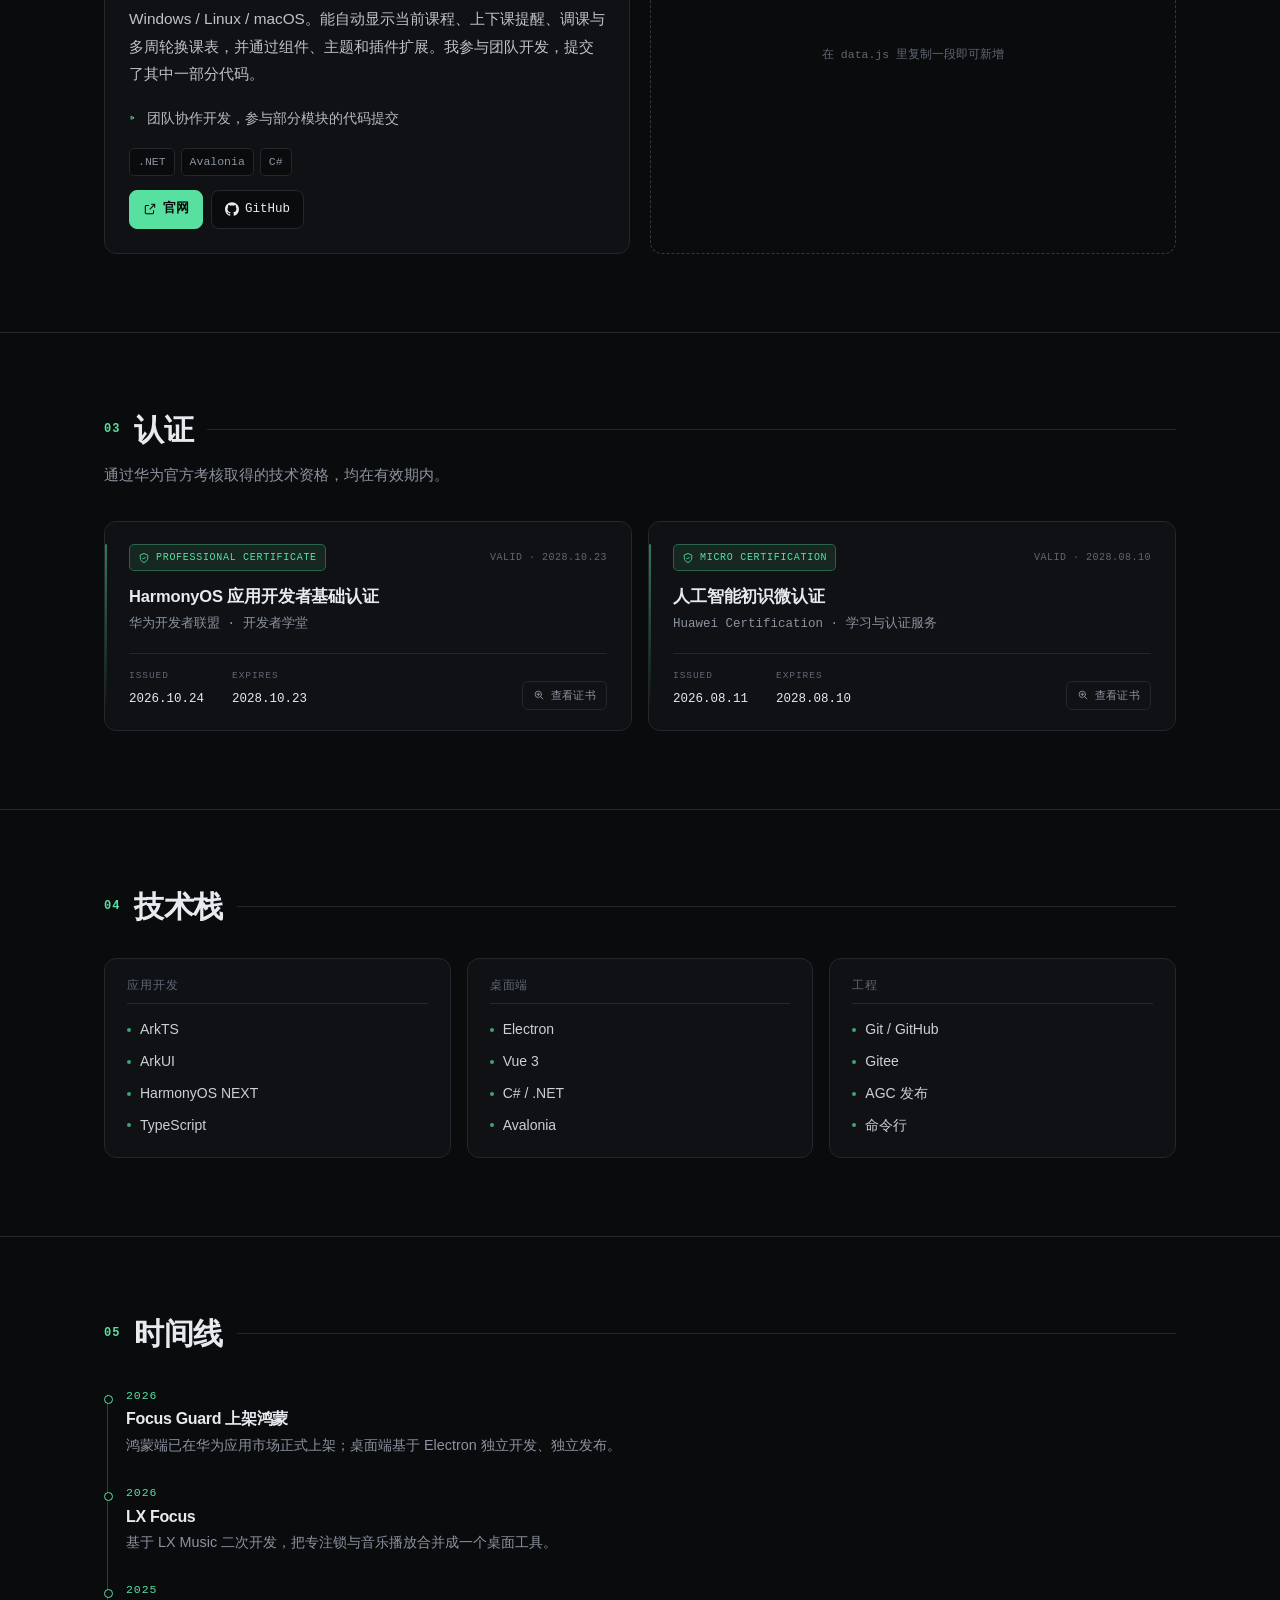
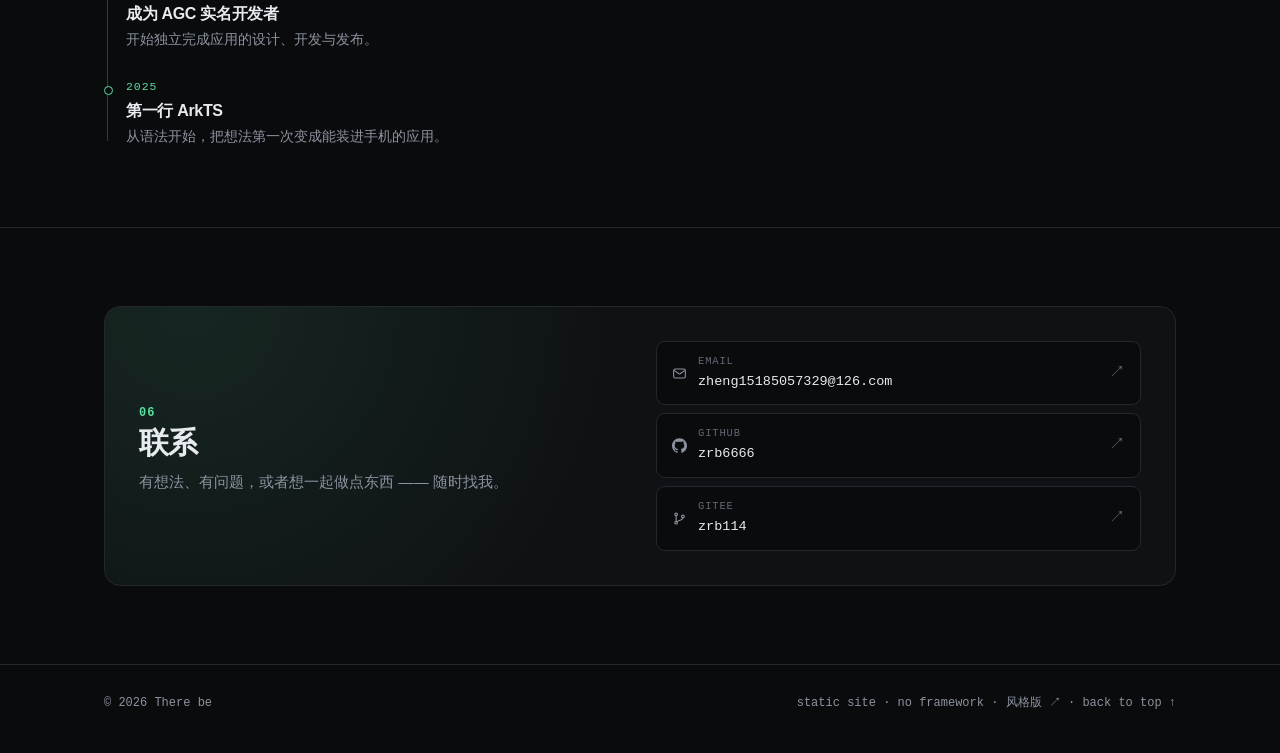
==== commit a760d4c9: "美化：极客版标语与首屏层次精修（同步内联样式）" ====
--- a/index.html
+++ b/index.html
@@ -197,7 +197,17 @@
 .burger { display: none; }
 
 /* ---------------- HERO ---------------- */
-.hero { padding: 96px 0 84px; }
+.hero { padding: 96px 0 84px; position: relative; isolation: isolate; }
+/* 首屏右侧的巨型章节编号水印：负层级，不压正文 */
+.hero::before {
+  content: "01";
+  position: absolute; right: 4px; top: 52px; z-index: -1;
+  font-family: var(--mono);
+  font-size: clamp(140px, 18vw, 240px);
+  font-weight: 700; line-height: 1; letter-spacing: -0.09em;
+  color: var(--text); opacity: .018;
+  pointer-events: none; user-select: none;
+}
 .term {
   display: inline-flex; align-items: center; gap: 8px;
   font-family: var(--mono);
@@ -241,10 +251,30 @@
   color: var(--dim);
 }
 .hero-tag {
-  margin-top: 14px;
+  position: relative;
+  margin-top: 18px;
+  padding-left: 24px;
   max-width: 44ch;
-  font-size: 1.05rem;
-  color: color-mix(in srgb, var(--text) 78%, transparent);
+  font-size: 1.24rem;
+  font-weight: 650;
+  letter-spacing: .01em;
+  color: var(--text);
+}
+.hero-tag::before {
+  content: "//";
+  position: absolute; left: 0; top: .12em;
+  font-family: var(--mono);
+  font-size: .92rem; font-weight: 400;
+  letter-spacing: -.06em;
+  color: var(--accent);
+}
+.hero-tag::after {
+  content: "";
+  display: block;
+  width: 128px; height: 1px;
+  margin-top: 16px;
+  background: linear-gradient(90deg, var(--accent), transparent);
+  opacity: .55;
 }
 
 .hero-cta { display: flex; flex-wrap: wrap; gap: 10px; margin-top: 32px; }
@@ -280,8 +310,11 @@
   overflow: hidden;
   background: var(--panel);
 }
-.stat { padding: 16px 20px; border-left: 1px solid var(--line); }
+.stat { padding: 16px 20px; border-left: 1px solid var(--line); transition: background .22s ease; }
 .stat:first-child { border-left: 0; }
+.stat:hover { background: var(--accent-soft); }
+.stat dd { transition: color .22s ease; }
+.stat:hover dd { color: var(--accent); }
 .stat dt {
   font-family: var(--mono);
   font-size: 11px;
@@ -883,7 +916,8 @@
   .hero { padding: 64px 0 56px; }
   .hero-title { gap: 10px; }
   .hero-alias { transform: translateY(-3px); }
-  .hero-tag { font-size: .98rem; }
+  .hero::before { display: none; }
+  .hero-tag { font-size: 1.08rem; }
   .stats { grid-template-columns: 1fr 1fr; margin-top: 42px; }
   .stat { padding: 14px 16px; }
   .stat:nth-child(3) { border-left: 0; }
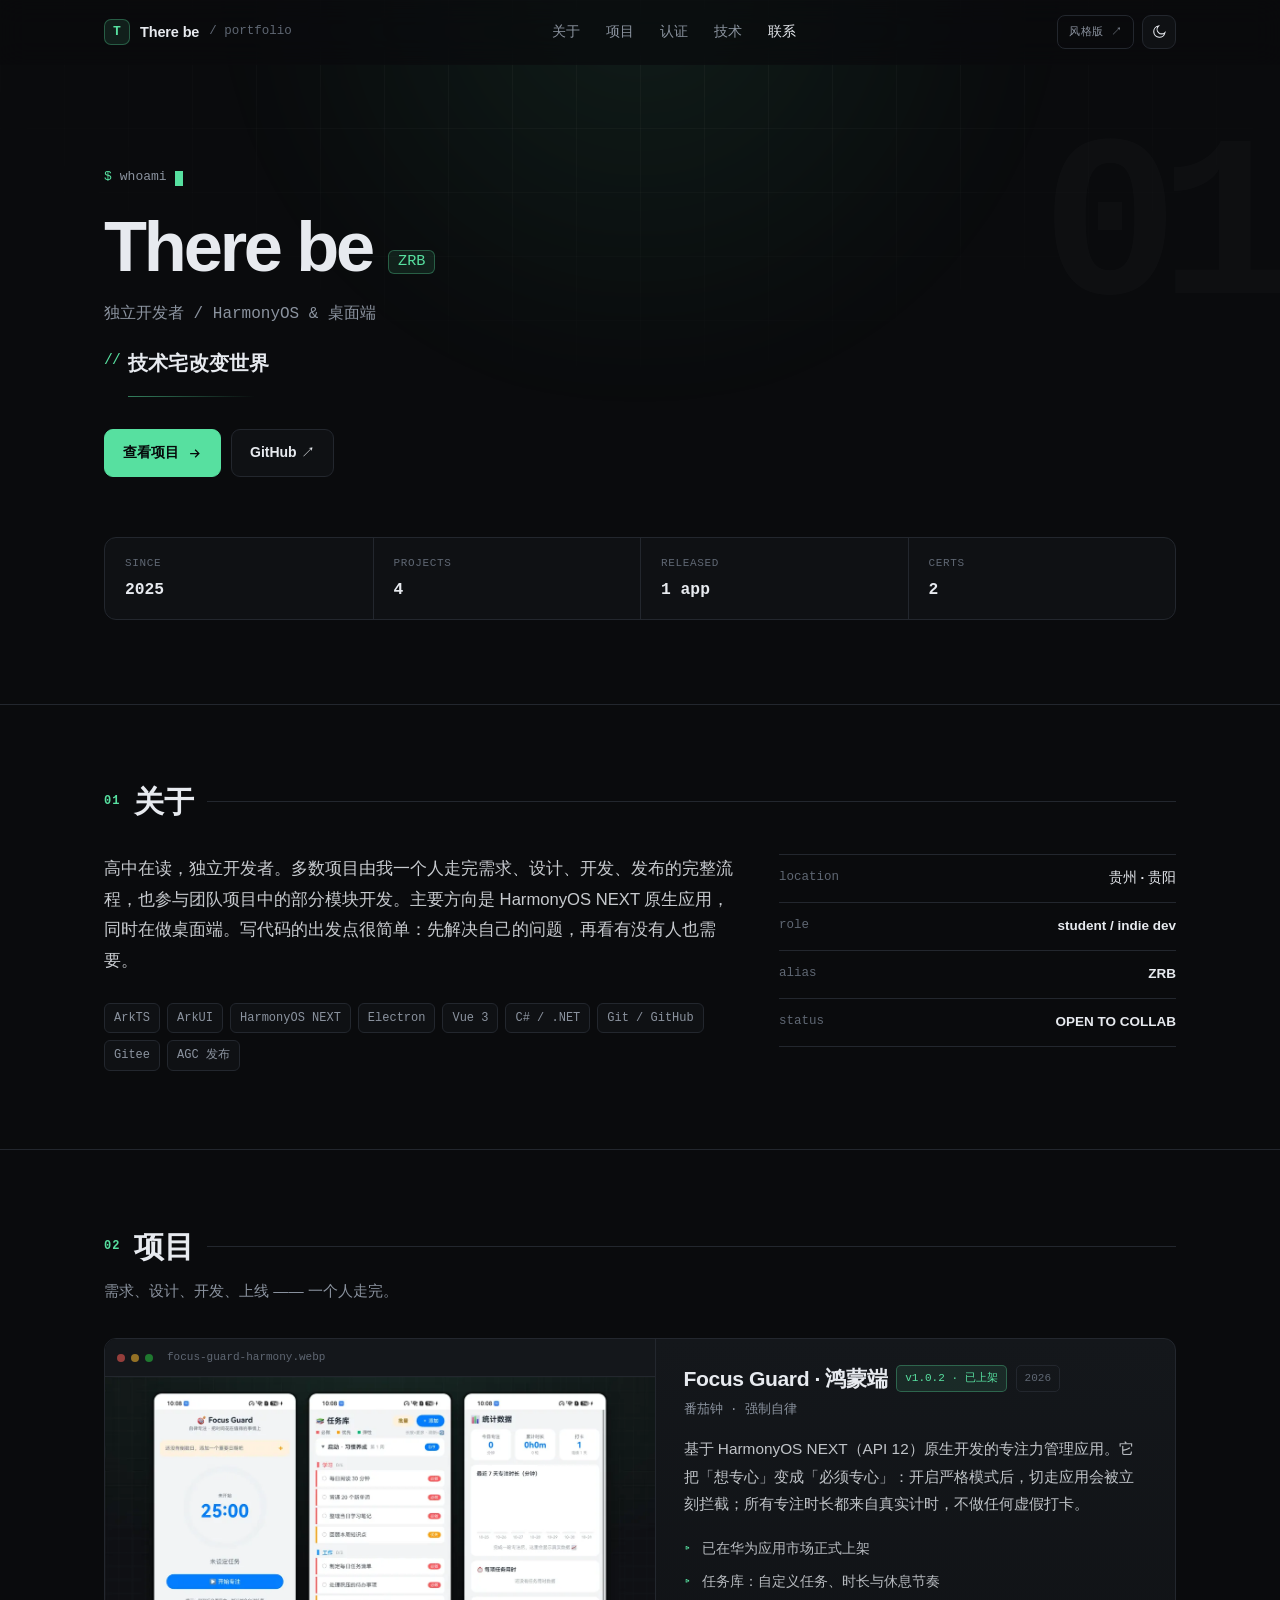
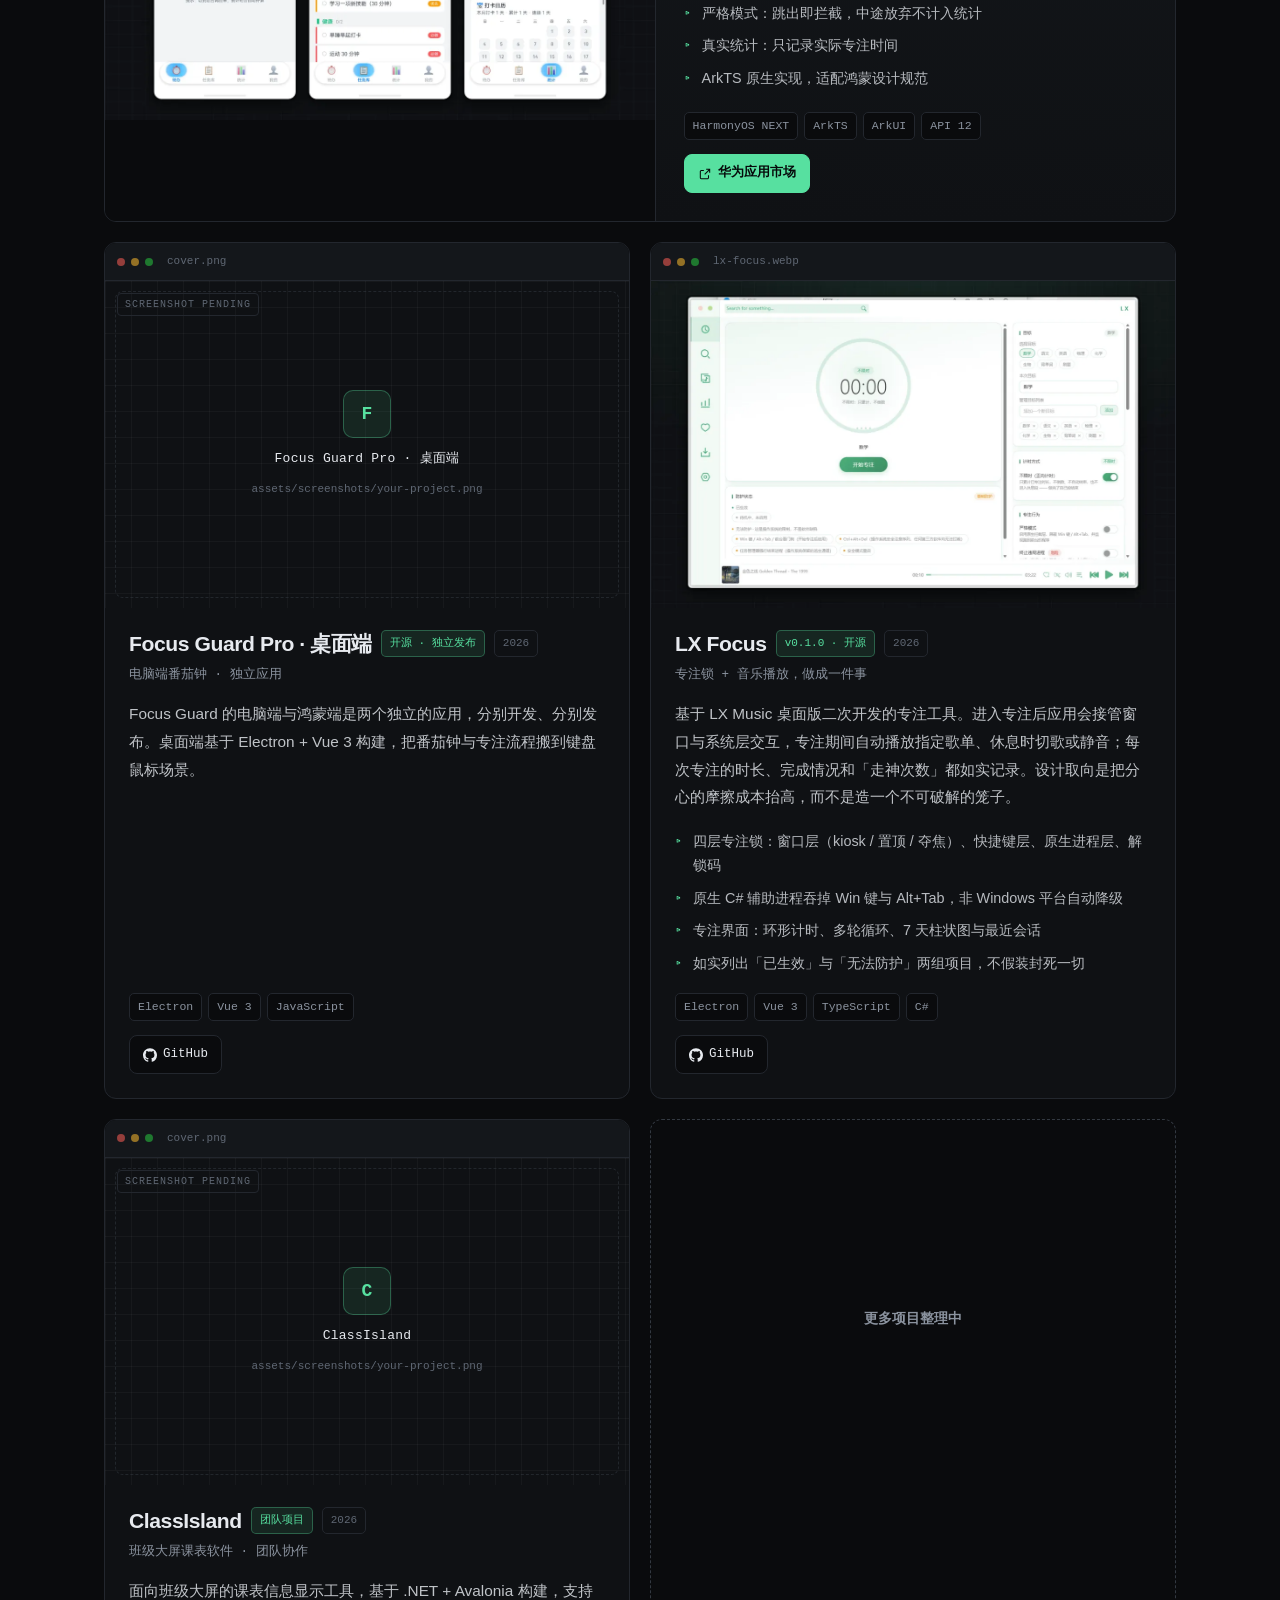
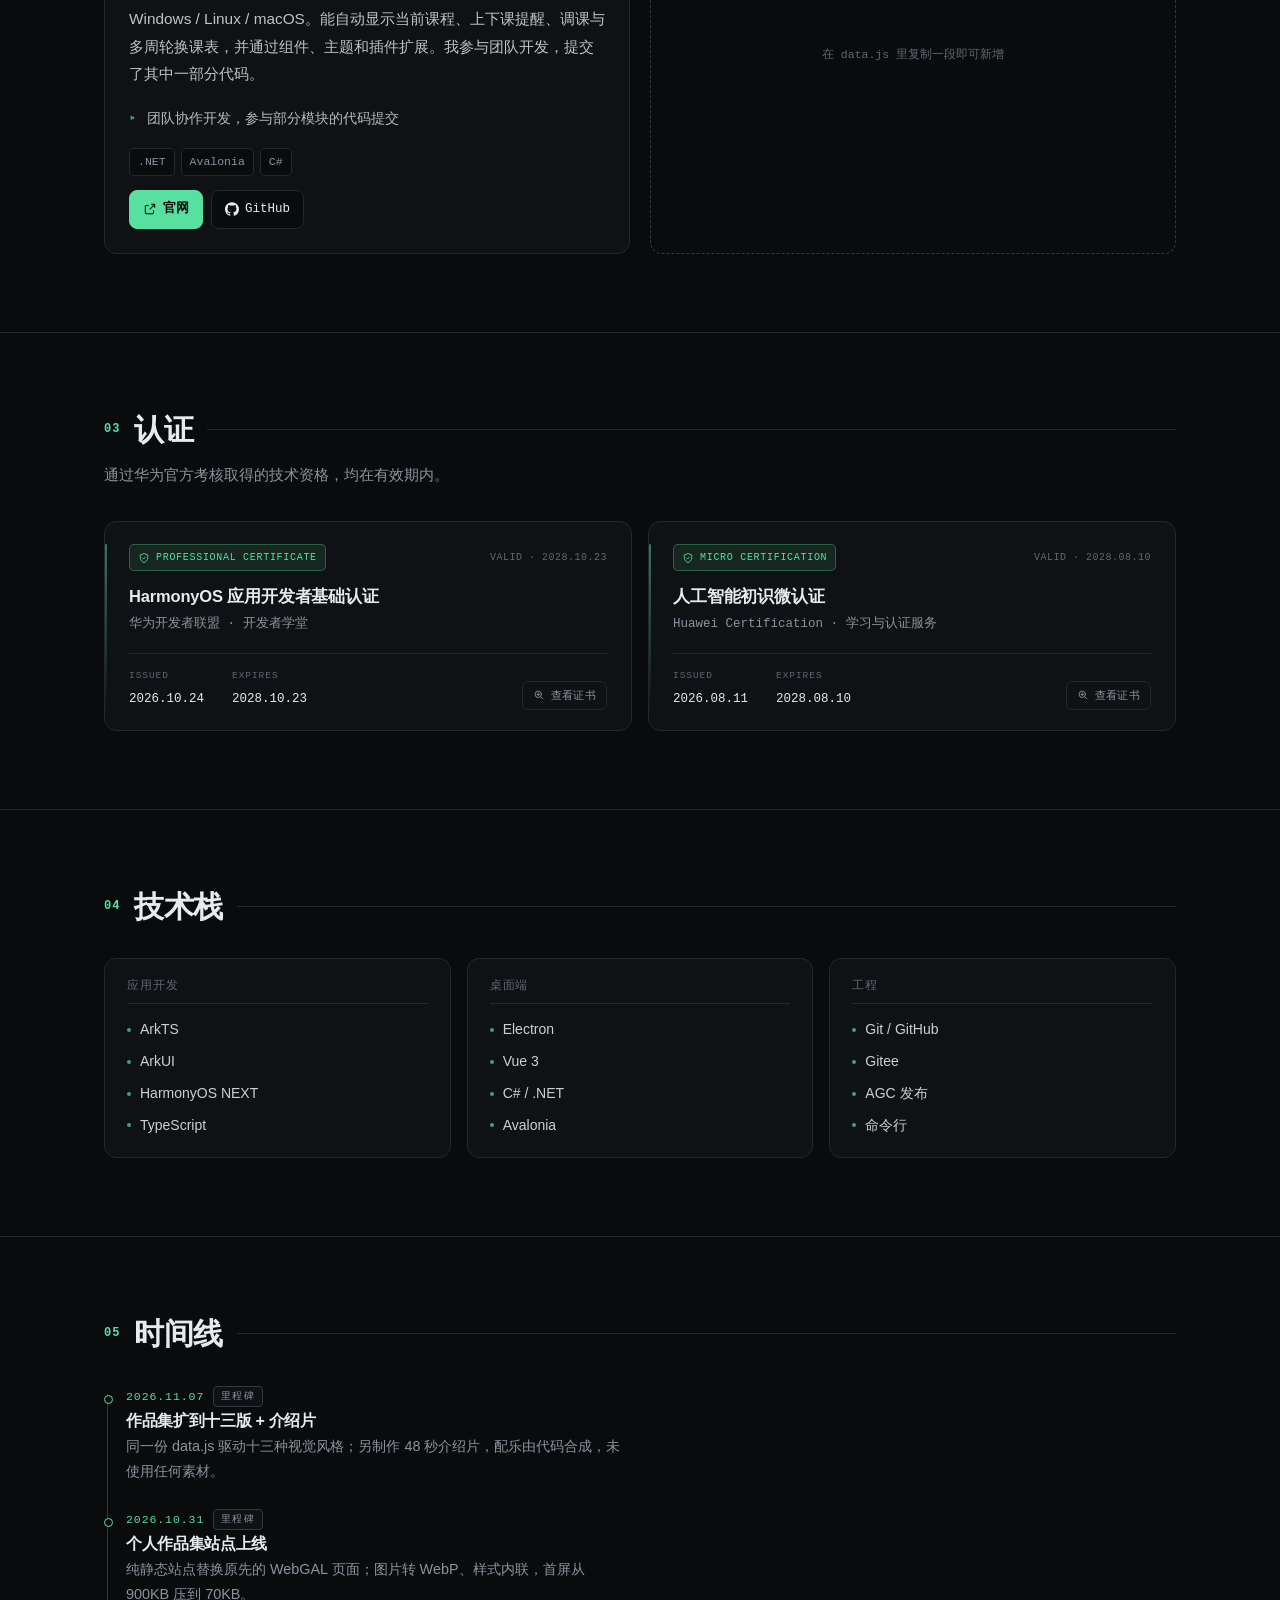
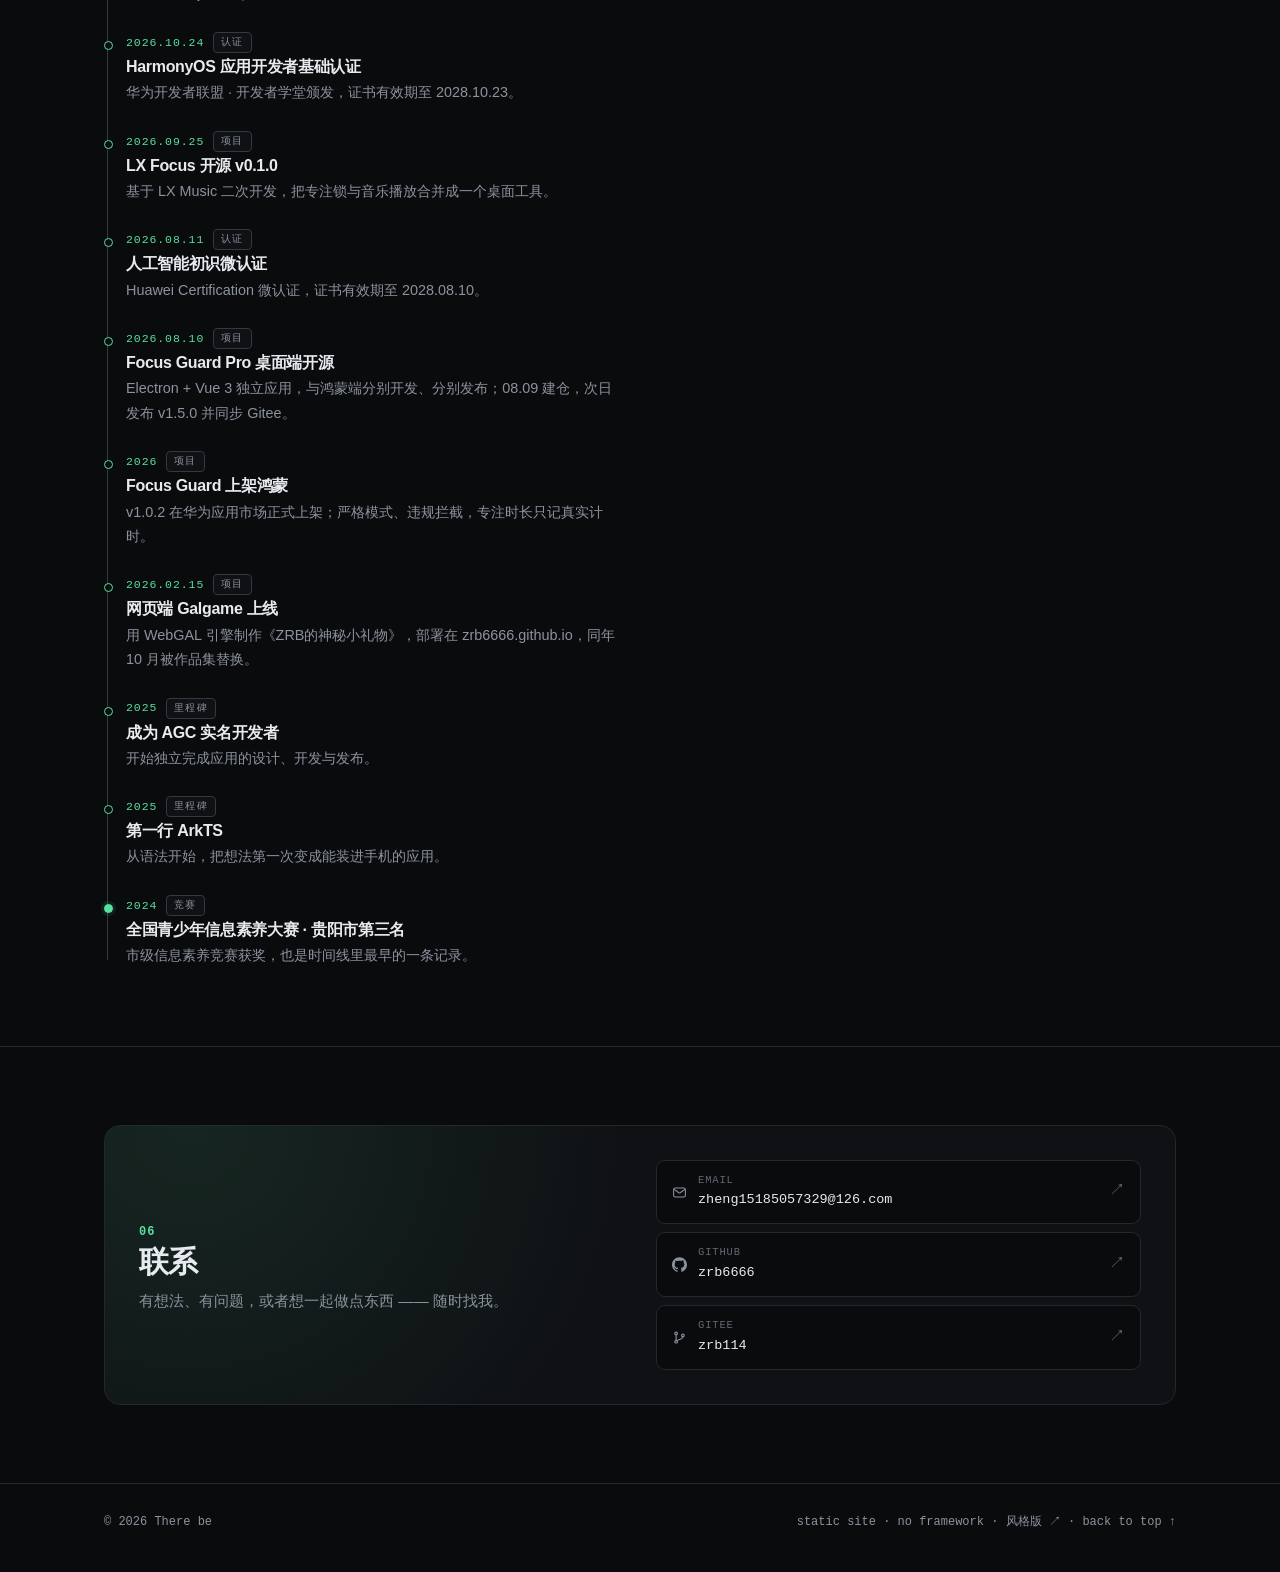
==== commit 5a415542: "同步内联样式（时间轴分类标签）" ====
--- a/index.html
+++ b/index.html
@@ -806,13 +806,26 @@
   border: 1px solid var(--accent);
 }
 .timeline time {
-  display: block;
+  display: flex;
+  align-items: center;
+  flex-wrap: wrap;
+  gap: 9px;
   font-family: var(--mono);
   font-size: 11.5px;
   letter-spacing: .08em;
   color: var(--accent);
   margin-bottom: 4px;
 }
+.tl-tag {
+  font-size: 10px;
+  letter-spacing: .12em;
+  color: var(--dim);
+  border: 1px solid var(--line-2);
+  border-radius: 4px;
+  padding: 1px 7px;
+  background: var(--panel);
+}
+.timeline li[data-tag="竞赛"]::before { background: var(--accent); box-shadow: 0 0 0 3px var(--accent-soft); }
 .timeline h4 { font-size: 1rem; font-weight: 620; margin-bottom: 4px; }
 .timeline p { font-size: .9rem; color: var(--dim); max-width: 62ch; }
 
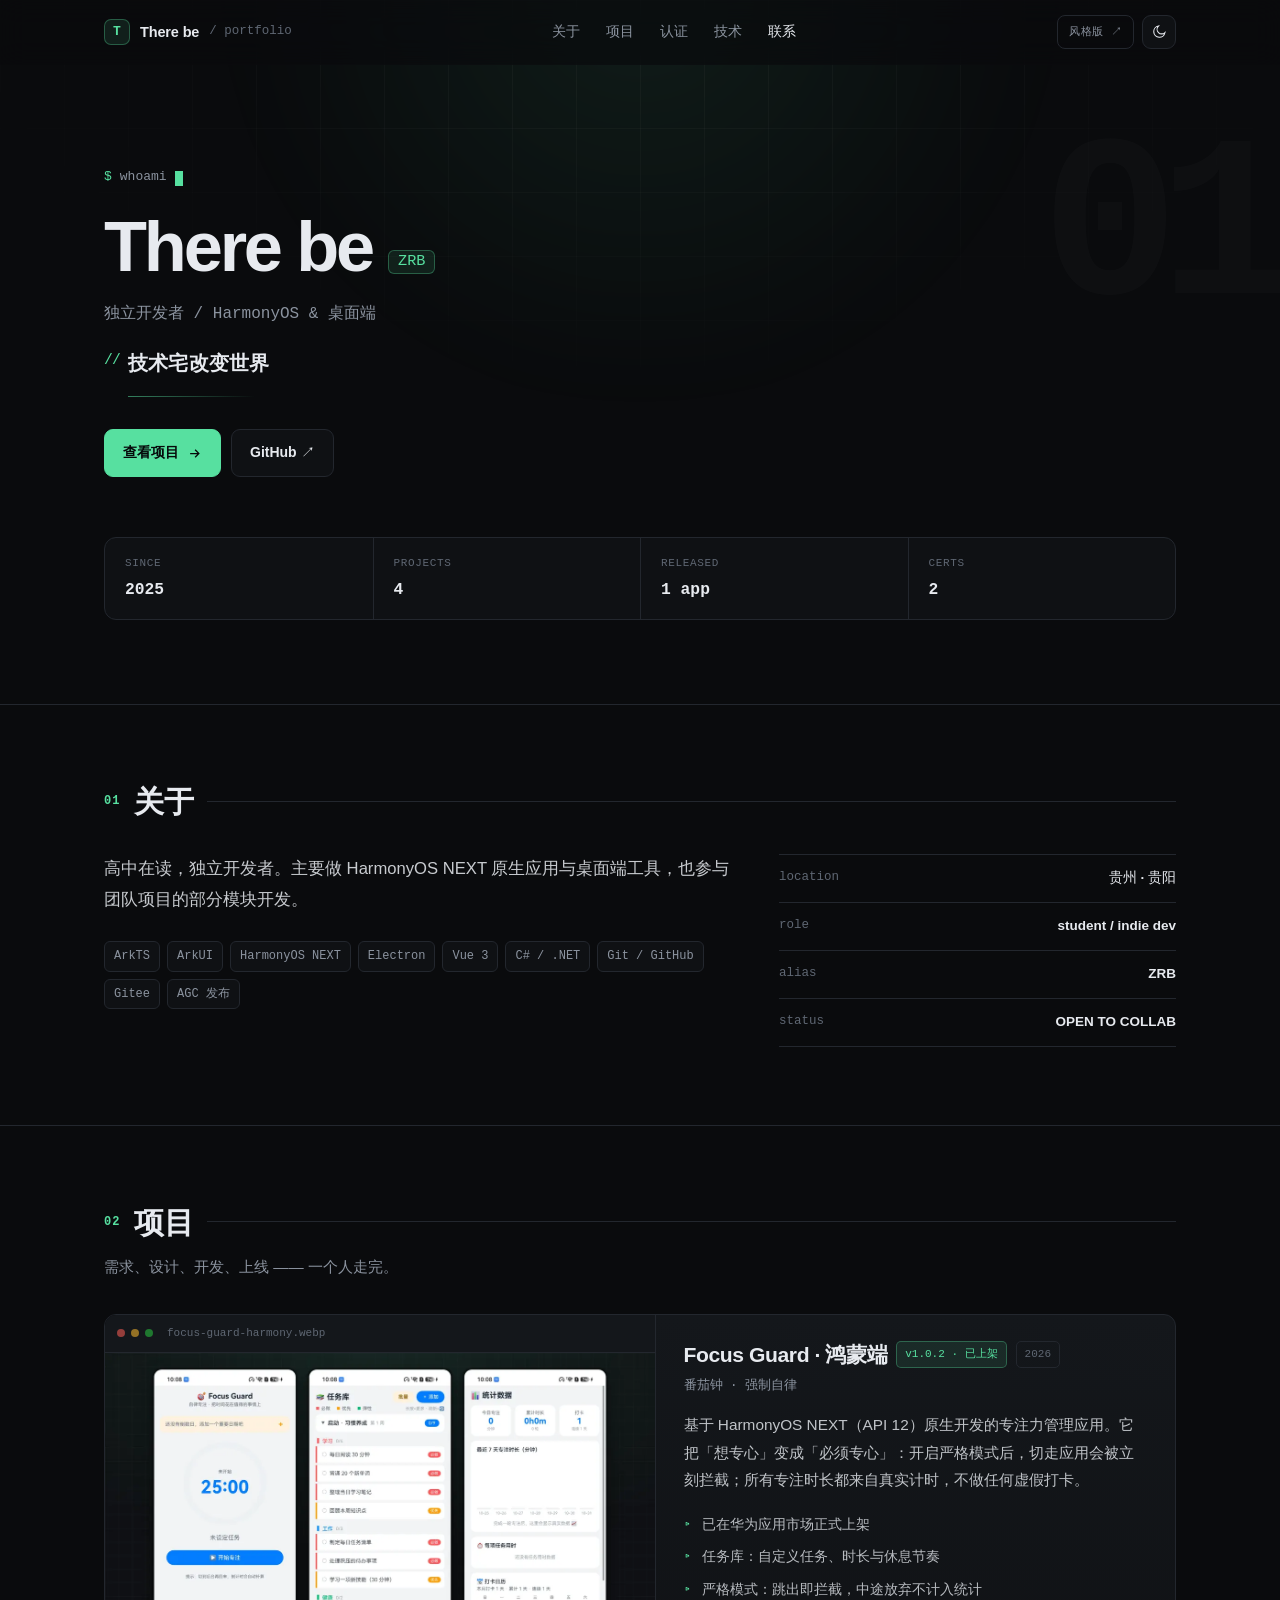
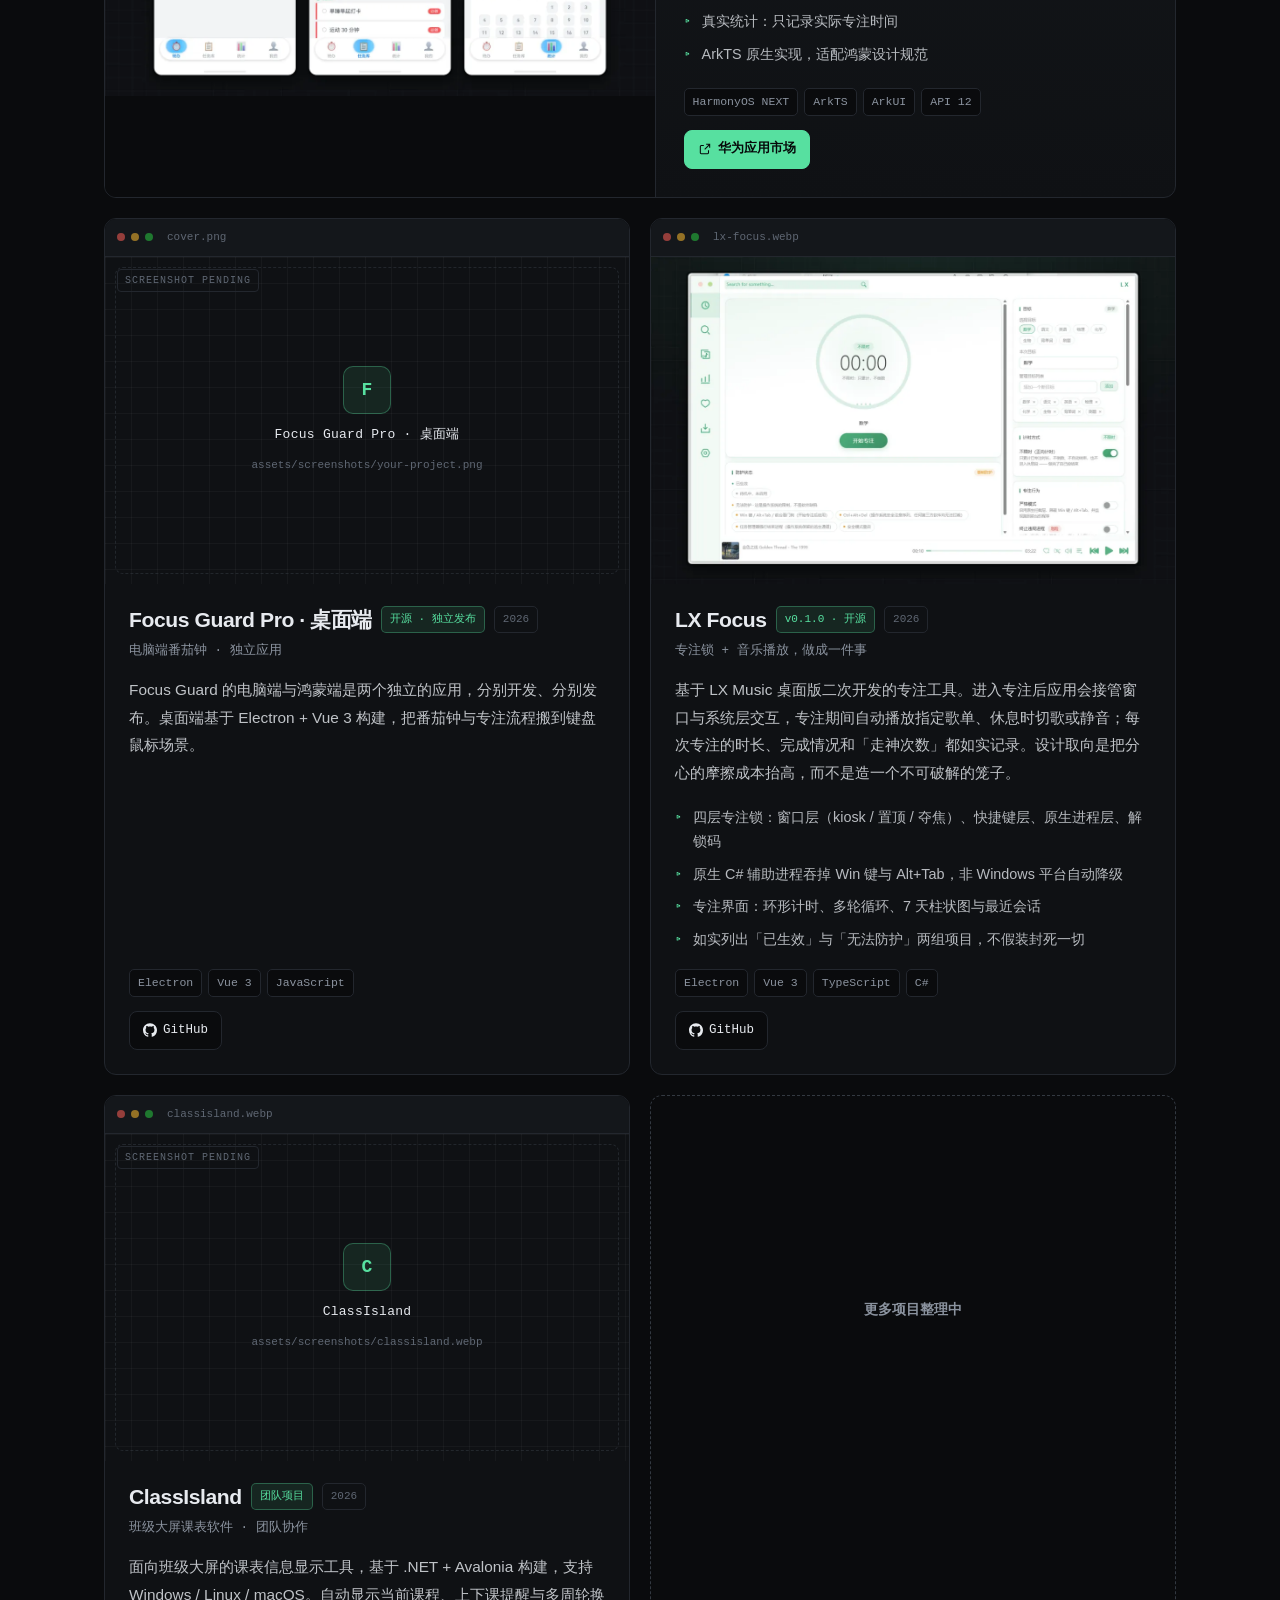
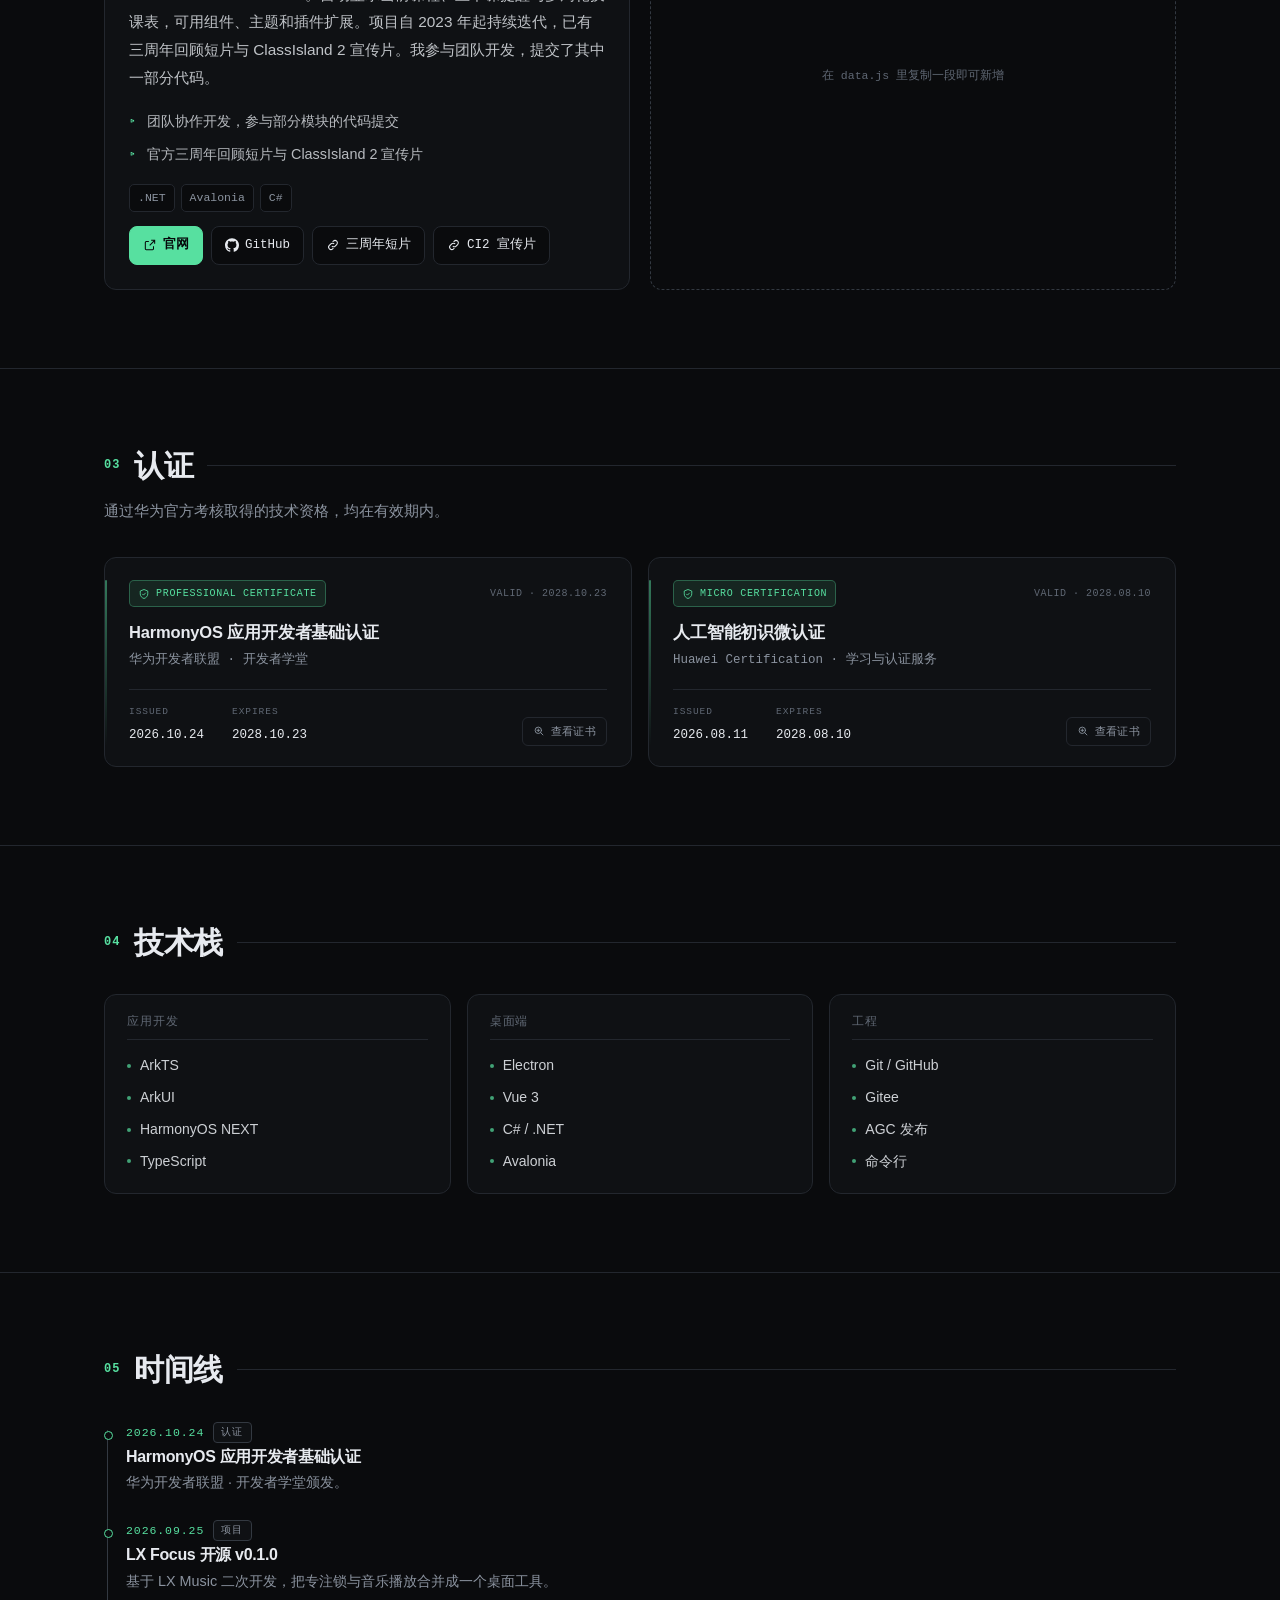
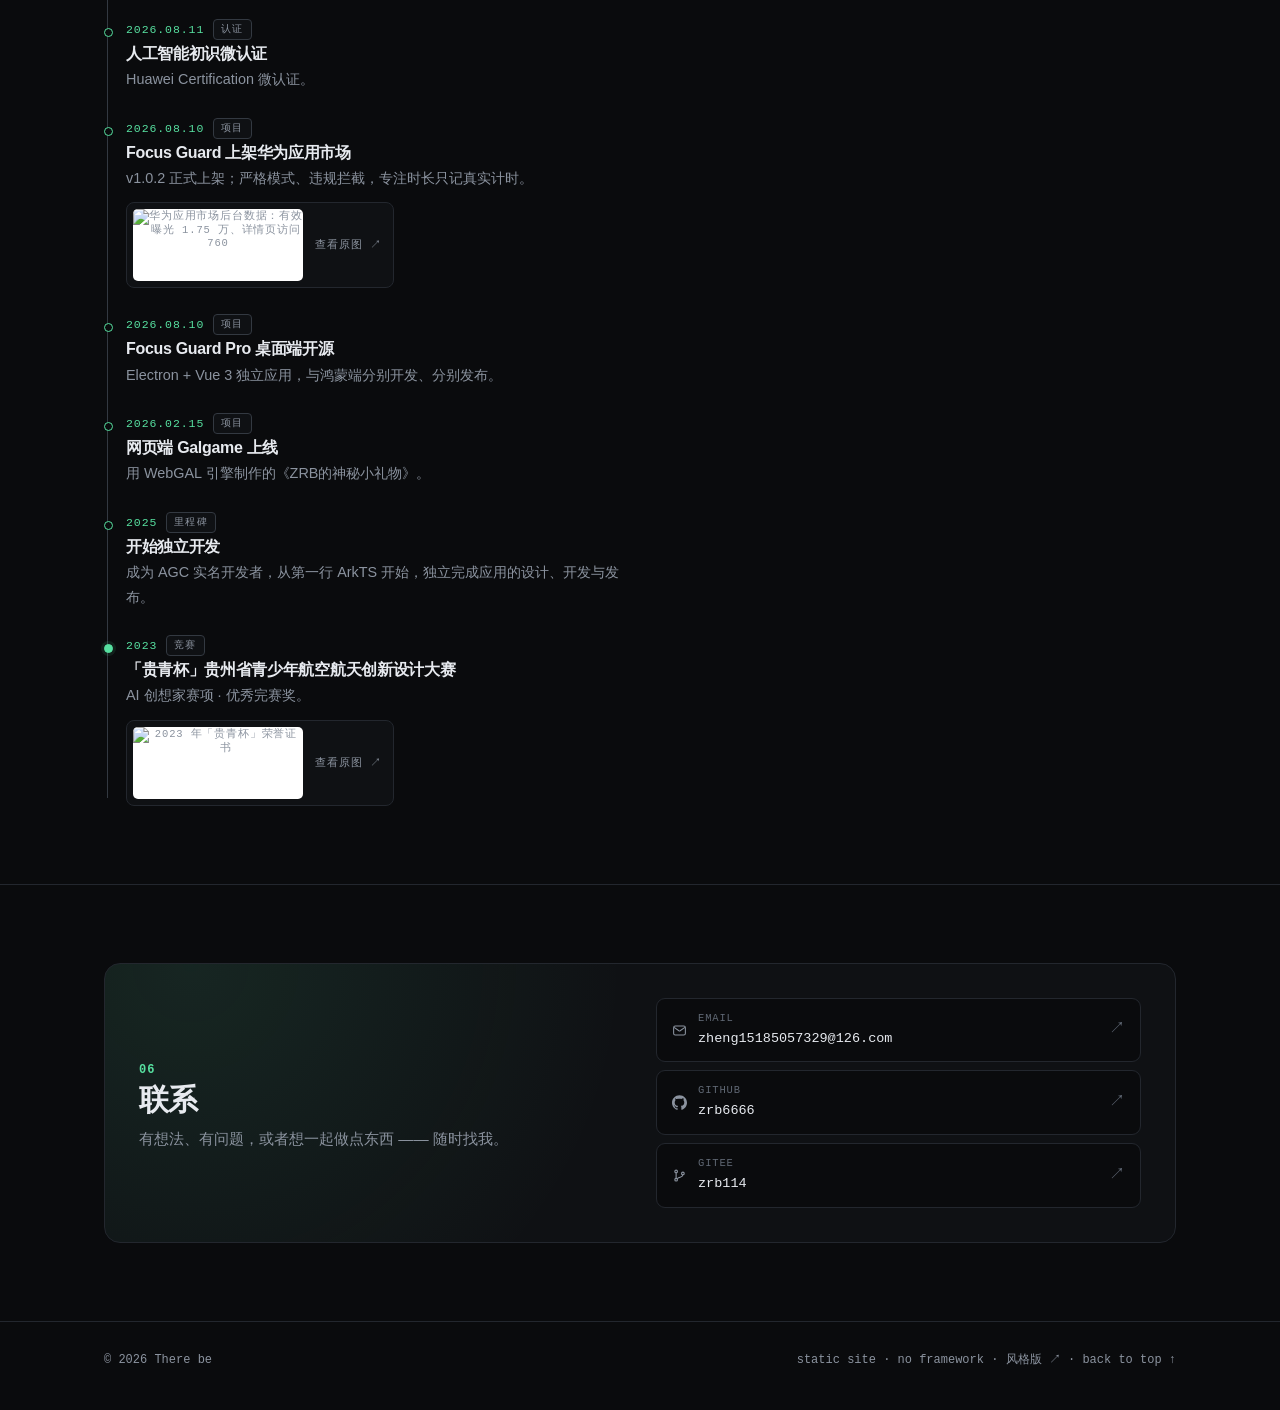
==== commit 0a1fbb99: "同步内联样式（时间轴配图）" ====
--- a/index.html
+++ b/index.html
@@ -826,6 +826,19 @@
   background: var(--panel);
 }
 .timeline li[data-tag="竞赛"]::before { background: var(--accent); box-shadow: 0 0 0 3px var(--accent-soft); }
+.tl-shot {
+  display: inline-flex; align-items: center; gap: 12px;
+  margin-top: 12px; padding: 6px 12px 6px 6px;
+  border: 1px solid var(--line); border-radius: 8px;
+  background: var(--panel); color: var(--dim); cursor: zoom-in;
+  font-family: var(--mono); font-size: 10.5px; letter-spacing: .08em;
+  transition: border-color .25s, transform .25s, color .25s;
+}
+.tl-shot:hover { border-color: var(--accent-line); color: var(--text); transform: translateY(-2px); }
+.tl-shot img {
+  height: 72px; width: auto; max-width: 170px; object-fit: contain;
+  border-radius: 5px; background: #fff;
+}
 .timeline h4 { font-size: 1rem; font-weight: 620; margin-bottom: 4px; }
 .timeline p { font-size: .9rem; color: var(--dim); max-width: 62ch; }
 
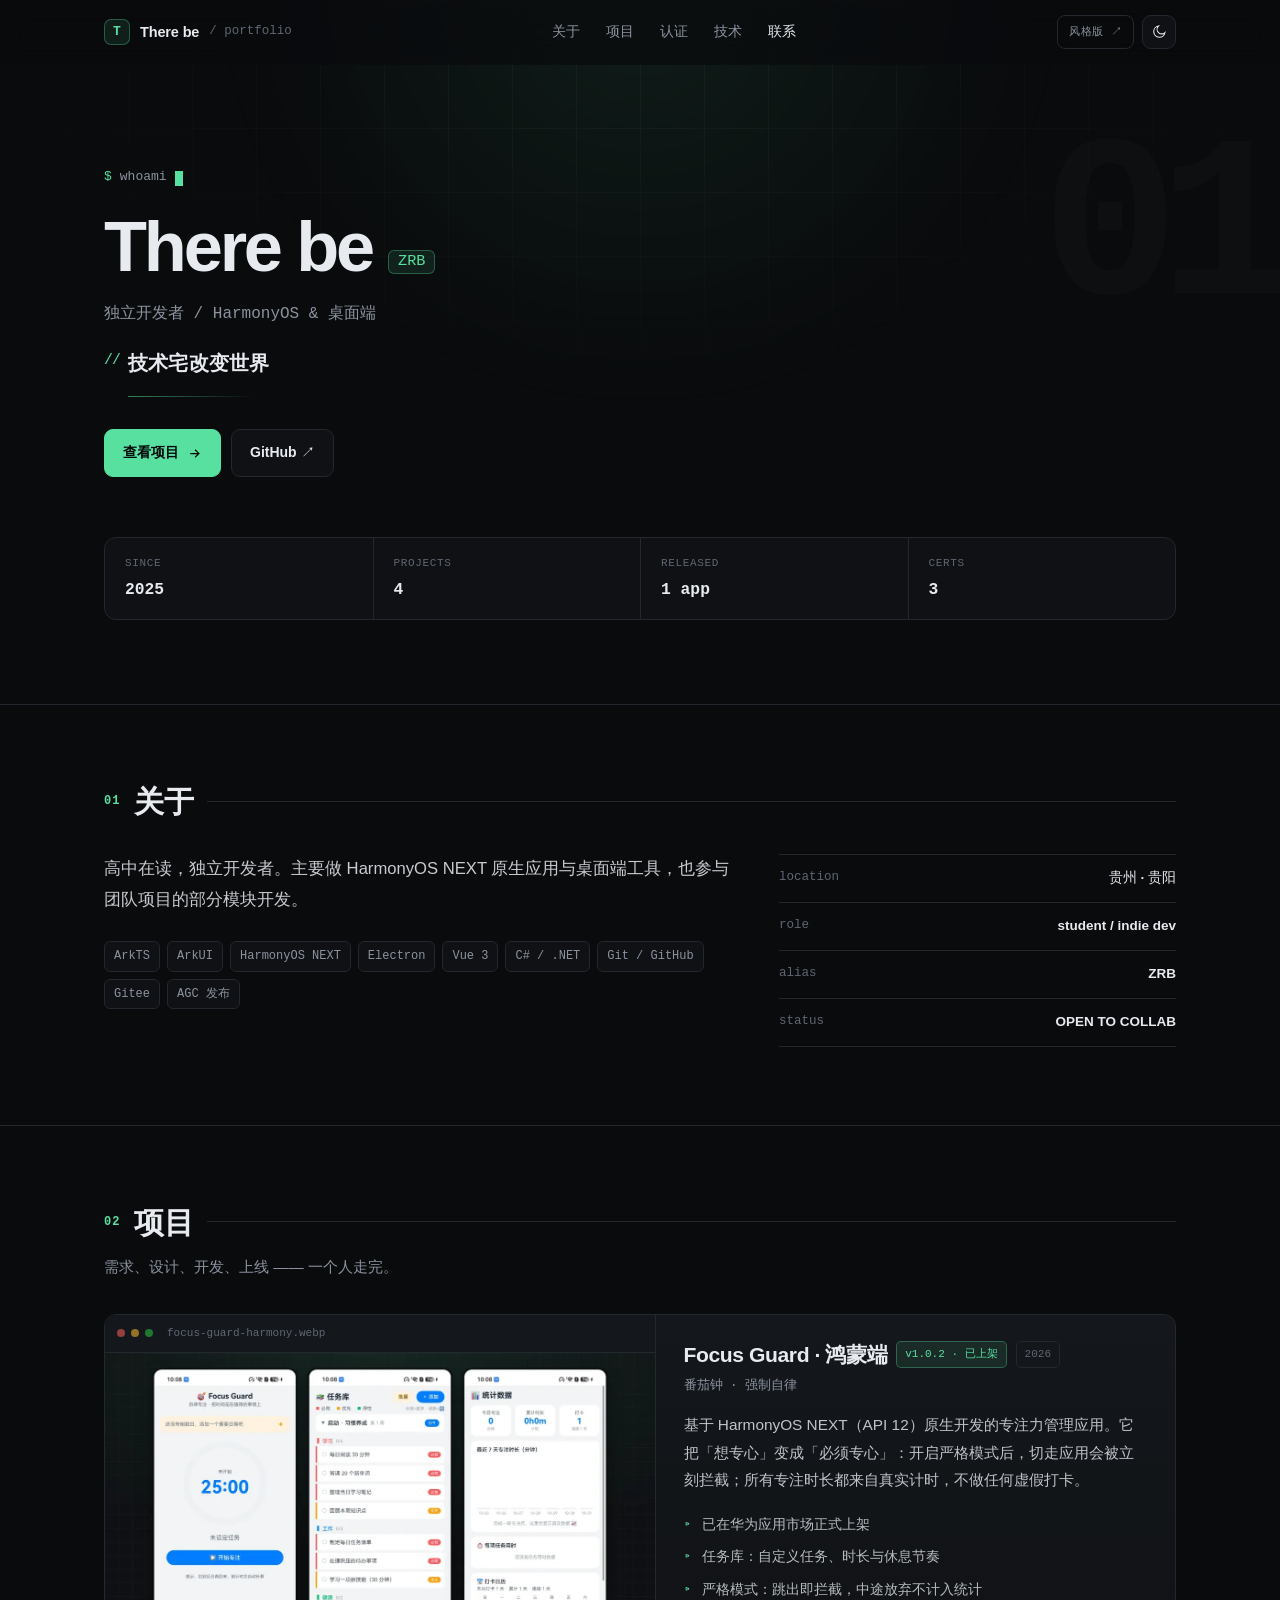
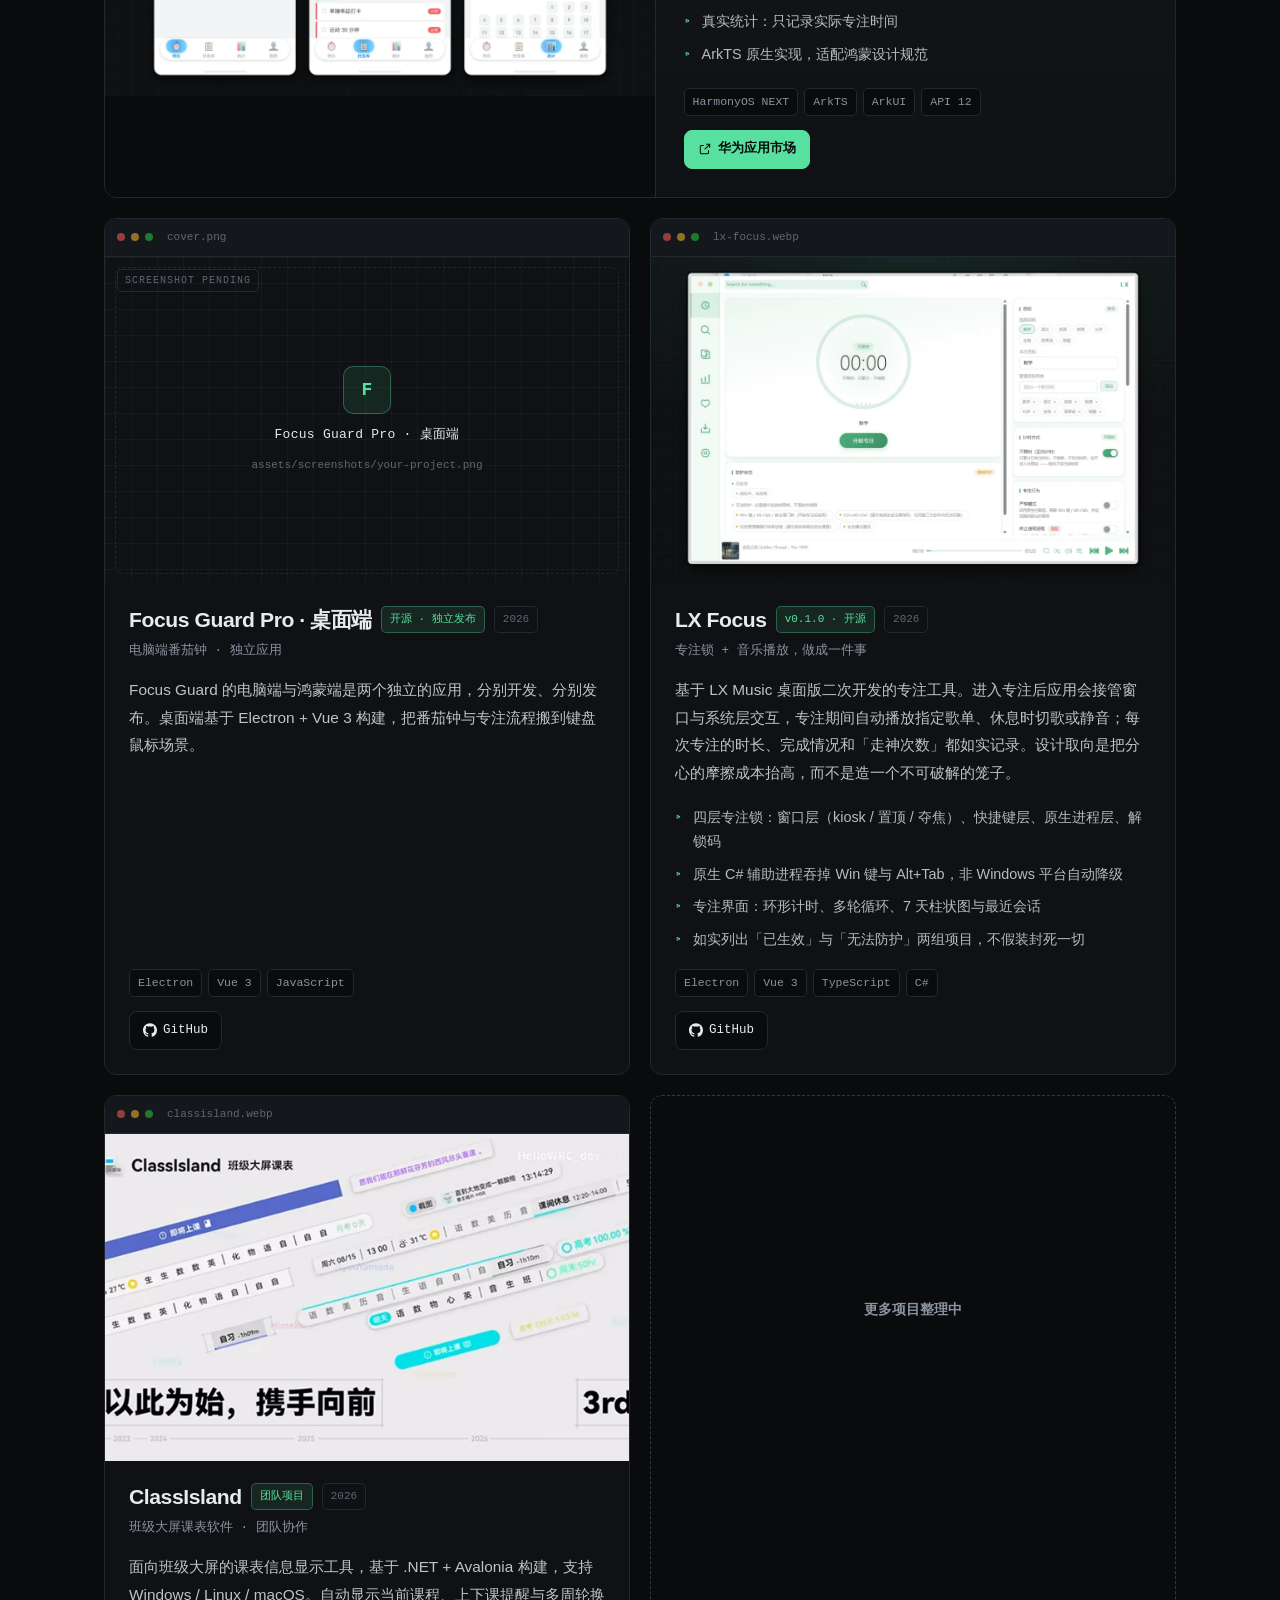
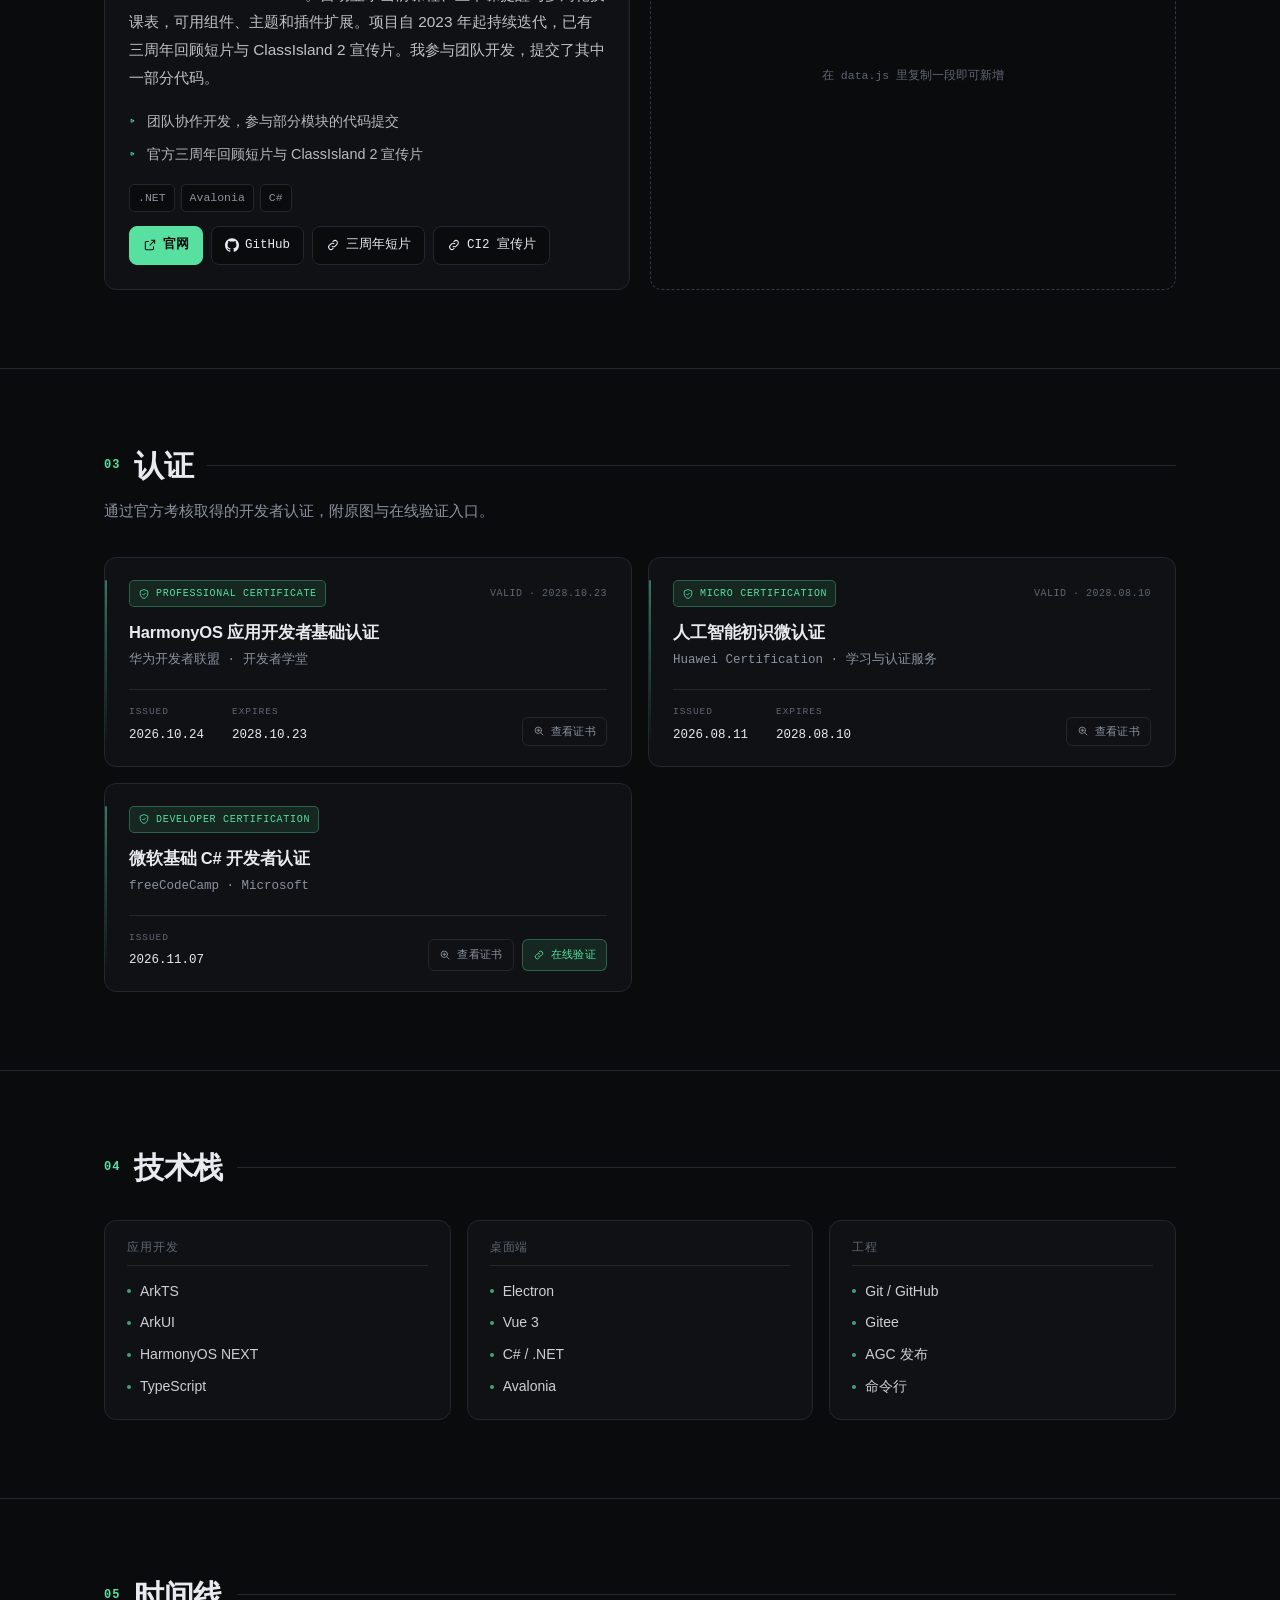
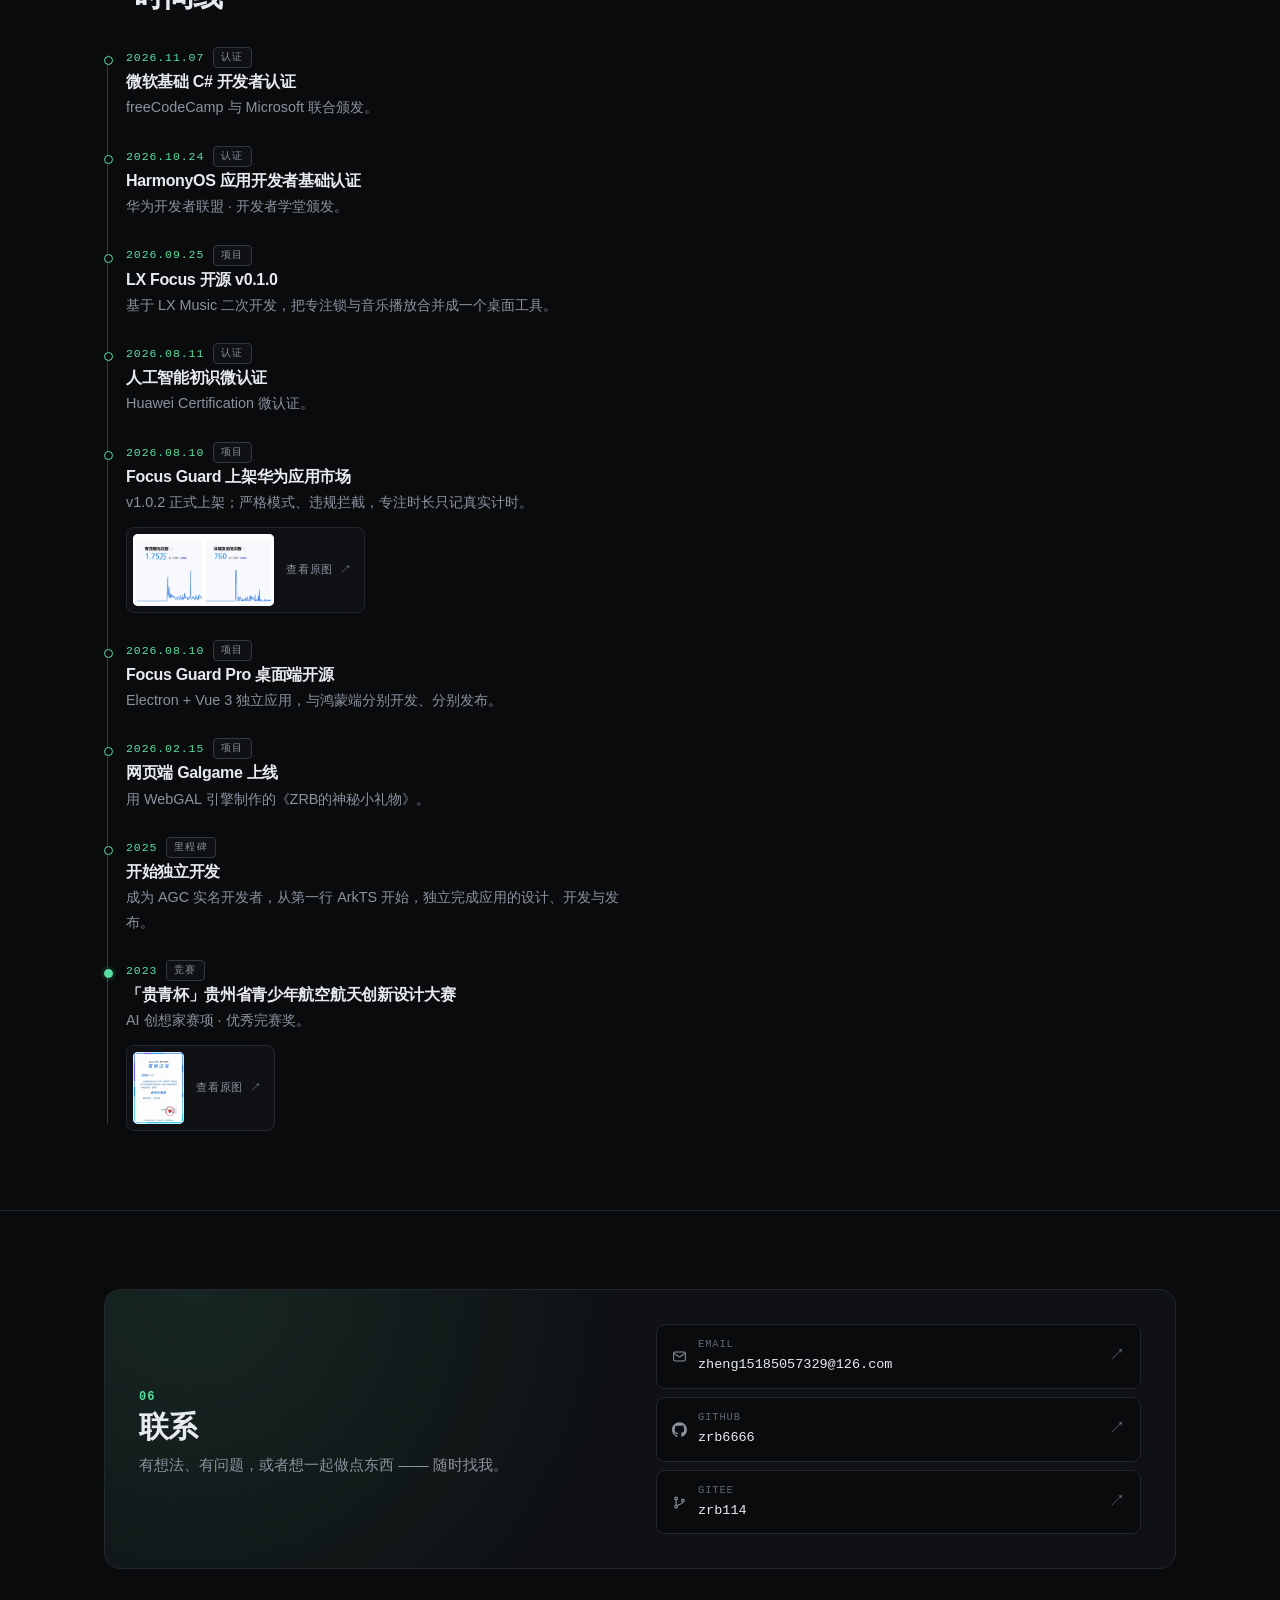
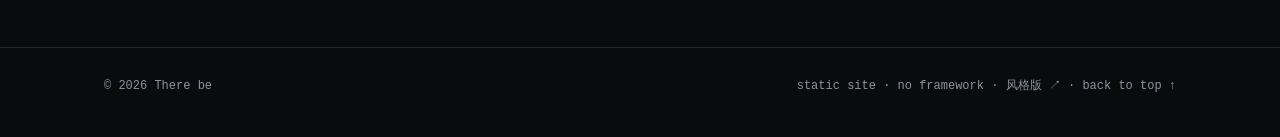
==== commit 949022d6: "同步内联样式；认证区说明改为中性表述" ====
--- a/index.html
+++ b/index.html
@@ -674,7 +674,18 @@
 }
 .cert-view svg { width: 12px; height: 12px; flex: none; }
 .cert-view:hover { color: var(--accent); border-color: var(--accent-line); background: var(--accent-soft); }
-.cert-view:focus-visible { outline: 2px solid var(--accent-line); outline-offset: 2px; }
+.cert-view:focus-visible { outline: 2px solid var(--accent-line); outline-offset: 2px; }
+.cert-actions { display: flex; gap: 8px; flex-wrap: wrap; justify-content: flex-end; flex: none; }
+.cert-verify, .cert-verify:visited {
+  display: inline-flex; align-items: center; gap: 6px;
+  font-family: var(--mono); font-size: 11px; letter-spacing: .03em;
+  color: var(--accent); text-decoration: none;
+  background: var(--accent-soft); border: 1px solid var(--accent-line); border-radius: 6px;
+  padding: 6px 10px; transition: background .2s, border-color .2s;
+}
+.cert-verify svg { width: 12px; height: 12px; flex: none; }
+.cert-verify:hover { background: color-mix(in srgb, var(--accent) 18%, transparent); border-color: var(--accent); }
+.cert-verify:focus-visible { outline: 2px solid var(--accent-line); outline-offset: 2px; }
 
 /* ---------------- 证书预览 ---------------- */
 .lb {
@@ -1081,7 +1092,7 @@
         <span class="sec-no">03</span>
         <h2>认证</h2>
         <span class="sec-line"></span>
-        <p class="sec-sub">通过华为官方考核取得的技术资格，均在有效期内。</p>
+        <p class="sec-sub">通过官方考核取得的开发者认证，附原图与在线验证入口。</p>
       </div>
       <div class="certs" id="certsList"></div>
     </div>
